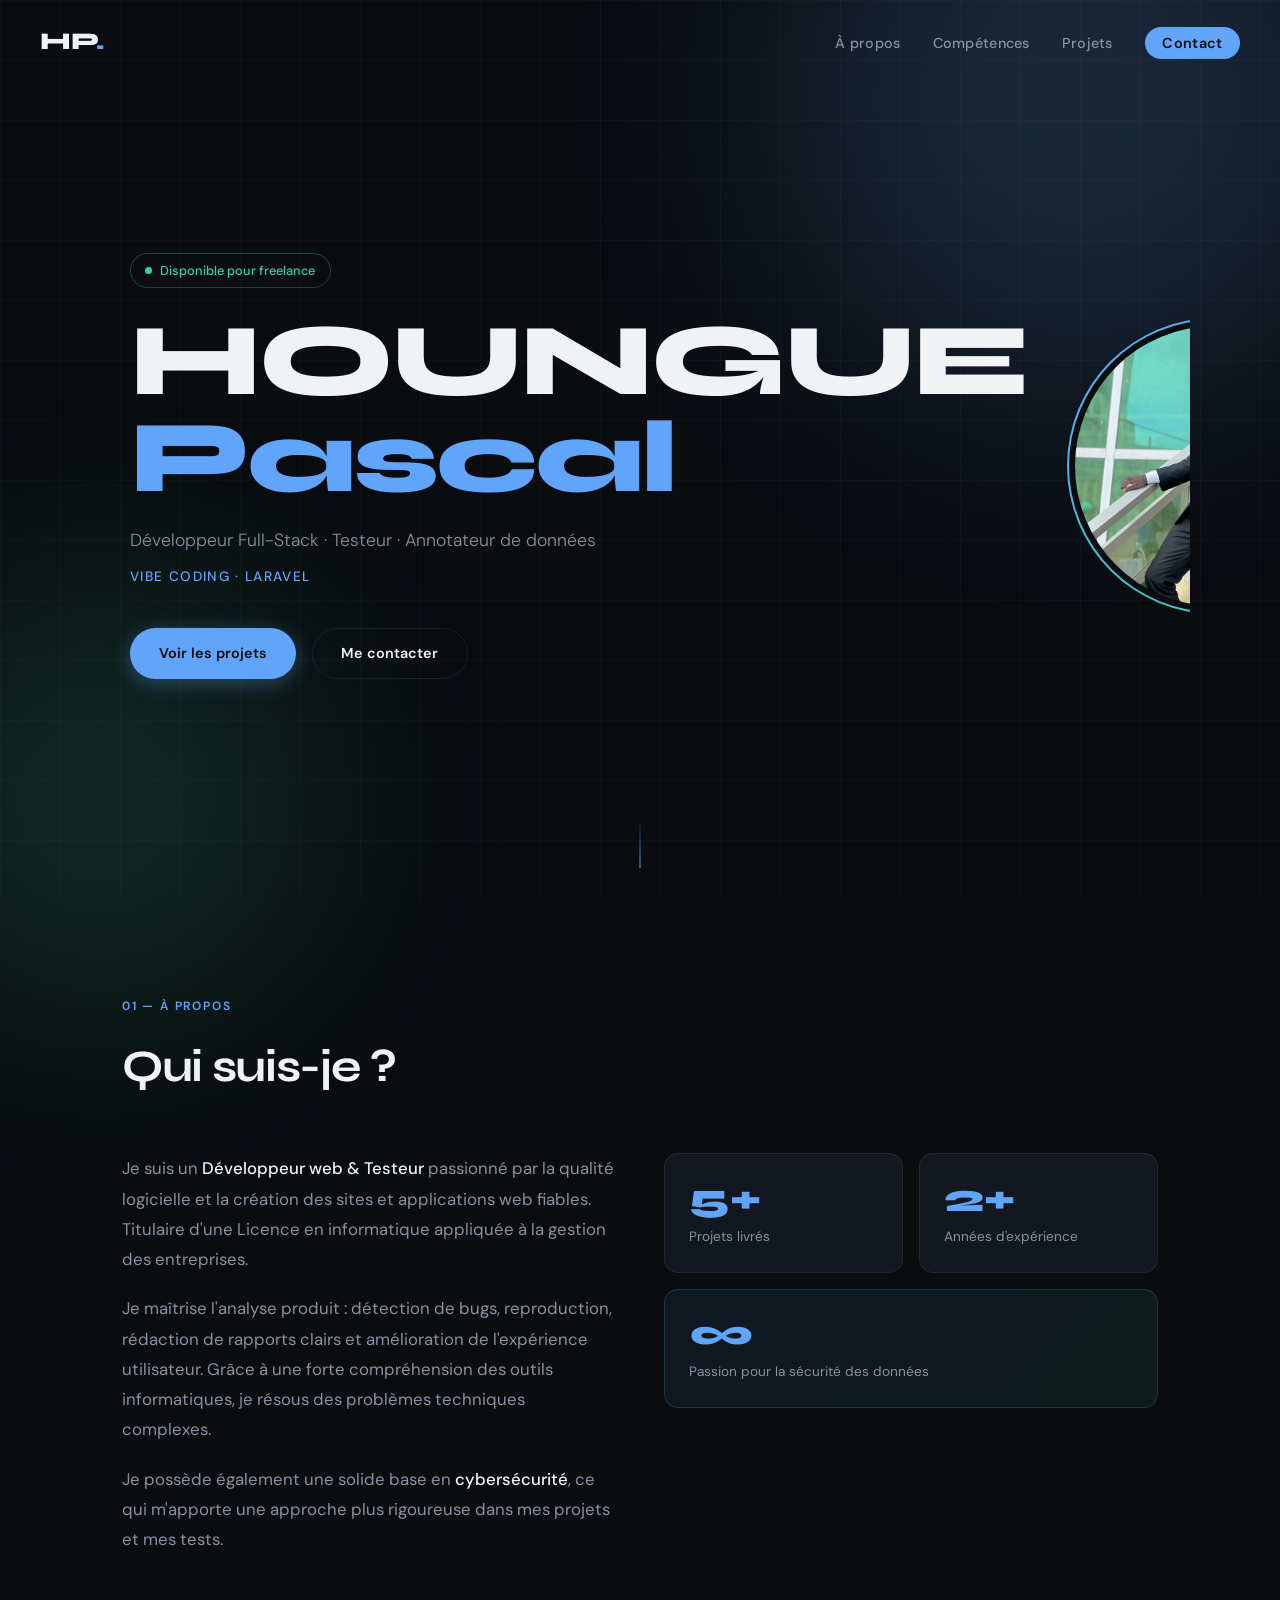
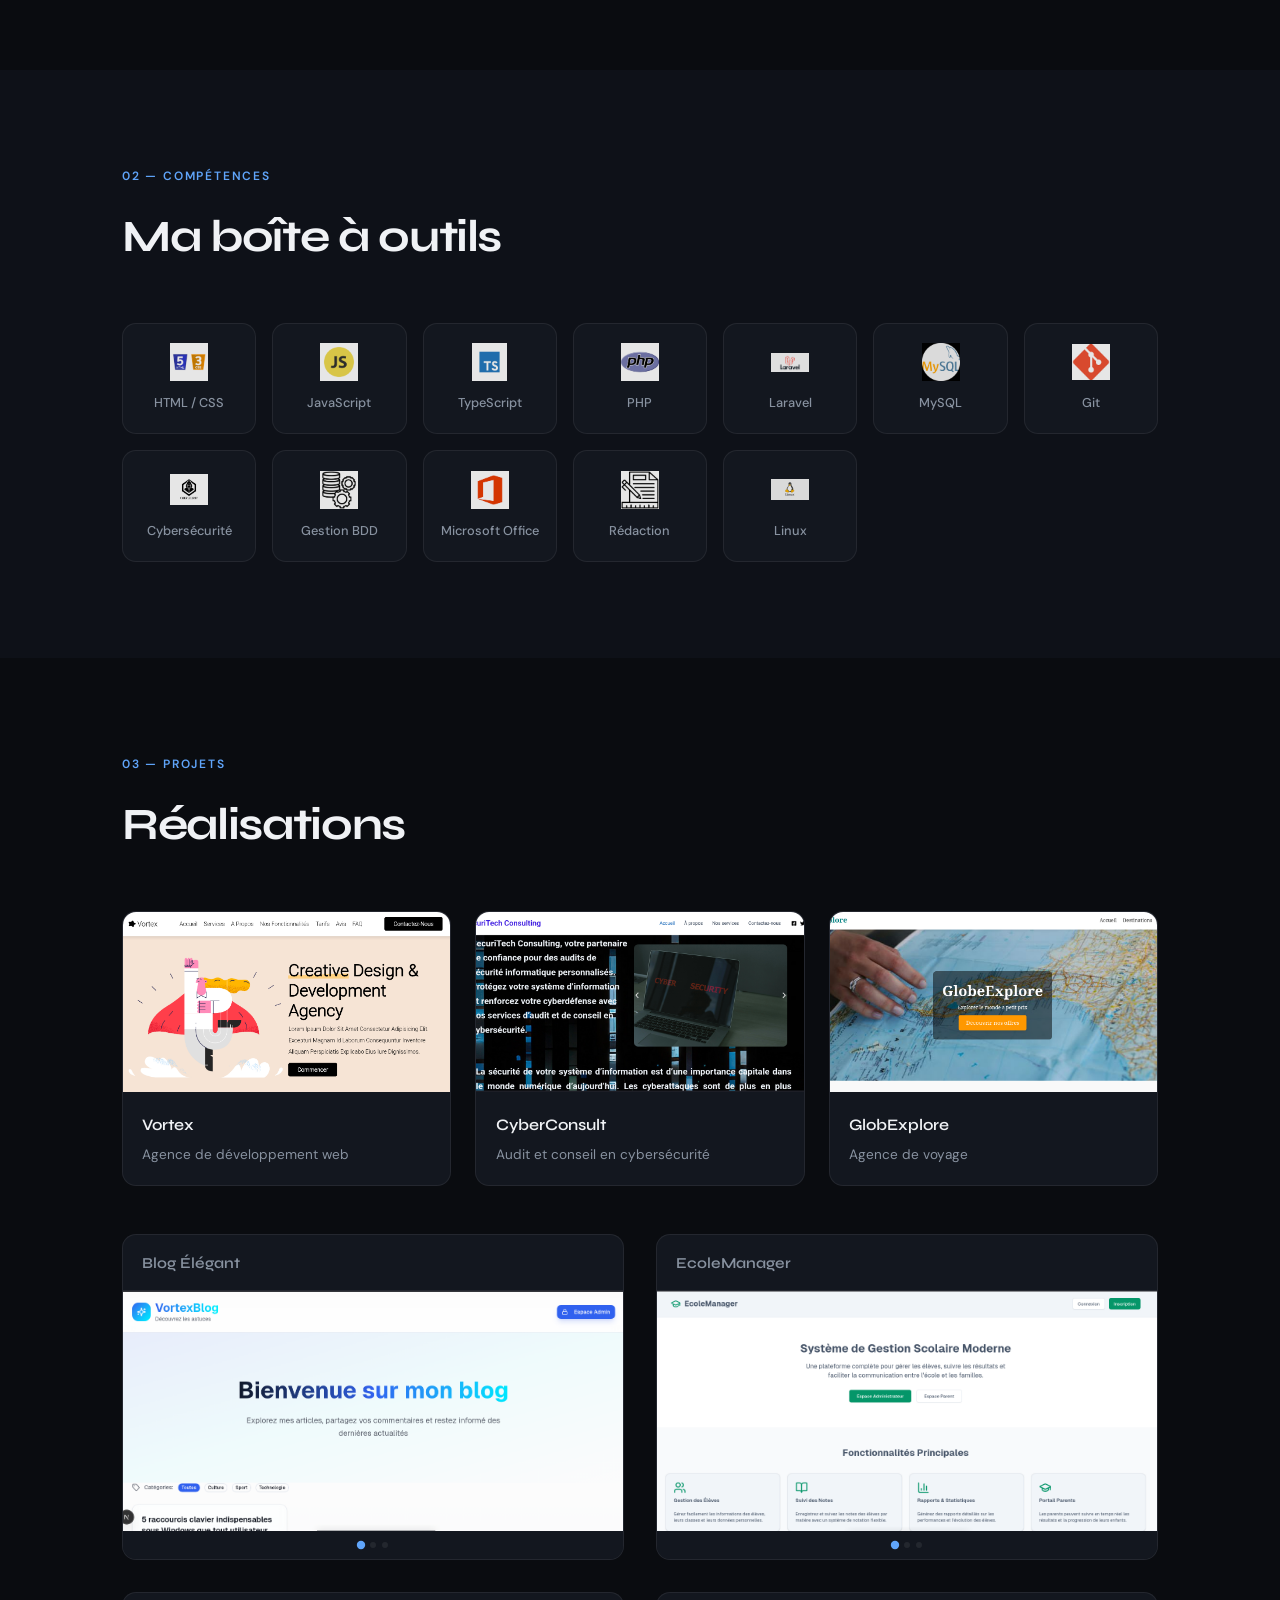
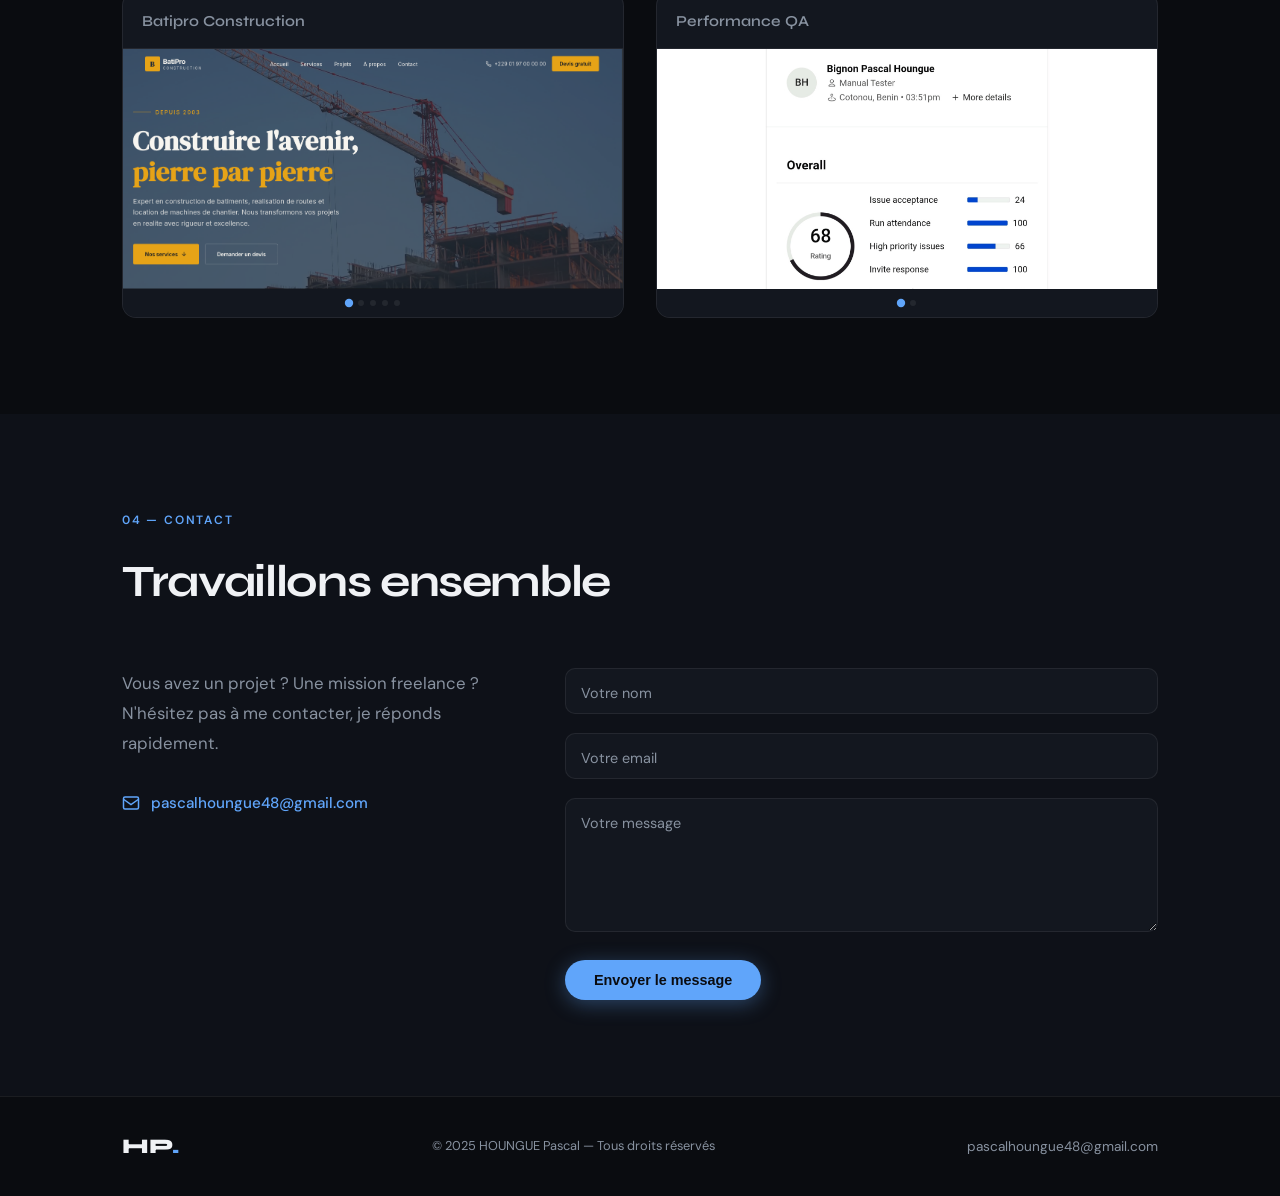
==== index.html @ ec4fafed "Revise skills in index.html Updated skills and descriptions in index.html to reflect current experti" ====
<!DOCTYPE html>
<html lang="fr">
<head>
    <meta charset="UTF-8">
    <meta name="viewport" content="width=device-width, initial-scale=1.0">
    <title>HOUNGUE Pascal — Dev & Testeur</title>
    <link rel="preconnect" href="https://fonts.googleapis.com">
    <link rel="preconnect" href="https://fonts.gstatic.com" crossorigin>
    <link href="https://fonts.googleapis.com/css2?family=Syne:wght@400;600;700;800&family=DM+Sans:ital,wght@0,300;0,400;0,500;1,300&display=swap" rel="stylesheet">
    <link rel="stylesheet" href="styles.css">
</head>
<body>

<!-- ─── NAVBAR ─── -->
<nav class="navbar" id="navbar">
    <div class="nav-logo">HP<span class="dot">.</span></div>
    <ul class="nav-links">
        <li><a href="#about">À propos</a></li>
        <li><a href="#skills">Compétences</a></li>
        <li><a href="#projets">Projets</a></li>
        <li><a href="#contact" class="nav-cta">Contact</a></li>
    </ul>
    <button class="burger" id="burger" aria-label="Menu">
        <span></span><span></span><span></span>
    </button>
</nav>

<!-- ─── HERO ─── -->
<header class="hero">
    <div class="hero-bg">
        <div class="grid-overlay"></div>
        <div class="glow glow-1"></div>
        <div class="glow glow-2"></div>
    </div>
    <div class="hero-content">
        <div class="hero-badge animate-fade-up" style="--delay:0.1s">Disponible pour freelance</div>
        <h1 class="hero-title animate-fade-up" style="--delay:0.2s">
            HOUNGUE<br><span class="accent">Pascal</span>
        </h1>
        <p class="hero-sub animate-fade-up" style="--delay:0.35s">
            Développeur Full-Stack · Testeur · Annotateur de données
        </p>
        <p class="hero-stack animate-fade-up" style="--delay:0.5s">Vibe Coding · Laravel</p>
        <div class="hero-actions animate-fade-up" style="--delay:0.65s">
            <a href="#projets" class="btn btn-primary">Voir les projets</a>
            <a href="#contact" class="btn btn-ghost">Me contacter</a>
        </div>
    </div>
    <div class="hero-photo-wrap animate-fade-up" style="--delay:0.3s">
        <div class="photo-ring"></div>
        <img src="image/portfolio.png" alt="HOUNGUE Pascal" class="hero-photo">
    </div>
    <a href="#about" class="scroll-hint" aria-label="Scroller vers le bas">
        <div class="scroll-line"></div>
    </a>
</header>

<!-- ─── ABOUT ─── -->
<section id="about" class="section">
    <div class="container">
        <div class="section-label">01 — À propos</div>
        <h2 class="section-title">Qui suis-je ?</h2>
        <div class="about-grid">
            <div class="about-text">
                <p>Je suis un <strong>Développeur web & Testeur</strong> passionné par la qualité logicielle et la création des sites et applications web fiables. Titulaire d'une Licence en informatique appliquée à la gestion des entreprises.</p>
                <p>Je maîtrise l'analyse produit : détection de bugs, reproduction, rédaction de rapports clairs et amélioration de l'expérience utilisateur. Grâce à une forte compréhension des outils informatiques, je résous des problèmes techniques complexes.</p>
                <p>Je possède également une solide base en <strong>cybersécurité</strong>, ce qui m'apporte une approche plus rigoureuse dans mes projets et mes tests.</p>
            </div>
            <div class="about-cards">
                <div class="stat-card">
                    <span class="stat-num">5+</span>
                    <span class="stat-label">Projets livrés</span>
                </div>
                <div class="stat-card">
                    <span class="stat-num">2+</span>
                    <span class="stat-label">Années d'expérience</span>
                </div>
                <div class="stat-card accent-card">
                    <span class="stat-num">∞</span>
                    <span class="stat-label">Passion pour la sécurité des données</span>
                </div>
            </div>
        </div>
    </div>
</section>

<!-- ─── SKILLS ─── -->
<section id="skills" class="section section-alt">
    <div class="container">
        <div class="section-label">02 — Compétences</div>
        <h2 class="section-title">Ma boîte à outils</h2>
        <div class="skills-grid">
            <div class="skill-item"><img src="image/htmlcss.png" alt="HTML/CSS"><span>HTML / CSS</span></div>
            <div class="skill-item"><img src="image/js.png" alt="JavaScript"><span>JavaScript</span></div>
            <div class="skill-item"><img src="image/typescript.png" alt="TypeScript"><span>TypeScript</span></div>
            <div class="skill-item"><img src="image/php.png" alt="PHP"><span>PHP</span></div>
            <div class="skill-item"><img src="image/laravel.png" alt="Laravel"><span>Laravel</span></div>
            <div class="skill-item"><img src="image/mysql.png" alt="MySQL"><span>MySQL</span></div>
            <div class="skill-item"><img src="image/git.png" alt="Git"><span>Git</span></div>
            <div class="skill-item"><img src="image/cyber.png" alt="Cybersécurité"><span>Cybersécurité</span></div>
            <div class="skill-item"><img src="image/gestionbd.png" alt="BDD"><span>Gestion BDD</span></div>
            <div class="skill-item"><img src="image/office.png" alt="Office"><span>Microsoft Office</span></div>
            <div class="skill-item"><img src="image/article.png" alt="Rédaction"><span>Rédaction</span></div>
            <div class="skill-item"><img src="image/linux.png" alt="Linux"><span>Linux</span></div>
        </div>
    </div>
</section>

<!-- ─── PROJETS ─── -->
<section id="projets" class="section">
    <div class="container">
        <div class="section-label">03 — Projets</div>
        <h2 class="section-title">Réalisations</h2>

        <!-- Projets fixes -->
        <div class="projets-grid">
            <div class="projet-card" onclick="openModal('image/vortex.png', 'Vortex', 'Agence de développement web')">
                <div class="projet-img-wrap">
                    <img src="image/vortex.png" alt="Vortex">
                    <div class="projet-overlay"><span>Voir</span></div>
                </div>
                <div class="projet-info">
                    <h3>Vortex</h3>
                    <p>Agence de développement web</p>
                </div>
            </div>
            <div class="projet-card" onclick="openModal('image/cyberconsult.png', 'CyberConsult', 'Audit et conseil en cybersécurité')">
                <div class="projet-img-wrap">
                    <img src="image/cyberconsult.png" alt="CyberConsult">
                    <div class="projet-overlay"><span>Voir</span></div>
                </div>
                <div class="projet-info">
                    <h3>CyberConsult</h3>
                    <p>Audit et conseil en cybersécurité</p>
                </div>
            </div>
            <div class="projet-card" onclick="openModal('image/explore.png', 'GlobExplore', 'Agence de voyage')">
                <div class="projet-img-wrap">
                    <img src="image/explore.png" alt="GlobExplore">
                    <div class="projet-overlay"><span>Voir</span></div>
                </div>
                <div class="projet-info">
                    <h3>GlobExplore</h3>
                    <p>Agence de voyage</p>
                </div>
            </div>
        </div>

        <!-- Carrousels -->
        <div class="carousels-section">

            <div class="carousel-block">
                <h3 class="carousel-title">Blog Élégant</h3>
                <div class="carousel" data-id="blog">
                    <div class="carousel-track">
                        <img src="image/blog1.png" alt="Blog 1">
                        <img src="image/blog2.png" alt="Blog 2">
                        <img src="image/blog3.png" alt="Blog 3">
                    </div>
                    <button class="c-prev" aria-label="Précédent">&#8592;</button>
                    <button class="c-next" aria-label="Suivant">&#8594;</button>
                    <div class="c-dots"></div>
                </div>
            </div>

            <div class="carousel-block">
                <h3 class="carousel-title">EcoleManager</h3>
                <div class="carousel" data-id="ecole">
                    <div class="carousel-track">
                        <img src="image/ecolemanager1.png" alt="EcoleManager 1">
                        <img src="image/ecolemanager2.png" alt="EcoleManager 2">
                        <img src="image/ecolemanager3.png" alt="EcoleManager 3">
                    </div>
                    <button class="c-prev" aria-label="Précédent">&#8592;</button>
                    <button class="c-next" aria-label="Suivant">&#8594;</button>
                    <div class="c-dots"></div>
                </div>
            </div>

            <div class="carousel-block">
                <h3 class="carousel-title">Batipro Construction</h3>
                <div class="carousel" data-id="batipro">
                    <div class="carousel-track">
                        <img src="image/batipro1.png" alt="Batipro 1">
                        <img src="image/batipro2.png" alt="Batipro 2">
                        <img src="image/batipro3.png" alt="Batipro 3">
                        <img src="image/batipro4.png" alt="Batipro 4">
                        <img src="image/batipro5.png" alt="Batipro 5">
                    </div>
                    <button class="c-prev" aria-label="Précédent">&#8592;</button>
                    <button class="c-next" aria-label="Suivant">&#8594;</button>
                    <div class="c-dots"></div>
                </div>
            </div>

            <div class="carousel-block">
                <h3 class="carousel-title">Performance QA</h3>
                <div class="carousel" data-id="performance">
                    <div class="carousel-track">
                        <img src="image/Performance_tester.jpg" alt="Performance Tester">
                        <img src="image/performanceRate.jpg" alt="Performance Rate">
                    </div>
                    <button class="c-prev" aria-label="Précédent">&#8592;</button>
                    <button class="c-next" aria-label="Suivant">&#8594;</button>
                    <div class="c-dots"></div>
                </div>
            </div>

        </div>
    </div>
</section>

<!-- ─── CONTACT ─── -->
<section id="contact" class="section section-alt">
    <div class="container">
        <div class="section-label">04 — Contact</div>
        <h2 class="section-title">Travaillons ensemble</h2>
        <div class="contact-wrap">
            <div class="contact-info">
                <p>Vous avez un projet ? Une mission freelance ? N'hésitez pas à me contacter, je réponds rapidement.</p>
                <a href="mailto:pascalhoungue48@gmail.com" class="contact-email">
                    <svg xmlns="http://www.w3.org/2000/svg" viewBox="0 0 24 24" fill="none" stroke="currentColor" stroke-width="2"><rect x="2" y="4" width="20" height="16" rx="2"/><path d="m22 7-10 7L2 7"/></svg>
                    pascalhoungue48@gmail.com
                </a>
            </div>
            <form class="contact-form" action="mailto:pascalhoungue48@gmail.com" method="post" enctype="text/plain">
                <div class="form-group">
                    <input type="text" name="name" id="name" placeholder=" " required>
                    <label for="name">Votre nom</label>
                </div>
                <div class="form-group">
                    <input type="email" name="email" id="email" placeholder=" " required>
                    <label for="email">Votre email</label>
                </div>
                <div class="form-group">
                    <textarea name="message" id="message" rows="5" placeholder=" " required></textarea>
                    <label for="message">Votre message</label>
                </div>
                <button type="submit" class="btn btn-primary">Envoyer le message</button>
            </form>
        </div>
    </div>
</section>

<!-- ─── FOOTER ─── -->
<footer class="footer">
    <div class="container footer-inner">
        <span class="footer-logo">HP<span class="dot">.</span></span>
        <p>© 2025 HOUNGUE Pascal — Tous droits réservés</p>
        <a href="mailto:pascalhoungue48@gmail.com" class="footer-mail">pascalhoungue48@gmail.com</a>
    </div>
</footer>

<!-- ─── MODAL ─── -->
<div class="modal-overlay" id="modal" onclick="closeModal()">
    <div class="modal-box" onclick="event.stopPropagation()">
        <button class="modal-close" onclick="closeModal()">✕</button>
        <img id="modal-img" src="" alt="">
        <div class="modal-caption">
            <h3 id="modal-title"></h3>
            <p id="modal-desc"></p>
        </div>
    </div>
</div>

<script>
/* ─── NAVBAR scroll ─── */
const navbar = document.getElementById('navbar');
window.addEventListener('scroll', () => {
    navbar.classList.toggle('scrolled', window.scrollY > 50);
});

/* ─── Burger menu ─── */
const burger = document.getElementById('burger');
const navLinks = document.querySelector('.nav-links');
burger.addEventListener('click', () => {
    navLinks.classList.toggle('open');
    burger.classList.toggle('active');
});
document.querySelectorAll('.nav-links a').forEach(a => a.addEventListener('click', () => {
    navLinks.classList.remove('open');
    burger.classList.remove('active');
}));

/* ─── Scroll reveal ─── */
const observer = new IntersectionObserver((entries) => {
    entries.forEach(e => { if (e.isIntersecting) { e.target.classList.add('visible'); } });
}, { threshold: 0.12 });
document.querySelectorAll('.section, .skill-item, .projet-card, .stat-card, .carousel-block').forEach(el => {
    el.classList.add('reveal');
    observer.observe(el);
});

/* ─── Modal ─── */
function openModal(src, title, desc) {
    document.getElementById('modal-img').src = src;
    document.getElementById('modal-title').textContent = title;
    document.getElementById('modal-desc').textContent = desc;
    document.getElementById('modal').classList.add('active');
    document.body.style.overflow = 'hidden';
}
function closeModal() {
    document.getElementById('modal').classList.remove('active');
    document.body.style.overflow = '';
}
document.addEventListener('keydown', e => { if (e.key === 'Escape') closeModal(); });

/* ─── Carousels ─── */
document.querySelectorAll('.carousel').forEach(carousel => {
    const track = carousel.querySelector('.carousel-track');
    const imgs = track.querySelectorAll('img');
    const dotsContainer = carousel.querySelector('.c-dots');
    let current = 0;
    const total = imgs.length;

    // Build dots
    imgs.forEach((_, i) => {
        const d = document.createElement('button');
        d.className = 'c-dot' + (i === 0 ? ' active' : '');
        d.setAttribute('aria-label', `Slide ${i+1}`);
        d.addEventListener('click', () => goTo(i));
        dotsContainer.appendChild(d);
    });

    function goTo(n) {
        current = (n + total) % total;
        track.style.transform = `translateX(-${current * 100}%)`;
        dotsContainer.querySelectorAll('.c-dot').forEach((d, i) => d.classList.toggle('active', i === current));
    }

    carousel.querySelector('.c-prev').addEventListener('click', () => goTo(current - 1));
    carousel.querySelector('.c-next').addEventListener('click', () => goTo(current + 1));

    // Auto-play
    let timer = setInterval(() => goTo(current + 1), 3500);
    carousel.addEventListener('mouseenter', () => clearInterval(timer));
    carousel.addEventListener('mouseleave', () => { timer = setInterval(() => goTo(current + 1), 3500); });

    // Swipe support
    let startX = 0;
    track.addEventListener('touchstart', e => startX = e.touches[0].clientX, {passive:true});
    track.addEventListener('touchend', e => {
        const diff = startX - e.changedTouches[0].clientX;
        if (Math.abs(diff) > 40) goTo(diff > 0 ? current + 1 : current - 1);
    });
});
</script>
</body>
</html>
---- styles.css ----
:root {
    --bg: #0a0c10;
    --bg-alt: #0e1118;
    --surface: #13171f;
    --border: rgba(255,255,255,0.07);
    --accent: #60A5FA;
    --accent-2: #34D399;
    --text: #f0f2f5;
    --text-muted: #8892a0;
    --font-display: 'Syne', sans-serif;
    --font-body: 'DM Sans', sans-serif;
    --radius: 14px;
    --transition: 0.4s cubic-bezier(0.25, 0.46, 0.45, 0.94);
}

*, *::before, *::after { box-sizing: border-box; margin: 0; padding: 0; }

html { scroll-behavior: smooth; font-size: 16px; }

body {
    font-family: var(--font-body);
    background: var(--bg);
    color: var(--text);
    line-height: 1.7;
    overflow-x: hidden;
}

/* ── UTILS ── */
.container { max-width: 1100px; margin: 0 auto; padding: 0 2rem; }
.dot { color: var(--accent); }
.accent { color: var(--accent); }

/* ── SCROLL REVEAL ── */
.reveal { opacity: 0; transform: translateY(30px); transition: opacity 0.7s ease, transform 0.7s ease; }
.reveal.visible { opacity: 1; transform: none; }

/* ── ANIMATE FADE UP (hero) ── */
.animate-fade-up {
    opacity: 0;
    transform: translateY(24px);
    animation: fadeUp 0.7s var(--transition) forwards;
    animation-delay: var(--delay, 0s);
}
@keyframes fadeUp {
    to { opacity: 1; transform: none; }
}

/* ══════════════════════════════
   NAVBAR
══════════════════════════════ */
.navbar {
    position: fixed;
    top: 0; left: 0; right: 0;
    z-index: 100;
    display: flex;
    align-items: center;
    justify-content: space-between;
    padding: 1.4rem 2.5rem;
    transition: background var(--transition), box-shadow var(--transition), padding var(--transition);
}
.navbar.scrolled {
    background: rgba(10, 12, 16, 0.92);
    backdrop-filter: blur(16px);
    box-shadow: 0 1px 0 var(--border);
    padding: 1rem 2.5rem;
}
.nav-logo {
    font-family: var(--font-display);
    font-weight: 800;
    font-size: 1.5rem;
    letter-spacing: -0.02em;
    color: var(--text);
}
.nav-links {
    list-style: none;
    display: flex;
    gap: 2rem;
    align-items: center;
}
.nav-links a {
    color: var(--text-muted);
    text-decoration: none;
    font-size: 0.9rem;
    font-weight: 500;
    letter-spacing: 0.02em;
    position: relative;
    transition: color 0.3s;
}
.nav-links a::after {
    content: '';
    position: absolute;
    bottom: -3px; left: 0;
    width: 0; height: 1px;
    background: var(--accent);
    transition: width 0.3s;
}
.nav-links a:hover { color: var(--text); }
.nav-links a:hover::after { width: 100%; }
.nav-cta {
    background: var(--accent) !important;
    color: var(--bg) !important;
    padding: 0.45rem 1.1rem;
    border-radius: 99px;
    font-weight: 600 !important;
}
.nav-cta::after { display: none !important; }
.nav-cta:hover { opacity: 0.9; }

/* Burger */
.burger { display: none; flex-direction: column; gap: 5px; cursor: pointer; background: none; border: none; padding: 4px; }
.burger span { display: block; width: 22px; height: 2px; background: var(--text); border-radius: 2px; transition: var(--transition); }
.burger.active span:nth-child(1) { transform: translateY(7px) rotate(45deg); }
.burger.active span:nth-child(2) { opacity: 0; }
.burger.active span:nth-child(3) { transform: translateY(-7px) rotate(-45deg); }

/* ══════════════════════════════
   HERO
══════════════════════════════ */
.hero {
    min-height: 100vh;
    display: flex;
    align-items: center;
    padding: 6rem 2.5rem 4rem;
    position: relative;
    overflow: hidden;
    gap: 3rem;
    max-width: 1100px;
    margin: 0 auto;
}
.hero-bg {
    position: fixed;
    inset: 0;
    z-index: -1;
    pointer-events: none;
}
.grid-overlay {
    position: absolute;
    inset: 0;
    background-image:
        linear-gradient(rgba(255,255,255,0.025) 1px, transparent 1px),
        linear-gradient(90deg, rgba(255,255,255,0.025) 1px, transparent 1px);
    background-size: 60px 60px;
}
.glow {
    position: absolute;
    border-radius: 50%;
    filter: blur(120px);
    opacity: 0.18;
}
.glow-1 {
    width: 600px; height: 600px;
    background: var(--accent);
    top: -200px; right: -100px;
    animation: pulse 8s ease-in-out infinite;
}
.glow-2 {
    width: 400px; height: 400px;
    background: var(--accent-2);
    bottom: -100px; left: -100px;
    animation: pulse 10s ease-in-out infinite 2s;
}
@keyframes pulse {
    0%, 100% { opacity: 0.14; transform: scale(1); }
    50% { opacity: 0.24; transform: scale(1.08); }
}
.hero-content { flex: 1; }
.hero-badge {
    display: inline-flex;
    align-items: center;
    gap: 0.5rem;
    padding: 0.35rem 0.9rem;
    border-radius: 99px;
    border: 1px solid rgba(52, 211, 153, 0.3);
    color: var(--accent-2);
    font-size: 0.8rem;
    font-weight: 500;
    margin-bottom: 1.5rem;
}
.hero-badge::before {
    content: '';
    display: block;
    width: 7px; height: 7px;
    border-radius: 50%;
    background: var(--accent-2);
    animation: blink 2s ease infinite;
}
@keyframes blink { 0%,100%{opacity:1} 50%{opacity:0.2} }
.hero-title {
    font-family: var(--font-display);
    font-size: clamp(3rem, 8vw, 6.5rem);
    font-weight: 800;
    line-height: 0.95;
    letter-spacing: -0.03em;
    margin-bottom: 1.2rem;
}
.hero-sub {
    font-size: 1.1rem;
    color: var(--text-muted);
    margin-bottom: 0.6rem;
    font-weight: 300;
}
.hero-stack {
    font-size: 0.85rem;
    color: var(--accent);
    letter-spacing: 0.1em;
    text-transform: uppercase;
    font-weight: 500;
    margin-bottom: 2.5rem;
}
.hero-actions { display: flex; gap: 1rem; flex-wrap: wrap; }

/* Buttons */
.btn {
    display: inline-flex;
    align-items: center;
    gap: 0.5rem;
    padding: 0.75rem 1.8rem;
    border-radius: 99px;
    font-size: 0.9rem;
    font-weight: 600;
    text-decoration: none;
    border: none;
    cursor: pointer;
    transition: transform 0.25s, box-shadow 0.25s, opacity 0.25s;
}
.btn:hover { transform: translateY(-2px); }
.btn-primary {
    background: var(--accent);
    color: var(--bg);
    box-shadow: 0 4px 20px rgba(96, 165, 250, 0.35);
}
.btn-primary:hover { box-shadow: 0 8px 30px rgba(96, 165, 250, 0.5); }
.btn-ghost {
    background: transparent;
    color: var(--text);
    border: 1px solid var(--border);
}
.btn-ghost:hover { border-color: rgba(255,255,255,0.2); }

/* Hero photo */
.hero-photo-wrap {
    flex-shrink: 0;
    position: relative;
    width: 280px; height: 280px;
}
.photo-ring {
    position: absolute;
    inset: -8px;
    border-radius: 50%;
    border: 2px solid transparent;
    background: linear-gradient(var(--bg), var(--bg)) padding-box,
                linear-gradient(135deg, var(--accent), var(--accent-2)) border-box;
    animation: spin 12s linear infinite;
}
@keyframes spin { to { transform: rotate(360deg); } }
.hero-photo {
    width: 100%; height: 100%;
    border-radius: 50%;
    object-fit: cover;
    object-position: center top;
    position: relative;
    z-index: 1;
}

/* Scroll hint */
.scroll-hint {
    position: absolute;
    bottom: 2rem; left: 50%;
    transform: translateX(-50%);
    display: flex; flex-direction: column; align-items: center;
    text-decoration: none;
}
.scroll-line {
    width: 1px; height: 50px;
    background: linear-gradient(to bottom, transparent, var(--accent));
    animation: scrollDown 2s ease-in-out infinite;
}
@keyframes scrollDown {
    0% { transform: scaleY(0); transform-origin: top; opacity: 1; }
    50% { transform: scaleY(1); transform-origin: top; }
    51% { transform-origin: bottom; }
    100% { transform: scaleY(0); transform-origin: bottom; opacity: 0.3; }
}

/* ══════════════════════════════
   SECTIONS
══════════════════════════════ */
.section { padding: 6rem 0; }
.section-alt { background: var(--bg-alt); }
.section-label {
    font-size: 0.75rem;
    font-weight: 600;
    letter-spacing: 0.15em;
    text-transform: uppercase;
    color: var(--accent);
    margin-bottom: 0.8rem;
}
.section-title {
    font-family: var(--font-display);
    font-size: clamp(1.8rem, 4vw, 2.8rem);
    font-weight: 700;
    letter-spacing: -0.03em;
    margin-bottom: 3rem;
}

/* ── ABOUT ── */
.about-grid {
    display: grid;
    grid-template-columns: 1fr 1fr;
    gap: 3rem;
    align-items: start;
}
.about-text p {
    color: var(--text-muted);
    margin-bottom: 1.2rem;
    font-size: 1.05rem;
    line-height: 1.8;
}
.about-text strong { color: var(--text); font-weight: 500; }
.about-cards {
    display: grid;
    grid-template-columns: 1fr 1fr;
    gap: 1rem;
}
.stat-card {
    background: var(--surface);
    border: 1px solid var(--border);
    border-radius: var(--radius);
    padding: 1.5rem;
    display: flex;
    flex-direction: column;
    gap: 0.4rem;
    transition: border-color var(--transition), transform var(--transition);
}
.stat-card:hover { border-color: rgba(96,165,250,0.3); transform: translateY(-3px); }
.accent-card { grid-column: 1 / -1; background: linear-gradient(135deg, rgba(96,165,250,0.08), rgba(52,211,153,0.08)); border-color: rgba(96,165,250,0.2); }
.stat-num {
    font-family: var(--font-display);
    font-size: 2.5rem;
    font-weight: 800;
    color: var(--accent);
    line-height: 1;
}
.stat-label { font-size: 0.85rem; color: var(--text-muted); }

/* ── SKILLS ── */
.skills-grid {
    display: grid;
    grid-template-columns: repeat(auto-fill, minmax(130px, 1fr));
    gap: 1rem;
}
.skill-item {
    background: var(--surface);
    border: 1px solid var(--border);
    border-radius: var(--radius);
    padding: 1.2rem 1rem;
    display: flex;
    flex-direction: column;
    align-items: center;
    gap: 0.7rem;
    text-align: center;
    transition: border-color var(--transition), transform var(--transition), background var(--transition);
    cursor: default;
}
.skill-item:hover {
    border-color: rgba(96,165,250,0.4);
    background: rgba(96,165,250,0.05);
    transform: translateY(-4px);
}
.skill-item img {
    width: 38px; height: 38px;
    object-fit: contain;
    filter: brightness(0.9);
    transition: filter 0.3s, transform 0.3s;
}
.skill-item:hover img { filter: brightness(1); transform: scale(1.1); }
.skill-item span { font-size: 0.8rem; color: var(--text-muted); font-weight: 500; }

/* ── PROJETS ── */
.projets-grid {
    display: grid;
    grid-template-columns: repeat(auto-fill, minmax(280px, 1fr));
    gap: 1.5rem;
    margin-bottom: 3rem;
}
.projet-card {
    background: var(--surface);
    border: 1px solid var(--border);
    border-radius: var(--radius);
    overflow: hidden;
    cursor: pointer;
    transition: border-color var(--transition), transform var(--transition), box-shadow var(--transition);
}
.projet-card:hover {
    border-color: rgba(96,165,250,0.3);
    transform: translateY(-5px);
    box-shadow: 0 20px 40px rgba(0,0,0,0.4);
}
.projet-img-wrap { position: relative; overflow: hidden; }
.projet-img-wrap img {
    width: 100%;
    height: 180px;
    object-fit: cover;
    display: block;
    transition: transform var(--transition);
}
.projet-card:hover .projet-img-wrap img { transform: scale(1.05); }
.projet-overlay {
    position: absolute;
    inset: 0;
    background: rgba(96,165,250,0.15);
    display: flex;
    align-items: center;
    justify-content: center;
    opacity: 0;
    transition: opacity var(--transition);
}
.projet-card:hover .projet-overlay { opacity: 1; }
.projet-overlay span {
    background: var(--accent);
    color: var(--bg);
    font-weight: 700;
    font-size: 0.85rem;
    padding: 0.4rem 1rem;
    border-radius: 99px;
}
.projet-info { padding: 1.2rem; }
.projet-info h3 { font-family: var(--font-display); font-size: 1rem; font-weight: 600; margin-bottom: 0.3rem; }
.projet-info p { font-size: 0.85rem; color: var(--text-muted); }

/* ── CAROUSELS ── */
.carousels-section {
    display: grid;
    grid-template-columns: repeat(auto-fill, minmax(440px, 1fr));
    gap: 2rem;
}
.carousel-block {
    background: var(--surface);
    border: 1px solid var(--border);
    border-radius: var(--radius);
    overflow: hidden;
    transition: border-color var(--transition);
}
.carousel-block:hover { border-color: rgba(96,165,250,0.25); }
.carousel-title {
    font-family: var(--font-display);
    font-size: 0.95rem;
    font-weight: 600;
    padding: 1rem 1.2rem 0.8rem;
    border-bottom: 1px solid var(--border);
    color: var(--text-muted);
}
.carousel {
    position: relative;
    overflow: hidden;
}
.carousel-track {
    display: flex;
    transition: transform 0.55s cubic-bezier(0.25, 0.46, 0.45, 0.94);
}
.carousel-track img {
    min-width: 100%;
    height: 240px;
    object-fit: cover;
    display: block;
}
.c-prev, .c-next {
    position: absolute;
    top: 50%;
    transform: translateY(-50%);
    background: rgba(10,12,16,0.75);
    color: var(--text);
    border: 1px solid var(--border);
    width: 38px; height: 38px;
    border-radius: 50%;
    display: flex; align-items: center; justify-content: center;
    font-size: 0.95rem;
    cursor: pointer;
    transition: background 0.25s, opacity 0.25s;
    opacity: 0;
    z-index: 5;
}
.carousel:hover .c-prev,
.carousel:hover .c-next { opacity: 1; }
.c-prev { left: 10px; }
.c-next { right: 10px; }
.c-prev:hover, .c-next:hover { background: var(--accent); color: var(--bg); border-color: var(--accent); }
.c-dots {
    display: flex;
    justify-content: center;
    gap: 6px;
    padding: 0.7rem 0;
    background: var(--surface);
}
.c-dot {
    width: 6px; height: 6px;
    border-radius: 50%;
    background: var(--border);
    border: none;
    cursor: pointer;
    transition: background 0.3s, transform 0.3s;
}
.c-dot.active { background: var(--accent); transform: scale(1.4); }

/* ── CONTACT ── */
.contact-wrap {
    display: grid;
    grid-template-columns: 1fr 1.5fr;
    gap: 3rem;
    align-items: start;
}
.contact-info > p {
    color: var(--text-muted);
    font-size: 1.05rem;
    line-height: 1.8;
    margin-bottom: 2rem;
}
.contact-email {
    display: inline-flex;
    align-items: center;
    gap: 0.7rem;
    color: var(--accent);
    text-decoration: none;
    font-weight: 500;
    font-size: 0.95rem;
    transition: opacity 0.3s;
}
.contact-email:hover { opacity: 0.7; }
.contact-email svg { width: 18px; height: 18px; }

/* Form */
.contact-form { display: flex; flex-direction: column; gap: 1.2rem; }
.form-group { position: relative; }
.form-group input,
.form-group textarea {
    width: 100%;
    background: var(--surface);
    border: 1px solid var(--border);
    border-radius: 10px;
    padding: 1rem 1rem 0.5rem;
    font-size: 0.95rem;
    color: var(--text);
    font-family: var(--font-body);
    outline: none;
    transition: border-color var(--transition);
    resize: vertical;
}
.form-group label {
    position: absolute;
    top: 0.8rem; left: 1rem;
    color: var(--text-muted);
    font-size: 0.9rem;
    pointer-events: none;
    transition: all 0.25s;
}
.form-group input:focus,
.form-group textarea:focus { border-color: var(--accent); }
.form-group input:focus ~ label,
.form-group input:not(:placeholder-shown) ~ label,
.form-group textarea:focus ~ label,
.form-group textarea:not(:placeholder-shown) ~ label {
    top: 0.25rem;
    font-size: 0.7rem;
    color: var(--accent);
}
.form-group textarea { min-height: 130px; padding-top: 1.5rem; }
.contact-form .btn { align-self: flex-start; }

/* ── FOOTER ── */
.footer {
    background: var(--bg);
    border-top: 1px solid var(--border);
    padding: 2rem 0;
}
.footer-inner {
    display: flex;
    align-items: center;
    justify-content: space-between;
    gap: 1rem;
    flex-wrap: wrap;
}
.footer-logo {
    font-family: var(--font-display);
    font-size: 1.3rem;
    font-weight: 800;
}
.footer p { font-size: 0.8rem; color: var(--text-muted); }
.footer-mail {
    color: var(--text-muted);
    font-size: 0.85rem;
    text-decoration: none;
    transition: color 0.3s;
}
.footer-mail:hover { color: var(--accent); }

/* ── MODAL ── */
.modal-overlay {
    position: fixed;
    inset: 0;
    background: rgba(0,0,0,0.85);
    backdrop-filter: blur(10px);
    z-index: 200;
    display: flex;
    align-items: center;
    justify-content: center;
    padding: 2rem;
    opacity: 0;
    pointer-events: none;
    transition: opacity 0.3s;
}
.modal-overlay.active { opacity: 1; pointer-events: all; }
.modal-box {
    background: var(--surface);
    border: 1px solid var(--border);
    border-radius: 18px;
    overflow: hidden;
    max-width: 700px;
    width: 100%;
    transform: scale(0.92);
    transition: transform 0.35s cubic-bezier(0.34, 1.56, 0.64, 1);
}
.modal-overlay.active .modal-box { transform: scale(1); }
.modal-box img { width: 100%; max-height: 440px; object-fit: cover; display: block; }
.modal-caption { padding: 1.5rem; }
.modal-caption h3 { font-family: var(--font-display); font-size: 1.2rem; margin-bottom: 0.3rem; }
.modal-caption p { font-size: 0.9rem; color: var(--text-muted); }
.modal-close {
    position: absolute;
    top: 1rem; right: 1rem;
    background: rgba(0,0,0,0.6);
    color: #fff;
    border: none;
    width: 34px; height: 34px;
    border-radius: 50%;
    cursor: pointer;
    font-size: 0.9rem;
    display: flex; align-items: center; justify-content: center;
    transition: background 0.25s;
    z-index: 10;
}
.modal-close:hover { background: rgba(255,255,255,0.15); }
.modal-box { position: relative; }

/* ════════════════════════════════════════
   RESPONSIVE
════════════════════════════════════════ */
@media (max-width: 900px) {
    .about-grid { grid-template-columns: 1fr; }
    .contact-wrap { grid-template-columns: 1fr; }
    .carousels-section { grid-template-columns: 1fr; }
}

@media (max-width: 768px) {
    .hero {
        flex-direction: column-reverse;
        text-align: center;
        padding: 7rem 1.5rem 3rem;
        gap: 2rem;
    }
    .hero-content { width: 100%; }
    .hero-badge { margin: 0 auto 1.5rem; }
    .hero-actions { justify-content: center; }
    .hero-photo-wrap { width: 200px; height: 200px; margin: 0 auto; }
    .scroll-hint { display: none; }

    .navbar { padding: 1.2rem 1.5rem; }
    .nav-links {
        position: fixed;
        top: 0; right: -100%;
        width: 75vw; height: 100vh;
        background: rgba(10,12,16,0.97);
        backdrop-filter: blur(20px);
        flex-direction: column;
        justify-content: center;
        align-items: center;
        gap: 2.5rem;
        transition: right var(--transition);
        border-left: 1px solid var(--border);
        font-size: 1.1rem;
    }
    .nav-links.open { right: 0; }
    .burger { display: flex; z-index: 101; }

    .section { padding: 4rem 0; }
    .about-cards { grid-template-columns: 1fr 1fr; }

    .projets-grid { grid-template-columns: 1fr; }

    .footer-inner { flex-direction: column; text-align: center; }
}

@media (max-width: 480px) {
    .hero-title { font-size: 2.8rem; }
    .skills-grid { grid-template-columns: repeat(3, 1fr); }
    .about-cards { grid-template-columns: 1fr; }
    .carousel-track img { height: 180px; }
}
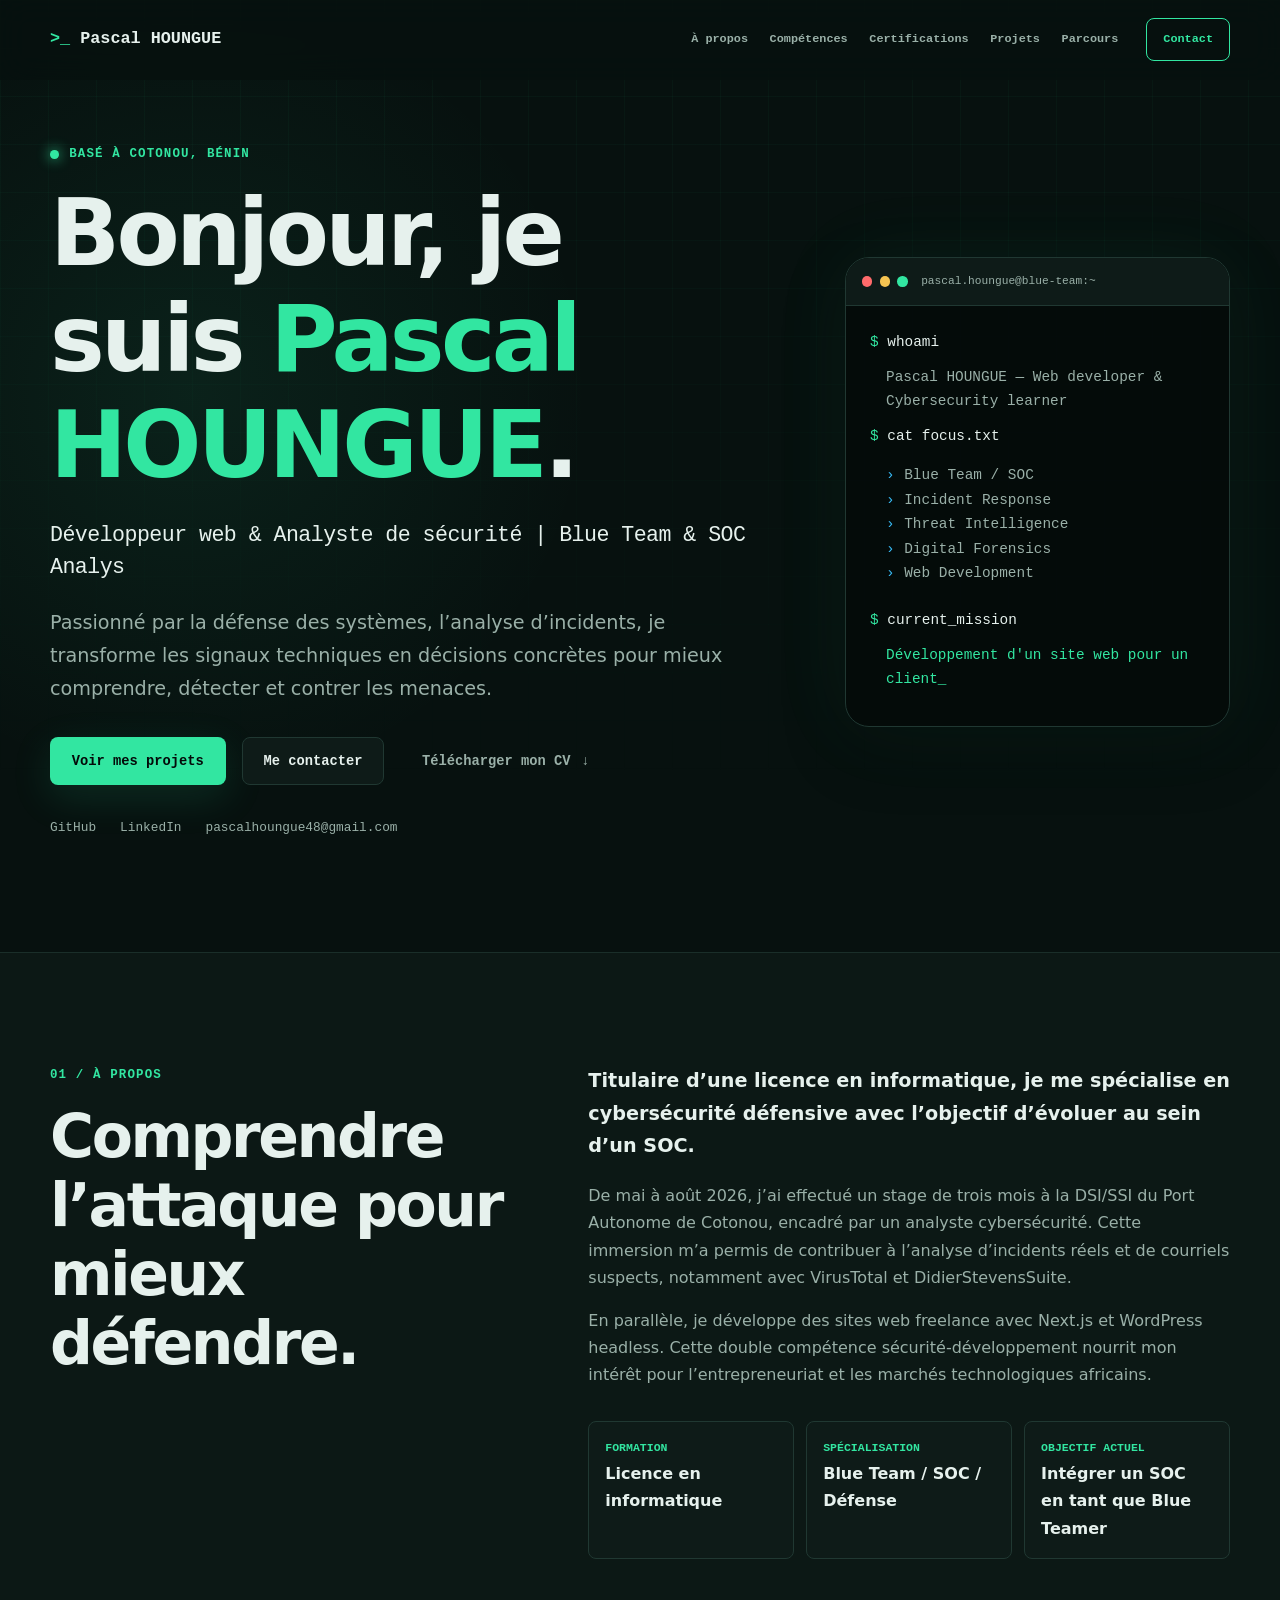
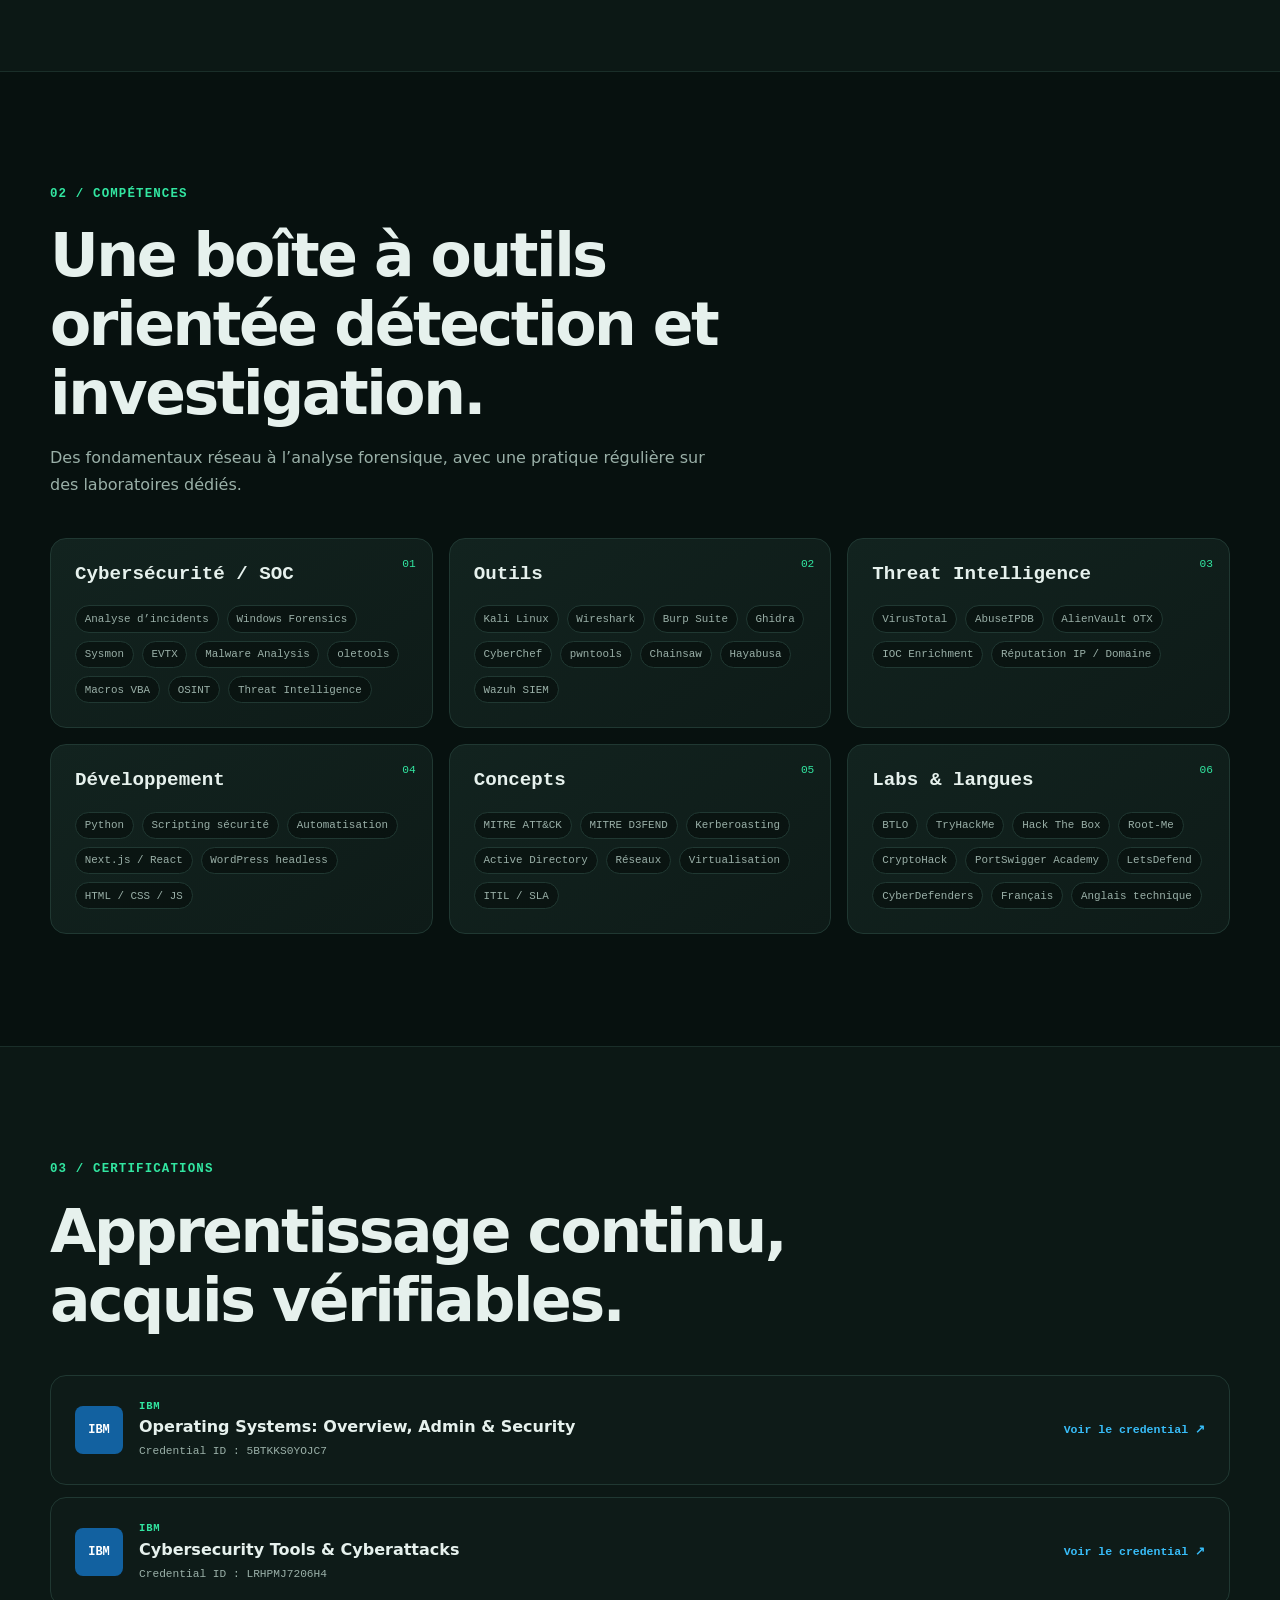
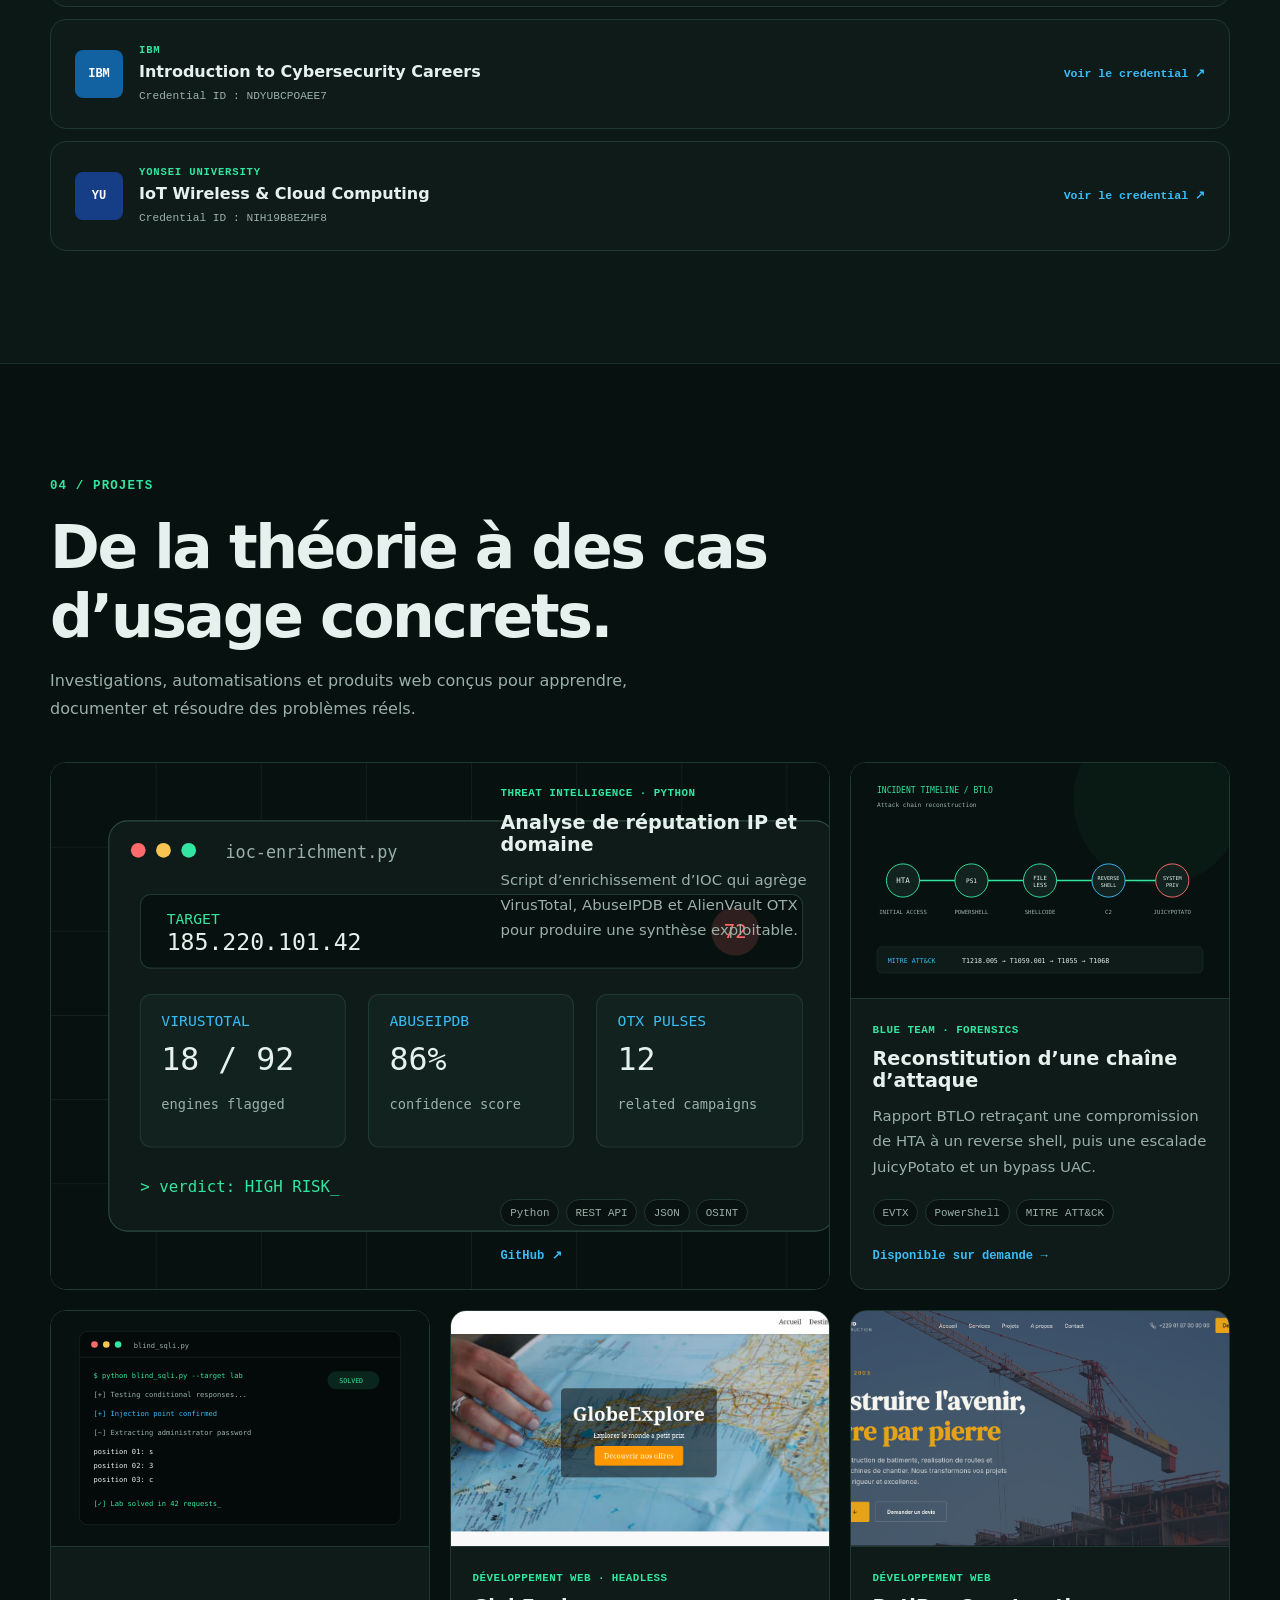
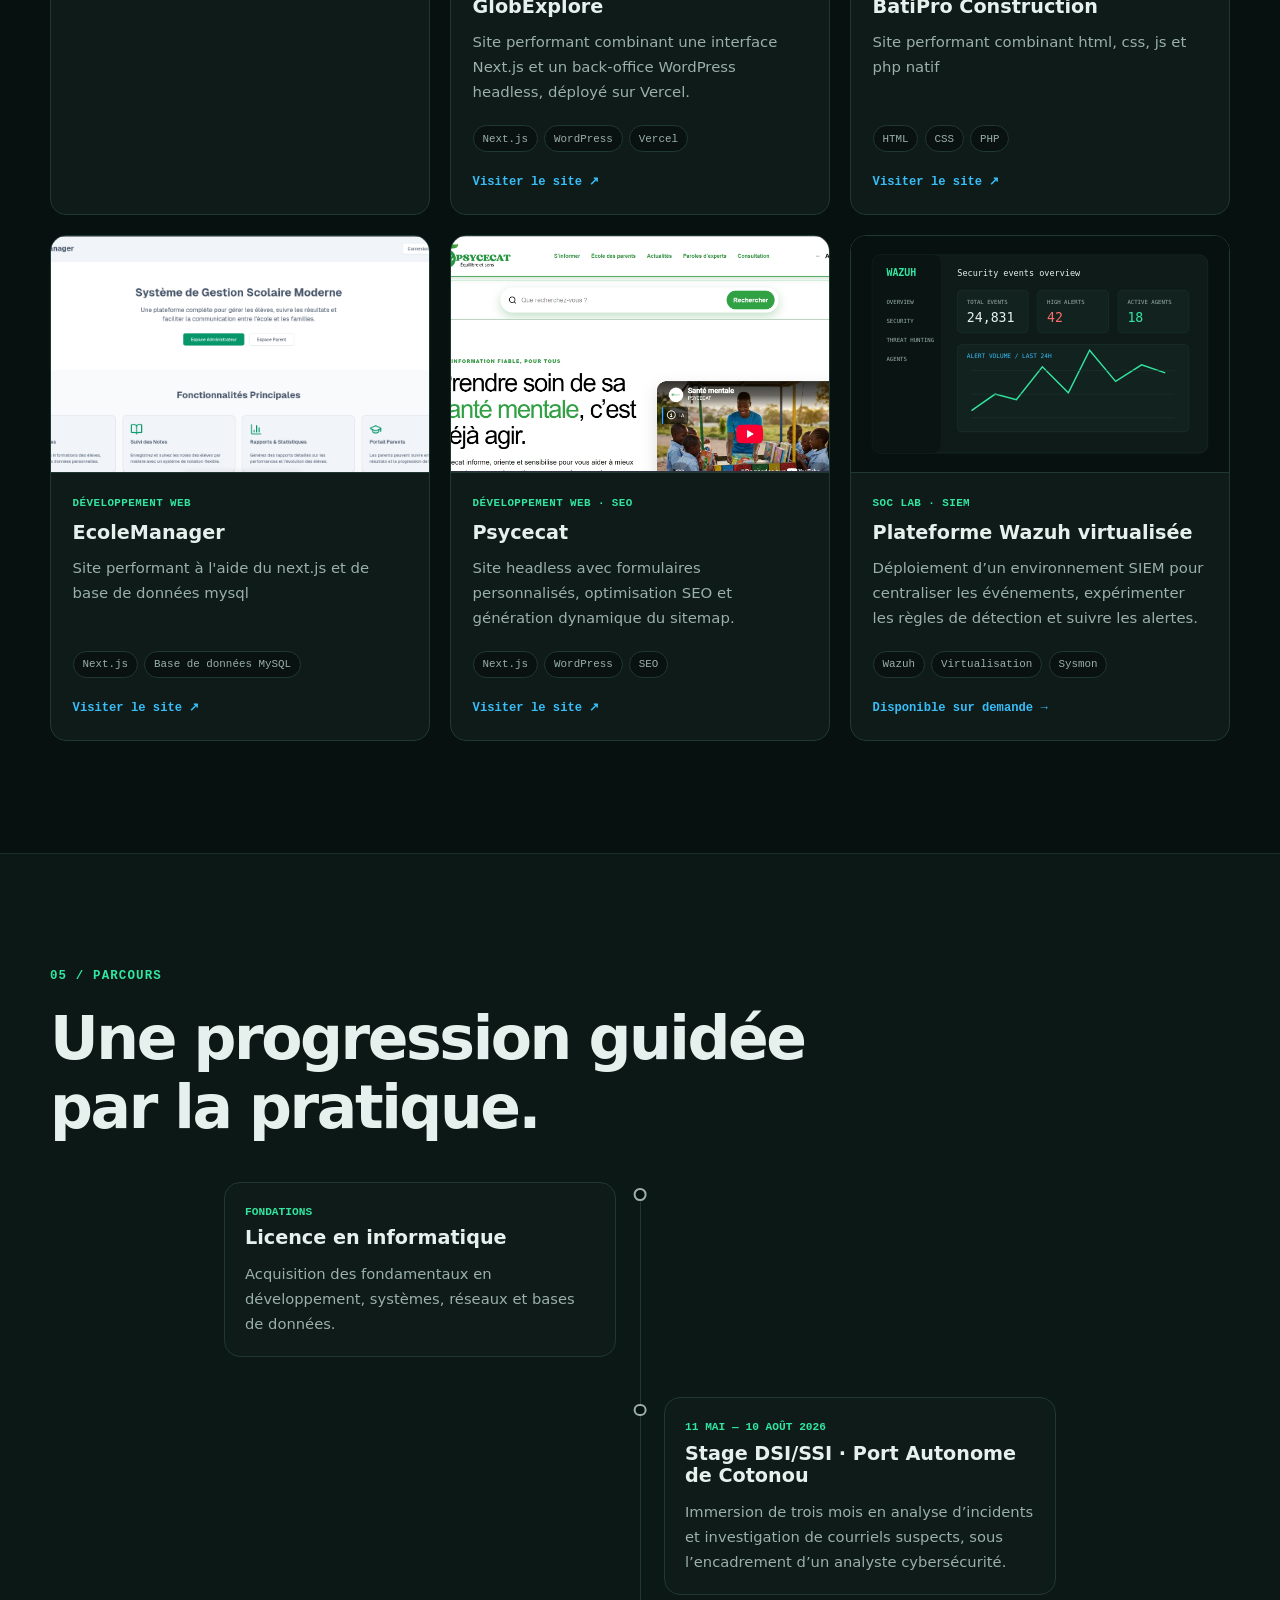
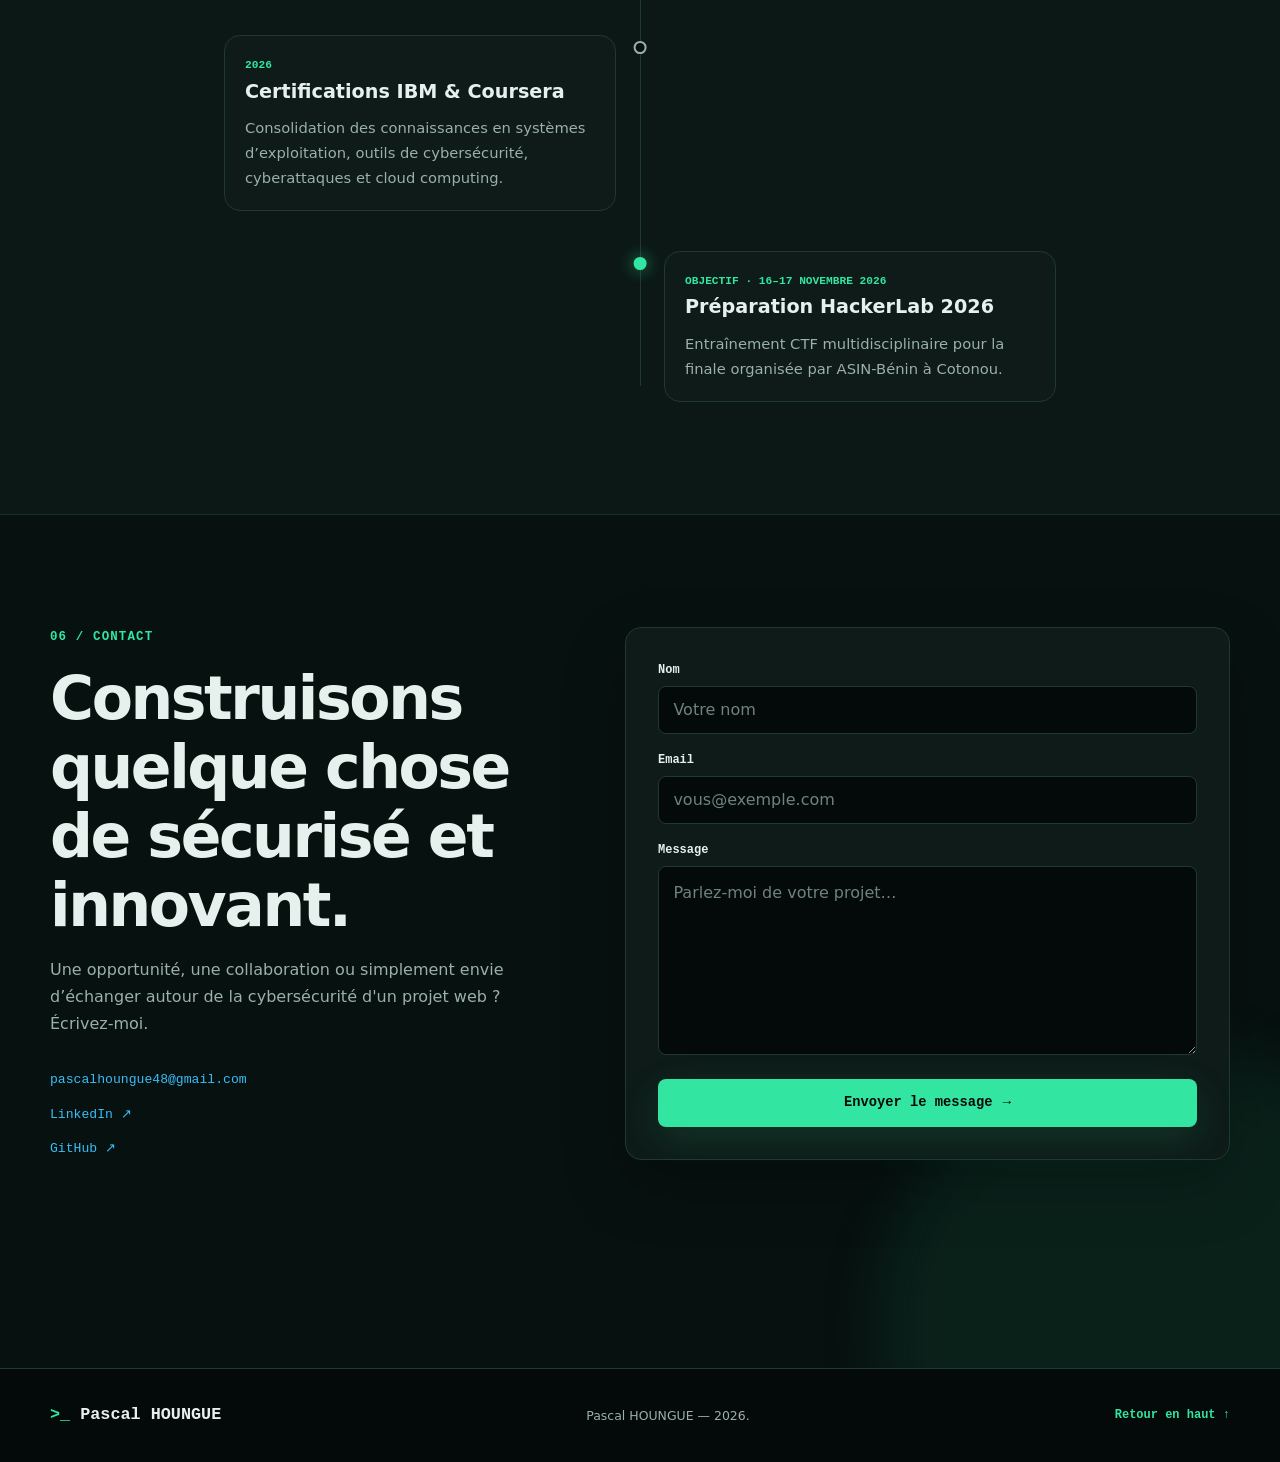
==== commit 5bf2fb9c: "Mise à jour du portfolio" ====
--- a/index.html
+++ b/index.html
@@ -1,349 +1,737 @@
-<!DOCTYPE html>
+<!doctype html>
 <html lang="fr">
-<head>
+  <head>
     <meta charset="UTF-8">
     <meta name="viewport" content="width=device-width, initial-scale=1.0">
-    <title>HOUNGUE Pascal — Dev & Testeur</title>
-    <link rel="preconnect" href="https://fonts.googleapis.com">
-    <link rel="preconnect" href="https://fonts.gstatic.com" crossorigin>
-    <link href="https://fonts.googleapis.com/css2?family=Syne:wght@400;600;700;800&family=DM+Sans:ital,wght@0,300;0,400;0,500;1,300&display=swap" rel="stylesheet">
-    <link rel="stylesheet" href="styles.css">
-</head>
-<body>
-
-<!-- ─── NAVBAR ─── -->
-<nav class="navbar" id="navbar">
-    <div class="nav-logo">HP<span class="dot">.</span></div>
-    <ul class="nav-links">
-        <li><a href="#about">À propos</a></li>
-        <li><a href="#skills">Compétences</a></li>
-        <li><a href="#projets">Projets</a></li>
-        <li><a href="#contact" class="nav-cta">Contact</a></li>
-    </ul>
-    <button class="burger" id="burger" aria-label="Menu">
-        <span></span><span></span><span></span>
-    </button>
-</nav>
-
-<!-- ─── HERO ─── -->
-<header class="hero">
-    <div class="hero-bg">
-        <div class="grid-overlay"></div>
-        <div class="glow glow-1"></div>
-        <div class="glow glow-2"></div>
-    </div>
-    <div class="hero-content">
-        <div class="hero-badge animate-fade-up" style="--delay:0.1s">Disponible pour freelance</div>
-        <h1 class="hero-title animate-fade-up" style="--delay:0.2s">
-            HOUNGUE<br><span class="accent">Pascal</span>
-        </h1>
-        <p class="hero-sub animate-fade-up" style="--delay:0.35s">
-            Développeur Full-Stack · Testeur · Annotateur de données
-        </p>
-        <p class="hero-stack animate-fade-up" style="--delay:0.5s">Vibe Coding · Laravel</p>
-        <div class="hero-actions animate-fade-up" style="--delay:0.65s">
-            <a href="#projets" class="btn btn-primary">Voir les projets</a>
-            <a href="#contact" class="btn btn-ghost">Me contacter</a>
+    <meta
+      name="description"
+      content="Portfolio de Pascal HOUNGUE, développeur web & analyste cybersécurité Blue Team et SOC."
+    >
+    <meta name="theme-color" content="#07110f">
+    <meta property="og:title" content="Développeur web — Cybersécurité, Blue Team & SOC">
+    <meta
+      property="og:description"
+      content="Projets, compétences et parcours de Pascal en cybersécurité défensive."
+    >
+    <meta property="og:type" content="website">
+    <title>Pascal HOUNGUE Développeur web | Cybersécurité, Blue Team & SOC</title>
+    <link rel="icon" href="assets/icons/favicon.svg" type="image/svg+xml">
+    <script>document.documentElement.classList.add("js");</script>
+    <link rel="stylesheet" href="css/style.css">
+    <script src="js/script.js" defer></script>
+  </head>
+  <body>
+    <a class="skip-link" href="#contenu">Aller au contenu</a>
+
+    <header class="site-header" id="accueil">
+      <nav class="container navbar" aria-label="Navigation principale">
+        <a class="brand" href="#accueil" aria-label="Pascal HOUNGUE, retour à l’accueil">
+          <span aria-hidden="true">&gt;_</span> Pascal HOUNGUE
+        </a>
+
+        <button
+          class="nav-toggle"
+          type="button"
+          aria-expanded="false"
+          aria-controls="nav-menu"
+          aria-label="Ouvrir le menu"
+        >
+          <span></span>
+          <span></span>
+          <span></span>
+        </button>
+
+        <div class="nav-menu" id="nav-menu">
+          <a href="#a-propos">À propos</a>
+          <a href="#competences">Compétences</a>
+          <a href="#certifications">Certifications</a>
+          <a href="#projets">Projets</a>
+          <a href="#parcours">Parcours</a>
+          <a class="nav-cta" href="#contact">Contact</a>
         </div>
-    </div>
-    <div class="hero-photo-wrap animate-fade-up" style="--delay:0.3s">
-        <div class="photo-ring"></div>
-        <img src="image/portfolio.png" alt="HOUNGUE Pascal" class="hero-photo">
-    </div>
-    <a href="#about" class="scroll-hint" aria-label="Scroller vers le bas">
-        <div class="scroll-line"></div>
-    </a>
-</header>
-
-<!-- ─── ABOUT ─── -->
-<section id="about" class="section">
-    <div class="container">
-        <div class="section-label">01 — À propos</div>
-        <h2 class="section-title">Qui suis-je ?</h2>
-        <div class="about-grid">
-            <div class="about-text">
-                <p>Je suis un <strong>Développeur web & Testeur</strong> passionné par la qualité logicielle et la création des sites et applications web fiables. Titulaire d'une Licence en informatique appliquée à la gestion des entreprises.</p>
-                <p>Je maîtrise l'analyse produit : détection de bugs, reproduction, rédaction de rapports clairs et amélioration de l'expérience utilisateur. Grâce à une forte compréhension des outils informatiques, je résous des problèmes techniques complexes.</p>
-                <p>Je possède également une solide base en <strong>cybersécurité</strong>, ce qui m'apporte une approche plus rigoureuse dans mes projets et mes tests.</p>
+      </nav>
+    </header>
+
+    <main id="contenu">
+      <section class="hero section" aria-labelledby="hero-title">
+        <div class="hero-grid container">
+          <div class="hero-copy reveal">
+            <p class="eyebrow"><span class="status-dot"></span> Basé à Cotonou, Bénin</p>
+            <h1 id="hero-title">
+              Bonjour, je suis <span>Pascal HOUNGUE</span>.
+              <small
+                class="typing-line"
+                data-text="Développeur web & Analyste de sécurité | Blue Team & SOC Analyst en formation"
+              >
+                Développeur web & Analyste de sécurité | Blue Team & SOC Analyst
+              </small>
+            </h1>
+            <p class="hero-lead">
+              Passionné par la défense des systèmes, l’analyse d’incidents,
+              je transforme les signaux techniques en décisions concrètes pour mieux
+              comprendre, détecter et contrer les menaces.
+            </p>
+
+            <div class="hero-actions">
+              <a class="button button-primary" href="#projets">Voir mes projets</a>
+              <a class="button button-secondary" href="#contact">Me contacter</a>
+              <a
+                class="button button-text"
+                href="assets/cv/pascal-cv.pdf"
+                download
+                aria-label="Télécharger le CV de Pascal au format PDF"
+              >
+                Télécharger mon CV <span aria-hidden="true">↓</span>
+              </a>
             </div>
-            <div class="about-cards">
-                <div class="stat-card">
-                    <span class="stat-num">5+</span>
-                    <span class="stat-label">Projets livrés</span>
+
+            <div class="social-links" aria-label="Réseaux et contact">
+              <a
+                href="https://github.com/votre-profil"
+                target="_blank"
+                rel="noopener noreferrer"
+                aria-label="Profil GitHub de Pascal HOUNGUE"
+              >
+                GitHub
+              </a>
+              <a
+                href="https://www.linkedin.com/in/votre-profil/"
+                target="_blank"
+                rel="noopener noreferrer"
+                aria-label="Profil LinkedIn de Pascal HOUNGUE"
+              >
+                LinkedIn
+              </a>
+              <a href="mailto:pascalhoungue48@gmail.com">pascalhoungue48@gmail.com</a>
+            </div>
+          </div>
+
+          <aside class="terminal-card reveal" aria-label="Résumé du profil">
+            <div class="terminal-bar" aria-hidden="true">
+              <span></span><span></span><span></span>
+              <p>pascal.houngue@blue-team:~</p>
+            </div>
+            <div class="terminal-body">
+              <p><span class="prompt">$</span> whoami</p>
+              <p class="terminal-output">Pascal HOUNGUE — Web developer & Cybersecurity learner</p>
+              <p><span class="prompt">$</span> cat focus.txt</p>
+              <ul class="terminal-output">
+                <li>Blue Team / SOC</li>
+                <li>Incident Response</li>
+                <li>Threat Intelligence</li>
+                <li>Digital Forensics</li>
+                <li>Web Development</li>
+              </ul>
+              <p><span class="prompt">$</span> current_mission</p>
+              <p class="terminal-output accent">Développement d'un site web pour un client_</p>
+            </div>
+          </aside>
+        </div>
+      </section>
+
+      <section class="section section-muted" id="a-propos" aria-labelledby="about-title">
+        <div class="container about-grid">
+          <div class="section-heading reveal">
+            <p class="eyebrow">01 / À propos</p>
+            <h2 id="about-title">Comprendre l’attaque pour mieux défendre.</h2>
+          </div>
+
+          <div class="about-content reveal">
+            <p class="lead">
+              Titulaire d’une licence en informatique, je me spécialise en cybersécurité
+              défensive avec l’objectif d’évoluer au sein d’un SOC.
+            </p>
+            <p>
+              De mai à août 2026, j’ai effectué un stage de trois mois à la DSI/SSI du
+              Port Autonome de Cotonou, encadré par un analyste cybersécurité. Cette
+              immersion m’a permis de contribuer à l’analyse d’incidents réels et de
+              courriels suspects, notamment avec VirusTotal et DidierStevensSuite.
+            </p>
+            <p>
+              En parallèle, je développe des sites web freelance avec Next.js et
+              WordPress headless. Cette double compétence sécurité-développement nourrit
+              mon intérêt pour l’entrepreneuriat et les marchés technologiques africains.
+            </p>
+
+            <dl class="profile-facts">
+              <div>
+                <dt>Formation</dt>
+                <dd>Licence en informatique</dd>
+              </div>
+              <div>
+                <dt>Spécialisation</dt>
+                <dd>Blue Team / SOC / Défense</dd>
+              </div>
+              <div>
+                <dt>Objectif actuel</dt>
+                <dd>Intégrer un SOC en tant que Blue Teamer</dd>
+              </div>
+            </dl>
+          </div>
+        </div>
+      </section>
+
+      <section class="section" id="competences" aria-labelledby="skills-title">
+        <div class="container">
+          <div class="section-heading reveal">
+            <p class="eyebrow">02 / Compétences</p>
+            <h2 id="skills-title">Une boîte à outils orientée détection et investigation.</h2>
+            <p>
+              Des fondamentaux réseau à l’analyse forensique, avec une pratique régulière
+              sur des laboratoires dédiés.
+            </p>
+          </div>
+
+          <div class="skills-grid">
+            <article class="skill-card reveal">
+              <span class="card-index">01</span>
+              <h3>Cybersécurité / SOC</h3>
+              <div class="tag-list">
+                <span>Analyse d’incidents</span>
+                <span>Windows Forensics</span>
+                <span>Sysmon</span>
+                <span>EVTX</span>
+                <span>Malware Analysis</span>
+                <span>oletools</span>
+                <span>Macros VBA</span>
+                <span>OSINT</span>
+                <span>Threat Intelligence</span>
+              </div>
+            </article>
+
+            <article class="skill-card reveal">
+              <span class="card-index">02</span>
+              <h3>Outils</h3>
+              <div class="tag-list">
+                <span>Kali Linux</span>
+                <span>Wireshark</span>
+                <span>Burp Suite</span>
+                <span>Ghidra</span>
+                <span>CyberChef</span>
+                <span>pwntools</span>
+                <span>Chainsaw</span>
+                <span>Hayabusa</span>
+                <span>Wazuh SIEM</span>
+              </div>
+            </article>
+
+            <article class="skill-card reveal">
+              <span class="card-index">03</span>
+              <h3>Threat Intelligence</h3>
+              <div class="tag-list">
+                <span>VirusTotal</span>
+                <span>AbuseIPDB</span>
+                <span>AlienVault OTX</span>
+                <span>IOC Enrichment</span>
+                <span>Réputation IP / Domaine</span>
+              </div>
+            </article>
+
+            <article class="skill-card reveal">
+              <span class="card-index">04</span>
+              <h3>Développement</h3>
+              <div class="tag-list">
+                <span>Python</span>
+                <span>Scripting sécurité</span>
+                <span>Automatisation</span>
+                <span>Next.js / React</span>
+                <span>WordPress headless</span>
+                <span>HTML / CSS / JS</span>
+              </div>
+            </article>
+
+            <article class="skill-card reveal">
+              <span class="card-index">05</span>
+              <h3>Concepts</h3>
+              <div class="tag-list">
+                <span>MITRE ATT&amp;CK</span>
+                <span>MITRE D3FEND</span>
+                <span>Kerberoasting</span>
+                <span>Active Directory</span>
+                <span>Réseaux</span>
+                <span>Virtualisation</span>
+                <span>ITIL / SLA</span>
+              </div>
+            </article>
+
+            <article class="skill-card reveal">
+              <span class="card-index">06</span>
+              <h3>Labs &amp; langues</h3>
+              <div class="tag-list">
+                <span>BTLO</span>
+                <span>TryHackMe</span>
+                <span>Hack The Box</span>
+                <span>Root-Me</span>
+                <span>CryptoHack</span>
+                <span>PortSwigger Academy</span>
+                <span>LetsDefend</span>
+                <span>CyberDefenders</span>
+                <span>Français</span>
+                <span>Anglais technique</span>
+              </div>
+            </article>
+          </div>
+        </div>
+      </section>
+
+      <section
+        class="section section-muted"
+        id="certifications"
+        aria-labelledby="certifications-title"
+      >
+        <div class="container">
+          <div class="section-heading reveal">
+            <p class="eyebrow">03 / Certifications</p>
+            <h2 id="certifications-title">Apprentissage continu, acquis vérifiables.</h2>
+          </div>
+
+          <div class="certification-list">
+            <article class="certification-card reveal">
+              <div class="certification-icon" aria-hidden="true">IBM</div>
+              <div>
+                <p class="certification-provider">IBM</p>
+                <h3>Operating Systems: Overview, Admin &amp; Security</h3>
+                <p>Credential ID : 5BTKKS0YOJC7</p>
+              </div>
+              <a
+                href="https://coursera.org/verify/5BTKKS0YOJC7"
+                target="_blank"
+                rel="noopener noreferrer"
+              >
+                Voir le credential <span aria-hidden="true">↗</span>
+              </a>
+            </article>
+
+            <article class="certification-card reveal">
+              <div class="certification-icon" aria-hidden="true">IBM</div>
+              <div>
+                <p class="certification-provider">IBM</p>
+                <h3>Cybersecurity Tools &amp; Cyberattacks</h3>
+                <p>Credential ID : LRHPMJ7206H4</p>
+              </div>
+              <a
+                href="https://coursera.org/verify/LRHPMJ7206H4"
+                target="_blank"
+                rel="noopener noreferrer"
+              >
+                Voir le credential <span aria-hidden="true">↗</span>
+              </a>
+            </article>
+
+            <article class="certification-card reveal">
+              <div class="certification-icon" aria-hidden="true">IBM</div>
+              <div>
+                <p class="certification-provider">IBM</p>
+                <h3>Introduction to Cybersecurity Careers</h3>
+                <p>Credential ID : NDYUBCPOAEE7</p>
+              </div>
+              <a
+                href="https://coursera.org/verify/NDYUBCPOAEE7"
+                target="_blank"
+                rel="noopener noreferrer"
+              >
+                Voir le credential <span aria-hidden="true">↗</span>
+              </a>
+            </article>
+
+            <article class="certification-card reveal">
+              <div class="certification-icon university-icon" aria-hidden="true">YU</div>
+              <div>
+                <p class="certification-provider">Yonsei University</p>
+                <h3>IoT Wireless &amp; Cloud Computing</h3>
+                <p>Credential ID : NIH19B8EZHF8</p>
+              </div>
+              <a
+                href="https://coursera.org/verify/NIH19B8EZHF8"
+                target="_blank"
+                rel="noopener noreferrer"
+              >
+                Voir le credential <span aria-hidden="true">↗</span>
+              </a>
+            </article>
+          </div>
+        </div>
+      </section>
+
+      <section class="section" id="projets" aria-labelledby="projects-title">
+        <div class="container">
+          <div class="section-heading reveal">
+            <p class="eyebrow">04 / Projets</p>
+            <h2 id="projects-title">De la théorie à des cas d’usage concrets.</h2>
+            <p>
+              Investigations, automatisations et produits web conçus pour apprendre,
+              documenter et résoudre des problèmes réels.
+            </p>
+          </div>
+
+          <div class="projects-grid">
+            <article class="project-card project-featured reveal">
+              <div class="project-image">
+                <img
+                  src="assets/images/projects/threat-intel.svg"
+                  alt="Aperçu stylisé d’un tableau de bord de threat intelligence"
+                  width="800"
+                  height="500"
+                  loading="lazy"
+                >
+              </div>
+              <div class="project-content">
+                <p class="project-type">Threat Intelligence · Python</p>
+                <h3>Analyse de réputation IP et domaine</h3>
+                <p>
+                  Script d’enrichissement d’IOC qui agrège VirusTotal, AbuseIPDB et
+                  AlienVault OTX pour produire une synthèse exploitable.
+                </p>
+                <ul class="project-stack" aria-label="Technologies utilisées">
+                  <li>Python</li>
+                  <li>REST API</li>
+                  <li>JSON</li>
+                  <li>OSINT</li>
+                </ul>
+                <div class="project-links">
+                  <a href="https://github.com/Houngue15/IPscan" target="_blank" rel="noopener noreferrer">
+                    GitHub <span aria-hidden="true">↗</span>
+                  </a>
                 </div>
-                <div class="stat-card">
-                    <span class="stat-num">2+</span>
-                    <span class="stat-label">Années d'expérience</span>
+              </div>
+            </article>
+
+            <article class="project-card reveal">
+              <div class="project-image">
+                <img
+                  src="assets/images/projects/btlo-analysis.svg"
+                  alt="Aperçu stylisé d’une chaîne d’attaque analysée"
+                  width="800"
+                  height="500"
+                  loading="lazy"
+                >
+              </div>
+              <div class="project-content">
+                <p class="project-type">Blue Team · Forensics</p>
+                <h3>Reconstitution d’une chaîne d’attaque</h3>
+                <p>
+                  Rapport BTLO retraçant une compromission de HTA à un reverse shell,
+                  puis une escalade JuicyPotato et un bypass UAC.
+                </p>
+                <ul class="project-stack" aria-label="Technologies utilisées">
+                  <li>EVTX</li>
+                  <li>PowerShell</li>
+                  <li>MITRE ATT&amp;CK</li>
+                </ul>
+                <div class="project-links">
+                  <a href="#contact">
+                    Disponible sur demande <span aria-hidden="true">→</span>
+                  </a>
                 </div>
-                <div class="stat-card accent-card">
-                    <span class="stat-num">∞</span>
-                    <span class="stat-label">Passion pour la sécurité des données</span>
+              </div>
+            </article>
+
+            <article class="project-card reveal">
+              <div class="project-image">
+                <img
+                  src="assets/images/projects/sqli-lab.svg"
+                  alt="Aperçu stylisé d’un terminal exécutant un laboratoire SQL"
+                  width="800"
+                  height="500"
+                  loading="lazy"
+                >
+              </div>
+            </article>
+            
+            <article class="project-card reveal">
+              <a class="project-image" href="#" target="_blank" rel="noopener noreferrer" aria-label="Voir le site GlobExplore">
+                <img src="assets/images/projects/globexplore.png" alt="Aperçu stylisé du site GlobExplore" width="800" height="500"
+                  loading="lazy">
+              </a>
+              <div class="project-content">
+                <p class="project-type">Développement web · Headless</p>
+                <h3>GlobExplore</h3>
+                <p>
+                  Site performant combinant une interface Next.js et un back-office
+                  WordPress headless, déployé sur Vercel.
+                </p>
+                <ul class="project-stack" aria-label="Technologies utilisées">
+                  <li>Next.js</li>
+                  <li>WordPress</li>
+                  <li>Vercel</li>
+                </ul>
+                <div class="project-links">
+                  <a href="#" target="_blank" rel="noopener noreferrer">
+                    Visiter le site <span aria-hidden="true">↗</span>
+                  </a>
                 </div>
+              </div>
+            </article>
+            
+            <article class="project-card reveal">
+              <a class="project-image" href="#" target="_blank" rel="noopener noreferrer"
+                aria-label="Voir le site Batipro Construction">
+                <img src="assets/images/projects/batipro.png" alt="Aperçu stylisé du site Batipro Construction" width="800"
+                  height="500" loading="lazy">
+              </a>
+                  <div class="project-content">
+                    <p class="project-type">Développement web</p>
+                    <h3>BatiPro Construction</h3>
+                <p>
+                  Site performant combinant html, css, js et php natif
+                </p>
+                <ul class="project-stack" aria-label="Technologies utilisées">
+                  <li>HTML</li>
+                  <li>CSS</li>
+                  <li>PHP</li>
+                </ul>
+                <div class="project-links">
+                  <a href="#" target="_blank" rel="noopener noreferrer">
+                    Visiter le site <span aria-hidden="true">↗</span>
+                  </a>
+                </div>
+              </div>
+            </article>
+
+            <article class="project-card reveal">
+              <a
+                class="project-image"
+                href="#"
+                target="_blank"
+                rel="noopener noreferrer"
+                aria-label="Voir le site Batipro Construction"
+              >
+                <img
+                  src="assets/images/projects/ecolemanager.png"
+                  alt="Aperçu stylisé du site EcoleManager"
+                  width="800"
+                  height="500"
+                  loading="lazy"
+                >
+              </a>
+              <div class="project-content">
+                <p class="project-type">Développement web</p>
+                <h3>EcoleManager</h3>
+                <p>
+                    Site performant à l'aide du next.js et de base de données mysql
+                </p>
+                <ul class="project-stack" aria-label="Technologies utilisées">
+                  <li>Next.js</li>
+                  <li>Base de données MySQL</li>
+                </ul>
+                <div class="project-links">
+                  <a href="#" target="_blank" rel="noopener noreferrer">
+                    Visiter le site <span aria-hidden="true">↗</span>
+                  </a>
+                </div>
+              </div>
+            </article>
+
+            <article class="project-card reveal">
+              <a
+                class="project-image"
+                href="https://psycecat.com"
+                target="_blank"
+                rel="noopener noreferrer"
+                aria-label="Voir le site Psycecat"
+              >
+                <img
+                  src="assets/images/projects/psycecat.png"
+                  alt="Aperçu stylisé du site Psycecat"
+                  width="800"
+                  height="500"
+                  loading="lazy"
+                >
+              </a>
+              <div class="project-content">
+                <p class="project-type">Développement web · SEO</p>
+                <h3>Psycecat</h3>
+                <p>
+                  Site headless avec formulaires personnalisés, optimisation SEO et
+                  génération dynamique du sitemap.
+                </p>
+                <ul class="project-stack" aria-label="Technologies utilisées">
+                  <li>Next.js</li>
+                  <li>WordPress</li>
+                  <li>SEO</li>
+                </ul>
+                <div class="project-links">
+                  <a href="https://psycecat.com" target="_blank" rel="noopener noreferrer">
+                    Visiter le site <span aria-hidden="true">↗</span>
+                  </a>
+                </div>
+              </div>
+            </article>
+
+            <article class="project-card reveal">
+              <div class="project-image">
+                <img
+                  src="assets/images/projects/wazuh-siem.svg"
+                  alt="Aperçu stylisé d’une plateforme SIEM Wazuh"
+                  width="800"
+                  height="500"
+                  loading="lazy"
+                >
+              </div>
+              <div class="project-content">
+                <p class="project-type">SOC Lab · SIEM</p>
+                <h3>Plateforme Wazuh virtualisée</h3>
+                <p>
+                  Déploiement d’un environnement SIEM pour centraliser les événements,
+                  expérimenter les règles de détection et suivre les alertes.
+                </p>
+                <ul class="project-stack" aria-label="Technologies utilisées">
+                  <li>Wazuh</li>
+                  <li>Virtualisation</li>
+                  <li>Sysmon</li>
+                </ul>
+                <div class="project-links">
+                  <a href="#contact">
+                    Disponible sur demande <span aria-hidden="true">→</span>
+                  </a>
+                </div>
+              </div>
+            </article>
+          </div>
+        </div>
+      </section>
+
+      <section class="section section-muted" id="parcours" aria-labelledby="journey-title">
+        <div class="container">
+          <div class="section-heading reveal">
+            <p class="eyebrow">05 / Parcours</p>
+            <h2 id="journey-title">Une progression guidée par la pratique.</h2>
+          </div>
+
+          <ol class="timeline">
+            <li class="timeline-item reveal">
+              <div class="timeline-marker" aria-hidden="true"></div>
+              <div class="timeline-content">
+                <p>Fondations</p>
+                <h3>Licence en informatique</h3>
+                <p>
+                  Acquisition des fondamentaux en développement, systèmes, réseaux et
+                  bases de données.
+                </p>
+              </div>
+            </li>
+            <li class="timeline-item reveal">
+              <div class="timeline-marker" aria-hidden="true"></div>
+              <div class="timeline-content">
+                <p>11 mai — 10 août 2026</p>
+                <h3>Stage DSI/SSI · Port Autonome de Cotonou</h3>
+                <p>
+                  Immersion de trois mois en analyse d’incidents et investigation de
+                  courriels suspects, sous l’encadrement d’un analyste cybersécurité.
+                </p>
+              </div>
+            </li>
+            <li class="timeline-item reveal">
+              <div class="timeline-marker" aria-hidden="true"></div>
+              <div class="timeline-content">
+                <p>2026</p>
+                <h3>Certifications IBM &amp; Coursera</h3>
+                <p>
+                  Consolidation des connaissances en systèmes d’exploitation, outils de
+                  cybersécurité, cyberattaques et cloud computing.
+                </p>
+              </div>
+            </li>
+            <li class="timeline-item timeline-current reveal">
+              <div class="timeline-marker" aria-hidden="true"></div>
+              <div class="timeline-content">
+                <p>Objectif · 16–17 novembre 2026</p>
+                <h3>Préparation HackerLab 2026</h3>
+                <p>
+                  Entraînement CTF multidisciplinaire pour la finale organisée par
+                  ASIN-Bénin à Cotonou.
+                </p>
+              </div>
+            </li>
+          </ol>
+        </div>
+      </section>
+
+      <section class="section contact-section" id="contact" aria-labelledby="contact-title">
+        <div class="container contact-grid">
+          <div class="contact-copy reveal">
+            <p class="eyebrow">06 / Contact</p>
+            <h2 id="contact-title">Construisons quelque chose de sécurisé et innovant.</h2>
+            <p>
+              Une opportunité, une collaboration ou simplement envie d’échanger autour
+              de la cybersécurité d'un projet web ? Écrivez-moi.
+            </p>
+            <div class="contact-links">
+              <a href="mailto:pascalhoungue48@gmail.com">pascalhoungue48@gmail.com</a>
+              <a
+                href="https://www.linkedin.com/in/pascal-houngue-ab1554372/"
+                target="_blank"
+                rel="noopener noreferrer"
+              >
+                LinkedIn <span aria-hidden="true">↗</span>
+              </a>
+              <a
+                href="https://github.com/Houngue15"
+                target="_blank"
+                rel="noopener noreferrer"
+              >
+                GitHub <span aria-hidden="true">↗</span>
+              </a>
             </div>
+          </div>
+
+          <form
+            class="contact-form reveal"
+            id="contact-form"
+            action="https://formspree.io/f/mgaelqrv"
+            method="POST"
+            
+            
+          >
+            <div class="form-field">
+              <label for="name">Nom</label>
+              <input
+                type="text"
+                id="name"
+                name="name"
+                autocomplete="name"
+                placeholder="Votre nom"
+                required
+              >
+            </div>
+            <div class="form-field">
+              <label for="email">Email</label>
+              <input
+                type="email"
+                id="email"
+                name="email"
+                autocomplete="email"
+                placeholder="vous@exemple.com"
+                required
+              >
+            </div>
+            <div class="form-field">
+              <label for="message">Message</label>
+              <textarea
+                id="message"
+                name="message"
+                rows="6"
+                placeholder="Parlez-moi de votre projet…"
+                required
+              ></textarea>
+            </div>
+            <button class="button button-primary" type="submit">
+              Envoyer le message <span aria-hidden="true">→</span>
+            </button>
+          </form>
+          <p class="form-note" id="form-note">
+            
+            </p>
         </div>
-    </div>
-</section>
-
-<!-- ─── SKILLS ─── -->
-<section id="skills" class="section section-alt">
-    <div class="container">
-        <div class="section-label">02 — Compétences</div>
-        <h2 class="section-title">Ma boîte à outils</h2>
-        <div class="skills-grid">
-            <div class="skill-item"><img src="image/htmlcss.png" alt="HTML/CSS"><span>HTML / CSS</span></div>
-            <div class="skill-item"><img src="image/js.png" alt="JavaScript"><span>JavaScript</span></div>
-            <div class="skill-item"><img src="image/typescript.png" alt="TypeScript"><span>TypeScript</span></div>
-            <div class="skill-item"><img src="image/php.png" alt="PHP"><span>PHP</span></div>
-            <div class="skill-item"><img src="image/laravel.png" alt="Laravel"><span>Laravel</span></div>
-            <div class="skill-item"><img src="image/mysql.png" alt="MySQL"><span>MySQL</span></div>
-            <div class="skill-item"><img src="image/git.png" alt="Git"><span>Git</span></div>
-            <div class="skill-item"><img src="image/cyber.png" alt="Cybersécurité"><span>Cybersécurité</span></div>
-            <div class="skill-item"><img src="image/gestionbd.png" alt="BDD"><span>Gestion BDD</span></div>
-            <div class="skill-item"><img src="image/office.png" alt="Office"><span>Microsoft Office</span></div>
-            <div class="skill-item"><img src="image/article.png" alt="Rédaction"><span>Rédaction</span></div>
-            <div class="skill-item"><img src="image/linux.png" alt="Linux"><span>Linux</span></div>
-        </div>
-    </div>
-</section>
-
-<!-- ─── PROJETS ─── -->
-<section id="projets" class="section">
-    <div class="container">
-        <div class="section-label">03 — Projets</div>
-        <h2 class="section-title">Réalisations</h2>
-
-        <!-- Projets fixes -->
-        <div class="projets-grid">
-            <div class="projet-card" onclick="openModal('image/vortex.png', 'Vortex', 'Agence de développement web')">
-                <div class="projet-img-wrap">
-                    <img src="image/vortex.png" alt="Vortex">
-                    <div class="projet-overlay"><span>Voir</span></div>
-                </div>
-                <div class="projet-info">
-                    <h3>Vortex</h3>
-                    <p>Agence de développement web</p>
-                </div>
-            </div>
-            <div class="projet-card" onclick="openModal('image/cyberconsult.png', 'CyberConsult', 'Audit et conseil en cybersécurité')">
-                <div class="projet-img-wrap">
-                    <img src="image/cyberconsult.png" alt="CyberConsult">
-                    <div class="projet-overlay"><span>Voir</span></div>
-                </div>
-                <div class="projet-info">
-                    <h3>CyberConsult</h3>
-                    <p>Audit et conseil en cybersécurité</p>
-                </div>
-            </div>
-            <div class="projet-card" onclick="openModal('image/explore.png', 'GlobExplore', 'Agence de voyage')">
-                <div class="projet-img-wrap">
-                    <img src="image/explore.png" alt="GlobExplore">
-                    <div class="projet-overlay"><span>Voir</span></div>
-                </div>
-                <div class="projet-info">
-                    <h3>GlobExplore</h3>
-                    <p>Agence de voyage</p>
-                </div>
-            </div>
-        </div>
-
-        <!-- Carrousels -->
-        <div class="carousels-section">
-
-            <div class="carousel-block">
-                <h3 class="carousel-title">Blog Élégant</h3>
-                <div class="carousel" data-id="blog">
-                    <div class="carousel-track">
-                        <img src="image/blog1.png" alt="Blog 1">
-                        <img src="image/blog2.png" alt="Blog 2">
-                        <img src="image/blog3.png" alt="Blog 3">
-                    </div>
-                    <button class="c-prev" aria-label="Précédent">&#8592;</button>
-                    <button class="c-next" aria-label="Suivant">&#8594;</button>
-                    <div class="c-dots"></div>
-                </div>
-            </div>
-
-            <div class="carousel-block">
-                <h3 class="carousel-title">EcoleManager</h3>
-                <div class="carousel" data-id="ecole">
-                    <div class="carousel-track">
-                        <img src="image/ecolemanager1.png" alt="EcoleManager 1">
-                        <img src="image/ecolemanager2.png" alt="EcoleManager 2">
-                        <img src="image/ecolemanager3.png" alt="EcoleManager 3">
-                    </div>
-                    <button class="c-prev" aria-label="Précédent">&#8592;</button>
-                    <button class="c-next" aria-label="Suivant">&#8594;</button>
-                    <div class="c-dots"></div>
-                </div>
-            </div>
-
-            <div class="carousel-block">
-                <h3 class="carousel-title">Batipro Construction</h3>
-                <div class="carousel" data-id="batipro">
-                    <div class="carousel-track">
-                        <img src="image/batipro1.png" alt="Batipro 1">
-                        <img src="image/batipro2.png" alt="Batipro 2">
-                        <img src="image/batipro3.png" alt="Batipro 3">
-                        <img src="image/batipro4.png" alt="Batipro 4">
-                        <img src="image/batipro5.png" alt="Batipro 5">
-                    </div>
-                    <button class="c-prev" aria-label="Précédent">&#8592;</button>
-                    <button class="c-next" aria-label="Suivant">&#8594;</button>
-                    <div class="c-dots"></div>
-                </div>
-            </div>
-
-            <div class="carousel-block">
-                <h3 class="carousel-title">Performance QA</h3>
-                <div class="carousel" data-id="performance">
-                    <div class="carousel-track">
-                        <img src="image/Performance_tester.jpg" alt="Performance Tester">
-                        <img src="image/performanceRate.jpg" alt="Performance Rate">
-                    </div>
-                    <button class="c-prev" aria-label="Précédent">&#8592;</button>
-                    <button class="c-next" aria-label="Suivant">&#8594;</button>
-                    <div class="c-dots"></div>
-                </div>
-            </div>
-
-        </div>
-    </div>
-</section>
-
-<!-- ─── CONTACT ─── -->
-<section id="contact" class="section section-alt">
-    <div class="container">
-        <div class="section-label">04 — Contact</div>
-        <h2 class="section-title">Travaillons ensemble</h2>
-        <div class="contact-wrap">
-            <div class="contact-info">
-                <p>Vous avez un projet ? Une mission freelance ? N'hésitez pas à me contacter, je réponds rapidement.</p>
-                <a href="mailto:pascalhoungue48@gmail.com" class="contact-email">
-                    <svg xmlns="http://www.w3.org/2000/svg" viewBox="0 0 24 24" fill="none" stroke="currentColor" stroke-width="2"><rect x="2" y="4" width="20" height="16" rx="2"/><path d="m22 7-10 7L2 7"/></svg>
-                    pascalhoungue48@gmail.com
-                </a>
-            </div>
-            <form class="contact-form" action="mailto:pascalhoungue48@gmail.com" method="post" enctype="text/plain">
-                <div class="form-group">
-                    <input type="text" name="name" id="name" placeholder=" " required>
-                    <label for="name">Votre nom</label>
-                </div>
-                <div class="form-group">
-                    <input type="email" name="email" id="email" placeholder=" " required>
-                    <label for="email">Votre email</label>
-                </div>
-                <div class="form-group">
-                    <textarea name="message" id="message" rows="5" placeholder=" " required></textarea>
-                    <label for="message">Votre message</label>
-                </div>
-                <button type="submit" class="btn btn-primary">Envoyer le message</button>
-            </form>
-        </div>
-    </div>
-</section>
-
-<!-- ─── FOOTER ─── -->
-<footer class="footer">
-    <div class="container footer-inner">
-        <span class="footer-logo">HP<span class="dot">.</span></span>
-        <p>© 2025 HOUNGUE Pascal — Tous droits réservés</p>
-        <a href="mailto:pascalhoungue48@gmail.com" class="footer-mail">pascalhoungue48@gmail.com</a>
-    </div>
-</footer>
-
-<!-- ─── MODAL ─── -->
-<div class="modal-overlay" id="modal" onclick="closeModal()">
-    <div class="modal-box" onclick="event.stopPropagation()">
-        <button class="modal-close" onclick="closeModal()">✕</button>
-        <img id="modal-img" src="" alt="">
-        <div class="modal-caption">
-            <h3 id="modal-title"></h3>
-            <p id="modal-desc"></p>
-        </div>
-    </div>
-</div>
-
-<script>
-/* ─── NAVBAR scroll ─── */
-const navbar = document.getElementById('navbar');
-window.addEventListener('scroll', () => {
-    navbar.classList.toggle('scrolled', window.scrollY > 50);
-});
-
-/* ─── Burger menu ─── */
-const burger = document.getElementById('burger');
-const navLinks = document.querySelector('.nav-links');
-burger.addEventListener('click', () => {
-    navLinks.classList.toggle('open');
-    burger.classList.toggle('active');
-});
-document.querySelectorAll('.nav-links a').forEach(a => a.addEventListener('click', () => {
-    navLinks.classList.remove('open');
-    burger.classList.remove('active');
-}));
-
-/* ─── Scroll reveal ─── */
-const observer = new IntersectionObserver((entries) => {
-    entries.forEach(e => { if (e.isIntersecting) { e.target.classList.add('visible'); } });
-}, { threshold: 0.12 });
-document.querySelectorAll('.section, .skill-item, .projet-card, .stat-card, .carousel-block').forEach(el => {
-    el.classList.add('reveal');
-    observer.observe(el);
-});
-
-/* ─── Modal ─── */
-function openModal(src, title, desc) {
-    document.getElementById('modal-img').src = src;
-    document.getElementById('modal-title').textContent = title;
-    document.getElementById('modal-desc').textContent = desc;
-    document.getElementById('modal').classList.add('active');
-    document.body.style.overflow = 'hidden';
-}
-function closeModal() {
-    document.getElementById('modal').classList.remove('active');
-    document.body.style.overflow = '';
-}
-document.addEventListener('keydown', e => { if (e.key === 'Escape') closeModal(); });
-
-/* ─── Carousels ─── */
-document.querySelectorAll('.carousel').forEach(carousel => {
-    const track = carousel.querySelector('.carousel-track');
-    const imgs = track.querySelectorAll('img');
-    const dotsContainer = carousel.querySelector('.c-dots');
-    let current = 0;
-    const total = imgs.length;
-
-    // Build dots
-    imgs.forEach((_, i) => {
-        const d = document.createElement('button');
-        d.className = 'c-dot' + (i === 0 ? ' active' : '');
-        d.setAttribute('aria-label', `Slide ${i+1}`);
-        d.addEventListener('click', () => goTo(i));
-        dotsContainer.appendChild(d);
-    });
-
-    function goTo(n) {
-        current = (n + total) % total;
-        track.style.transform = `translateX(-${current * 100}%)`;
-        dotsContainer.querySelectorAll('.c-dot').forEach((d, i) => d.classList.toggle('active', i === current));
-    }
-
-    carousel.querySelector('.c-prev').addEventListener('click', () => goTo(current - 1));
-    carousel.querySelector('.c-next').addEventListener('click', () => goTo(current + 1));
-
-    // Auto-play
-    let timer = setInterval(() => goTo(current + 1), 3500);
-    carousel.addEventListener('mouseenter', () => clearInterval(timer));
-    carousel.addEventListener('mouseleave', () => { timer = setInterval(() => goTo(current + 1), 3500); });
-
-    // Swipe support
-    let startX = 0;
-    track.addEventListener('touchstart', e => startX = e.touches[0].clientX, {passive:true});
-    track.addEventListener('touchend', e => {
-        const diff = startX - e.changedTouches[0].clientX;
-        if (Math.abs(diff) > 40) goTo(diff > 0 ? current + 1 : current - 1);
-    });
-});
-</script>
-</body>
+      </section>
+    </main>
+
+    <footer class="site-footer">
+      <div class="container footer-inner">
+        <a class="brand" href="#accueil"><span aria-hidden="true">&gt;_</span> Pascal HOUNGUE</a>
+        <p>Pascal HOUNGUE — <span id="current-year">2026</span>.</p>
+        <a href="#accueil">Retour en haut <span aria-hidden="true">↑</span></a>
+      </div>
+    </footer>
+  </body>
 </html>
--- a/css/style.css
+++ b/css/style.css
@@ -0,0 +1,1206 @@
+:root {
+  --color-bg: #07110f;
+  --color-bg-deep: #040a09;
+  --color-surface: #0e1b18;
+  --color-surface-raised: #12231f;
+  --color-border: #203832;
+  --color-text: #e6f1ed;
+  --color-text-muted: #9ab0a8;
+  --color-primary: #32e6a1;
+  --color-primary-dark: #19b87c;
+  --color-secondary: #38bdf8;
+  --color-danger: #ff6b6b;
+  --font-body: Inter, ui-sans-serif, system-ui, -apple-system, BlinkMacSystemFont, "Segoe UI",
+    sans-serif;
+  --font-mono: "SFMono-Regular", Consolas, "Liberation Mono", Menlo, monospace;
+  --container: 1180px;
+  --header-height: 4.5rem;
+  --radius-sm: 0.5rem;
+  --radius-md: 1rem;
+  --radius-lg: 1.5rem;
+  --shadow: 0 1.5rem 4rem rgb(0 0 0 / 22%);
+  --transition: 180ms ease;
+}
+
+*,
+*::before,
+*::after {
+  box-sizing: border-box;
+}
+
+html {
+  scroll-behavior: smooth;
+  scroll-padding-top: calc(var(--header-height) + 1rem);
+}
+
+body {
+  min-width: 320px;
+  margin: 0;
+  color: var(--color-text);
+  background:
+    radial-gradient(circle at 15% 5%, rgb(50 230 161 / 8%), transparent 25rem),
+    var(--color-bg);
+  font-family: var(--font-body);
+  font-size: 1rem;
+  line-height: 1.7;
+  text-rendering: optimizeLegibility;
+  -webkit-font-smoothing: antialiased;
+}
+
+body.nav-open {
+  overflow: hidden;
+}
+
+::selection {
+  color: var(--color-bg-deep);
+  background: var(--color-primary);
+}
+
+img {
+  display: block;
+  max-width: 100%;
+  height: auto;
+}
+
+a {
+  color: inherit;
+  text-decoration: none;
+}
+
+button,
+input,
+textarea {
+  font: inherit;
+}
+
+button,
+a {
+  -webkit-tap-highlight-color: transparent;
+}
+
+:focus-visible {
+  outline: 3px solid var(--color-secondary);
+  outline-offset: 4px;
+}
+
+h1,
+h2,
+h3,
+p {
+  margin-top: 0;
+}
+
+h1,
+h2,
+h3 {
+  line-height: 1.15;
+}
+
+h1,
+h2 {
+  letter-spacing: -0.04em;
+}
+
+h1 {
+  margin-bottom: 1.5rem;
+  font-size: clamp(2.7rem, 13vw, 5.75rem);
+}
+
+h1 > span {
+  color: var(--color-primary);
+}
+
+h1 small {
+  display: block;
+  min-height: 4.5em;
+  margin-top: 1.25rem;
+  color: var(--color-text);
+  font-family: var(--font-mono);
+  font-size: clamp(1rem, 4.7vw, 1.35rem);
+  font-weight: 500;
+  letter-spacing: -0.025em;
+  line-height: 1.5;
+}
+
+h2 {
+  margin-bottom: 1rem;
+  font-size: clamp(2rem, 9vw, 3.75rem);
+}
+
+h3 {
+  margin-bottom: 0.75rem;
+  font-size: 1.2rem;
+}
+
+.container {
+  width: min(100% - 2rem, var(--container));
+  margin-inline: auto;
+}
+
+.section {
+  position: relative;
+  padding-block: 5rem;
+}
+
+.section-muted {
+  background: rgb(14 27 24 / 72%);
+  border-block: 1px solid rgb(32 56 50 / 70%);
+}
+
+.section-heading {
+  max-width: 48rem;
+  margin-bottom: 2.5rem;
+}
+
+.section-heading > p:last-child {
+  max-width: 42rem;
+  margin-bottom: 0;
+  color: var(--color-text-muted);
+}
+
+.eyebrow {
+  display: flex;
+  align-items: center;
+  gap: 0.65rem;
+  margin-bottom: 1rem;
+  color: var(--color-primary);
+  font-family: var(--font-mono);
+  font-size: 0.78rem;
+  font-weight: 700;
+  letter-spacing: 0.09em;
+  text-transform: uppercase;
+}
+
+.status-dot {
+  width: 0.55rem;
+  height: 0.55rem;
+  background: var(--color-primary);
+  border-radius: 50%;
+  box-shadow: 0 0 0.8rem var(--color-primary);
+  animation: pulse 2s infinite;
+}
+
+.skip-link {
+  position: fixed;
+  top: 0.75rem;
+  left: 0.75rem;
+  z-index: 1000;
+  padding: 0.75rem 1rem;
+  color: var(--color-bg-deep);
+  background: var(--color-primary);
+  border-radius: var(--radius-sm);
+  font-weight: 800;
+  transform: translateY(-150%);
+  transition: transform var(--transition);
+}
+
+.skip-link:focus {
+  transform: translateY(0);
+}
+
+.site-header {
+  position: fixed;
+  inset: 0 0 auto;
+  z-index: 100;
+  height: var(--header-height);
+  background: rgb(7 17 15 / 84%);
+  border-bottom: 1px solid transparent;
+  backdrop-filter: blur(1rem);
+  transition:
+    border-color var(--transition),
+    box-shadow var(--transition);
+}
+
+.site-header.is-scrolled {
+  border-color: var(--color-border);
+  box-shadow: 0 0.5rem 2rem rgb(0 0 0 / 20%);
+}
+
+.navbar {
+  display: flex;
+  align-items: center;
+  justify-content: space-between;
+  height: 100%;
+}
+
+.brand {
+  position: relative;
+  z-index: 102;
+  color: var(--color-text);
+  font-family: var(--font-mono);
+  font-size: 1.05rem;
+  font-weight: 800;
+}
+
+.brand span {
+  color: var(--color-primary);
+}
+
+.nav-toggle {
+  position: relative;
+  z-index: 102;
+  display: grid;
+  place-content: center;
+  width: 2.85rem;
+  height: 2.85rem;
+  padding: 0;
+  color: var(--color-text);
+  background: var(--color-surface);
+  border: 1px solid var(--color-border);
+  border-radius: var(--radius-sm);
+  cursor: pointer;
+}
+
+.nav-toggle span {
+  display: block;
+  width: 1.25rem;
+  height: 2px;
+  margin: 0.15rem;
+  background: currentColor;
+  transition:
+    transform var(--transition),
+    opacity var(--transition);
+}
+
+.nav-toggle[aria-expanded="true"] span:first-child {
+  transform: translateY(0.3rem) rotate(45deg);
+}
+
+.nav-toggle[aria-expanded="true"] span:nth-child(2) {
+  opacity: 0;
+}
+
+.nav-toggle[aria-expanded="true"] span:last-child {
+  transform: translateY(-0.3rem) rotate(-45deg);
+}
+
+.nav-menu {
+  position: fixed;
+  inset: 0;
+  z-index: 101;
+  display: flex;
+  flex-direction: column;
+  align-items: center;
+  justify-content: center;
+  gap: 1.35rem;
+  padding: 6rem 2rem 3rem;
+  background:
+    radial-gradient(circle at top right, rgb(50 230 161 / 10%), transparent 22rem),
+    var(--color-bg-deep);
+  visibility: hidden;
+  opacity: 0;
+  transform: translateY(-1rem);
+  transition:
+    visibility var(--transition),
+    opacity var(--transition),
+    transform var(--transition);
+}
+
+.nav-menu.is-open {
+  visibility: visible;
+  opacity: 1;
+  transform: translateY(0);
+}
+
+.nav-menu a {
+  color: var(--color-text-muted);
+  font-family: var(--font-mono);
+  font-size: 1.1rem;
+  font-weight: 700;
+  transition: color var(--transition);
+}
+
+.nav-menu a:hover,
+.nav-menu a.active {
+  color: var(--color-primary);
+}
+
+.nav-menu .nav-cta {
+  padding: 0.65rem 1rem;
+  color: var(--color-primary);
+  border: 1px solid var(--color-primary);
+  border-radius: var(--radius-sm);
+}
+
+.hero {
+  display: grid;
+  min-height: 100svh;
+  padding-top: calc(var(--header-height) + 3.5rem);
+  overflow: hidden;
+}
+
+.hero::before {
+  position: absolute;
+  inset: 0;
+  z-index: -1;
+  background-image:
+    linear-gradient(rgb(50 230 161 / 4%) 1px, transparent 1px),
+    linear-gradient(90deg, rgb(50 230 161 / 4%) 1px, transparent 1px);
+  background-size: 3rem 3rem;
+  mask-image: linear-gradient(to bottom, black, transparent 85%);
+  content: "";
+}
+
+.hero-grid {
+  display: grid;
+  align-items: center;
+  gap: 3.5rem;
+}
+
+.hero-copy {
+  max-width: 47rem;
+}
+
+.hero-lead {
+  max-width: 43rem;
+  margin-bottom: 2rem;
+  color: var(--color-text-muted);
+  font-size: clamp(1rem, 3.5vw, 1.2rem);
+}
+
+.hero-actions {
+  display: flex;
+  flex-wrap: wrap;
+  gap: 0.75rem;
+  margin-bottom: 2rem;
+}
+
+.button {
+  display: inline-flex;
+  align-items: center;
+  justify-content: center;
+  gap: 0.65rem;
+  min-height: 3rem;
+  padding: 0.7rem 1.1rem;
+  border: 1px solid transparent;
+  border-radius: var(--radius-sm);
+  font-family: var(--font-mono);
+  font-size: 0.86rem;
+  font-weight: 800;
+  cursor: pointer;
+  transition:
+    color var(--transition),
+    background var(--transition),
+    border-color var(--transition),
+    transform var(--transition),
+    box-shadow var(--transition);
+}
+
+.button:hover {
+  transform: translateY(-2px);
+}
+
+.button-primary {
+  color: var(--color-bg-deep);
+  background: var(--color-primary);
+  box-shadow: 0 0.75rem 2.5rem rgb(50 230 161 / 13%);
+}
+
+.button-primary:hover {
+  background: #68f0bd;
+  box-shadow: 0 0.75rem 2.5rem rgb(50 230 161 / 23%);
+}
+
+.button-secondary {
+  color: var(--color-text);
+  background: var(--color-surface);
+  border-color: var(--color-border);
+}
+
+.button-secondary:hover {
+  border-color: var(--color-primary);
+}
+
+.button-text {
+  color: var(--color-text-muted);
+}
+
+.button-text:hover {
+  color: var(--color-primary);
+}
+
+.social-links {
+  display: flex;
+  flex-wrap: wrap;
+  gap: 1rem 1.5rem;
+  font-family: var(--font-mono);
+  font-size: 0.8rem;
+}
+
+.social-links a {
+  color: var(--color-text-muted);
+  border-bottom: 1px solid transparent;
+  transition:
+    color var(--transition),
+    border-color var(--transition);
+}
+
+.social-links a:hover {
+  color: var(--color-primary);
+  border-color: currentColor;
+}
+
+.terminal-card {
+  width: 100%;
+  max-width: 32rem;
+  margin-inline: auto;
+  overflow: hidden;
+  background: rgb(4 10 9 / 90%);
+  border: 1px solid var(--color-border);
+  border-radius: var(--radius-lg);
+  box-shadow: var(--shadow), 0 0 5rem rgb(50 230 161 / 7%);
+}
+
+.terminal-bar {
+  display: flex;
+  align-items: center;
+  gap: 0.45rem;
+  min-height: 3rem;
+  padding-inline: 1rem;
+  background: var(--color-surface);
+  border-bottom: 1px solid var(--color-border);
+}
+
+.terminal-bar > span {
+  width: 0.65rem;
+  height: 0.65rem;
+  background: var(--color-danger);
+  border-radius: 50%;
+}
+
+.terminal-bar > span:nth-child(2) {
+  background: #f5c451;
+}
+
+.terminal-bar > span:nth-child(3) {
+  background: var(--color-primary);
+}
+
+.terminal-bar p {
+  margin: 0 0 0 0.4rem;
+  color: var(--color-text-muted);
+  font-family: var(--font-mono);
+  font-size: 0.7rem;
+}
+
+.terminal-body {
+  min-height: 24rem;
+  padding: 1.5rem;
+  font-family: var(--font-mono);
+  font-size: clamp(0.76rem, 3.2vw, 0.9rem);
+}
+
+.terminal-body p {
+  margin-bottom: 0.65rem;
+}
+
+.terminal-body .prompt {
+  color: var(--color-primary);
+}
+
+.terminal-output {
+  margin-bottom: 1.4rem;
+  padding-left: 1rem;
+  color: var(--color-text-muted);
+  list-style: none;
+}
+
+ul.terminal-output li::before {
+  margin-right: 0.6rem;
+  color: var(--color-secondary);
+  content: "›";
+}
+
+.terminal-output.accent {
+  color: var(--color-primary);
+}
+
+.about-grid {
+  display: grid;
+  gap: 1rem;
+}
+
+.about-content {
+  max-width: 48rem;
+}
+
+.about-content > p {
+  color: var(--color-text-muted);
+}
+
+.about-content .lead {
+  color: var(--color-text);
+  font-size: 1.2rem;
+  font-weight: 600;
+}
+
+.profile-facts {
+  display: grid;
+  gap: 0.75rem;
+  margin: 2rem 0 0;
+}
+
+.profile-facts div {
+  padding: 1rem;
+  background: var(--color-surface);
+  border: 1px solid var(--color-border);
+  border-radius: var(--radius-sm);
+}
+
+.profile-facts dt {
+  margin-bottom: 0.2rem;
+  color: var(--color-primary);
+  font-family: var(--font-mono);
+  font-size: 0.72rem;
+  font-weight: 800;
+  text-transform: uppercase;
+}
+
+.profile-facts dd {
+  margin: 0;
+  font-weight: 700;
+}
+
+.skills-grid {
+  display: grid;
+  gap: 1rem;
+}
+
+.skill-card {
+  position: relative;
+  min-width: 0;
+  padding: 1.5rem;
+  overflow: hidden;
+  background: linear-gradient(145deg, var(--color-surface-raised), var(--color-surface));
+  border: 1px solid var(--color-border);
+  border-radius: var(--radius-md);
+  transition:
+    border-color var(--transition),
+    transform var(--transition),
+    box-shadow var(--transition);
+}
+
+.skill-card:hover {
+  border-color: rgb(50 230 161 / 50%);
+  box-shadow: 0 1rem 2.5rem rgb(0 0 0 / 16%);
+  transform: translateY(-4px);
+}
+
+.skill-card h3 {
+  max-width: calc(100% - 3rem);
+  margin-bottom: 1.25rem;
+  font-family: var(--font-mono);
+}
+
+.card-index {
+  position: absolute;
+  top: 1rem;
+  right: 1rem;
+  color: var(--color-primary);
+  font-family: var(--font-mono);
+  font-size: 0.7rem;
+}
+
+.tag-list {
+  display: flex;
+  flex-wrap: wrap;
+  gap: 0.5rem;
+}
+
+.tag-list span,
+.project-stack li {
+  padding: 0.35rem 0.55rem;
+  color: var(--color-text-muted);
+  background: rgb(4 10 9 / 50%);
+  border: 1px solid var(--color-border);
+  border-radius: 999px;
+  font-family: var(--font-mono);
+  font-size: 0.68rem;
+  line-height: 1.3;
+}
+
+.certification-list {
+  display: grid;
+  gap: 0.75rem;
+}
+
+.certification-card {
+  display: grid;
+  grid-template-columns: auto 1fr;
+  gap: 1rem;
+  align-items: center;
+  padding: 1.25rem;
+  background: var(--color-surface);
+  border: 1px solid var(--color-border);
+  border-radius: var(--radius-md);
+  transition:
+    border-color var(--transition),
+    transform var(--transition);
+}
+
+.certification-card:hover {
+  border-color: rgb(50 230 161 / 50%);
+  transform: translateX(4px);
+}
+
+.certification-icon {
+  display: grid;
+  place-content: center;
+  width: 3rem;
+  height: 3rem;
+  color: white;
+  background: #1261a0;
+  border-radius: var(--radius-sm);
+  font-family: var(--font-mono);
+  font-size: 0.75rem;
+  font-weight: 900;
+}
+
+.university-icon {
+  background: #163e87;
+}
+
+.certification-provider {
+  margin-bottom: 0.15rem;
+  color: var(--color-primary);
+  font-family: var(--font-mono);
+  font-size: 0.66rem;
+  font-weight: 800;
+  letter-spacing: 0.08em;
+  text-transform: uppercase;
+}
+
+.certification-card h3 {
+  margin-bottom: 0.35rem;
+  font-size: 1rem;
+}
+
+.certification-card div > p:last-child {
+  margin-bottom: 0;
+  color: var(--color-text-muted);
+  font-family: var(--font-mono);
+  font-size: 0.7rem;
+}
+
+.certification-card > a {
+  grid-column: 2;
+  width: fit-content;
+  color: var(--color-secondary);
+  font-family: var(--font-mono);
+  font-size: 0.72rem;
+  font-weight: 700;
+}
+
+.certification-card > a:hover {
+  color: var(--color-primary);
+}
+
+.projects-grid {
+  display: grid;
+  gap: 1.25rem;
+}
+
+.project-card {
+  display: flex;
+  flex-direction: column;
+  min-width: 0;
+  overflow: hidden;
+  background: var(--color-surface);
+  border: 1px solid var(--color-border);
+  border-radius: var(--radius-md);
+  transition:
+    border-color var(--transition),
+    transform var(--transition),
+    box-shadow var(--transition);
+}
+
+.project-card:hover {
+  border-color: rgb(50 230 161 / 50%);
+  box-shadow: var(--shadow);
+  transform: translateY(-4px);
+}
+
+.project-image {
+  display: block;
+  overflow: hidden;
+  aspect-ratio: 16 / 10;
+  background: var(--color-bg-deep);
+  border-bottom: 1px solid var(--color-border);
+}
+
+.project-image img {
+  width: 100%;
+  height: 100%;
+  object-fit: cover;
+  transition:
+    transform 400ms ease,
+    filter 400ms ease;
+}
+
+.project-card:hover .project-image img {
+  filter: saturate(1.15);
+  transform: scale(1.025);
+}
+
+.project-content {
+  display: flex;
+  flex: 1;
+  flex-direction: column;
+  padding: 1.35rem;
+}
+
+.project-type {
+  margin-bottom: 0.55rem;
+  color: var(--color-primary);
+  font-family: var(--font-mono);
+  font-size: 0.68rem;
+  font-weight: 800;
+  letter-spacing: 0.04em;
+  text-transform: uppercase;
+}
+
+.project-content > p:not(.project-type) {
+  margin-bottom: 1.2rem;
+  color: var(--color-text-muted);
+  font-size: 0.93rem;
+}
+
+.project-stack {
+  display: flex;
+  flex-wrap: wrap;
+  gap: 0.4rem;
+  margin: auto 0 1.25rem;
+  padding: 0;
+  list-style: none;
+}
+
+.project-links {
+  display: flex;
+  flex-wrap: wrap;
+  gap: 1rem;
+}
+
+.project-links a {
+  color: var(--color-secondary);
+  font-family: var(--font-mono);
+  font-size: 0.76rem;
+  font-weight: 800;
+}
+
+.project-links a:hover {
+  color: var(--color-primary);
+}
+
+.timeline {
+  position: relative;
+  max-width: 52rem;
+  margin: 0;
+  padding: 0;
+  list-style: none;
+}
+
+.timeline::before {
+  position: absolute;
+  top: 0.6rem;
+  bottom: 1rem;
+  left: 0.38rem;
+  width: 1px;
+  background: var(--color-border);
+  content: "";
+}
+
+.timeline-item {
+  position: relative;
+  padding: 0 0 2.5rem 2.25rem;
+}
+
+.timeline-item:last-child {
+  padding-bottom: 0;
+}
+
+.timeline-marker {
+  position: absolute;
+  top: 0.4rem;
+  left: 0;
+  width: 0.8rem;
+  height: 0.8rem;
+  background: var(--color-bg);
+  border: 2px solid var(--color-text-muted);
+  border-radius: 50%;
+}
+
+.timeline-current .timeline-marker {
+  background: var(--color-primary);
+  border-color: var(--color-primary);
+  box-shadow: 0 0 1rem rgb(50 230 161 / 65%);
+}
+
+.timeline-content {
+  padding: 1.25rem;
+  background: var(--color-surface);
+  border: 1px solid var(--color-border);
+  border-radius: var(--radius-md);
+}
+
+.timeline-content > p:first-child {
+  margin-bottom: 0.35rem;
+  color: var(--color-primary);
+  font-family: var(--font-mono);
+  font-size: 0.7rem;
+  font-weight: 800;
+  text-transform: uppercase;
+}
+
+.timeline-content > p:last-child {
+  margin-bottom: 0;
+  color: var(--color-text-muted);
+  font-size: 0.92rem;
+}
+
+.contact-section {
+  overflow: hidden;
+}
+
+.contact-section::before {
+  position: absolute;
+  right: -10rem;
+  bottom: -15rem;
+  z-index: -1;
+  width: 35rem;
+  height: 35rem;
+  background: rgb(50 230 161 / 8%);
+  border-radius: 50%;
+  filter: blur(2rem);
+  content: "";
+}
+
+.contact-grid {
+  display: grid;
+  gap: 3rem;
+}
+
+.contact-copy > p:not(.eyebrow) {
+  max-width: 36rem;
+  color: var(--color-text-muted);
+}
+
+.contact-links {
+  display: flex;
+  flex-direction: column;
+  align-items: flex-start;
+  gap: 0.75rem;
+  margin-top: 2rem;
+  font-family: var(--font-mono);
+  font-size: 0.82rem;
+}
+
+.contact-links a {
+  color: var(--color-secondary);
+}
+
+.contact-links a:hover {
+  color: var(--color-primary);
+}
+
+.contact-form {
+  padding: 1.25rem;
+  background: var(--color-surface);
+  border: 1px solid var(--color-border);
+  border-radius: var(--radius-md);
+  box-shadow: var(--shadow);
+}
+
+.form-field {
+  margin-bottom: 1rem;
+}
+
+.form-field label {
+  display: block;
+  margin-bottom: 0.35rem;
+  font-family: var(--font-mono);
+  font-size: 0.75rem;
+  font-weight: 800;
+}
+
+.form-field input,
+.form-field textarea {
+  width: 100%;
+  color: var(--color-text);
+  background: var(--color-bg-deep);
+  border: 1px solid var(--color-border);
+  border-radius: var(--radius-sm);
+  outline: none;
+  transition:
+    border-color var(--transition),
+    box-shadow var(--transition);
+}
+
+.form-field input {
+  min-height: 3rem;
+  padding-inline: 0.9rem;
+}
+
+.form-field textarea {
+  min-height: 9rem;
+  padding: 0.75rem 0.9rem;
+  resize: vertical;
+}
+
+.form-field input::placeholder,
+.form-field textarea::placeholder {
+  color: #6f837c;
+}
+
+.form-field input:focus,
+.form-field textarea:focus {
+  border-color: var(--color-primary);
+  box-shadow: 0 0 0 3px rgb(50 230 161 / 12%);
+}
+
+.contact-form .button {
+  width: 100%;
+}
+
+.form-note {
+  margin: 1rem 0 0;
+  color: var(--color-text-muted);
+  font-size: 0.72rem;
+}
+
+.site-footer {
+  padding-block: 2rem;
+  background: var(--color-bg-deep);
+  border-top: 1px solid var(--color-border);
+}
+
+.footer-inner {
+  display: flex;
+  flex-direction: column;
+  align-items: flex-start;
+  gap: 0.75rem;
+}
+
+.footer-inner p {
+  margin: 0;
+  color: var(--color-text-muted);
+  font-size: 0.78rem;
+}
+
+.footer-inner > a:last-child {
+  color: var(--color-primary);
+  font-family: var(--font-mono);
+  font-size: 0.75rem;
+  font-weight: 800;
+}
+
+.js .reveal {
+  opacity: 0;
+  transform: translateY(1.5rem);
+  transition:
+    opacity 600ms ease,
+    transform 600ms ease;
+}
+
+.js .reveal.is-visible {
+  opacity: 1;
+  transform: translateY(0);
+}
+
+@keyframes pulse {
+  50% {
+    opacity: 0.45;
+    box-shadow: 0 0 0.25rem var(--color-primary);
+  }
+}
+
+@media (min-width: 48rem) {
+  :root {
+    --header-height: 5rem;
+  }
+
+  .container {
+    width: min(100% - 3rem, var(--container));
+  }
+
+  .section {
+    padding-block: 7rem;
+  }
+
+  h1 small {
+    min-height: 3em;
+  }
+
+  .hero {
+    padding-top: calc(var(--header-height) + 4rem);
+  }
+
+  .hero-actions {
+    gap: 1rem;
+  }
+
+  .button {
+    padding-inline: 1.3rem;
+  }
+
+  .about-grid {
+    grid-template-columns: minmax(0, 0.85fr) minmax(0, 1.15fr);
+    gap: 4rem;
+  }
+
+  .about-grid .section-heading {
+    margin-bottom: 0;
+  }
+
+  .profile-facts {
+    grid-template-columns: repeat(3, minmax(0, 1fr));
+  }
+
+  .skills-grid,
+  .projects-grid {
+    grid-template-columns: repeat(2, minmax(0, 1fr));
+  }
+
+  .certification-card {
+    grid-template-columns: auto minmax(0, 1fr) auto;
+    padding: 1.4rem 1.5rem;
+  }
+
+  .certification-card > a {
+    grid-column: auto;
+  }
+
+  .timeline {
+    margin-inline: auto;
+  }
+
+  .timeline::before {
+    left: 50%;
+  }
+
+  .timeline-item {
+    display: grid;
+    grid-template-columns: 1fr 1fr;
+    gap: 3rem;
+    padding: 0 0 2.5rem;
+  }
+
+  .timeline-item:nth-child(odd) .timeline-content {
+    grid-column: 1;
+  }
+
+  .timeline-item:nth-child(even) .timeline-content {
+    grid-column: 2;
+  }
+
+  .timeline-marker {
+    left: 50%;
+    transform: translateX(-50%);
+  }
+
+  .contact-grid {
+    grid-template-columns: minmax(0, 0.9fr) minmax(22rem, 1.1fr);
+    align-items: start;
+    gap: 5rem;
+  }
+
+  .contact-form {
+    padding: 2rem;
+  }
+
+  .footer-inner {
+    flex-direction: row;
+    align-items: center;
+    justify-content: space-between;
+  }
+}
+
+@media (min-width: 64rem) {
+  .nav-toggle {
+    display: none;
+  }
+
+  .nav-menu {
+    position: static;
+    flex-direction: row;
+    gap: 1.35rem;
+    padding: 0;
+    background: transparent;
+    visibility: visible;
+    opacity: 1;
+    transform: none;
+  }
+
+  .nav-menu a {
+    font-size: 0.74rem;
+  }
+
+  .nav-menu .nav-cta {
+    margin-left: 0.4rem;
+  }
+
+  .hero-grid {
+    grid-template-columns: minmax(0, 1.3fr) minmax(20rem, 0.7fr);
+    gap: 5rem;
+  }
+
+  .terminal-card {
+    margin-right: 0;
+  }
+
+  .skills-grid {
+    grid-template-columns: repeat(3, minmax(0, 1fr));
+  }
+
+  .projects-grid {
+    grid-template-columns: repeat(3, minmax(0, 1fr));
+  }
+
+  .project-featured {
+    grid-column: span 2;
+    display: grid;
+    grid-template-columns: minmax(0, 1.1fr) minmax(0, 0.9fr);
+  }
+
+  .project-featured .project-image {
+    height: 100%;
+    border-right: 1px solid var(--color-border);
+    border-bottom: 0;
+  }
+}
+
+@media (prefers-reduced-motion: reduce) {
+  html {
+    scroll-behavior: auto;
+  }
+
+  *,
+  *::before,
+  *::after {
+    scroll-behavior: auto !important;
+    animation-duration: 0.01ms !important;
+    animation-iteration-count: 1 !important;
+    transition-duration: 0.01ms !important;
+  }
+
+  .js .reveal {
+    opacity: 1;
+    transform: none;
+  }
+}
+
+.form-note {
+  font-size: 1.1rem;
+  margin-top: 1rem;
+}
+
+.form-note--success {
+  color: #22c55e;
+  font-weight: 600;
+  font-size: 1.1rem;
+}
+
+.form-note--error {
+  color: #ef4444;
+  font-weight: 600;
+  font-size: 1.1rem;
+}
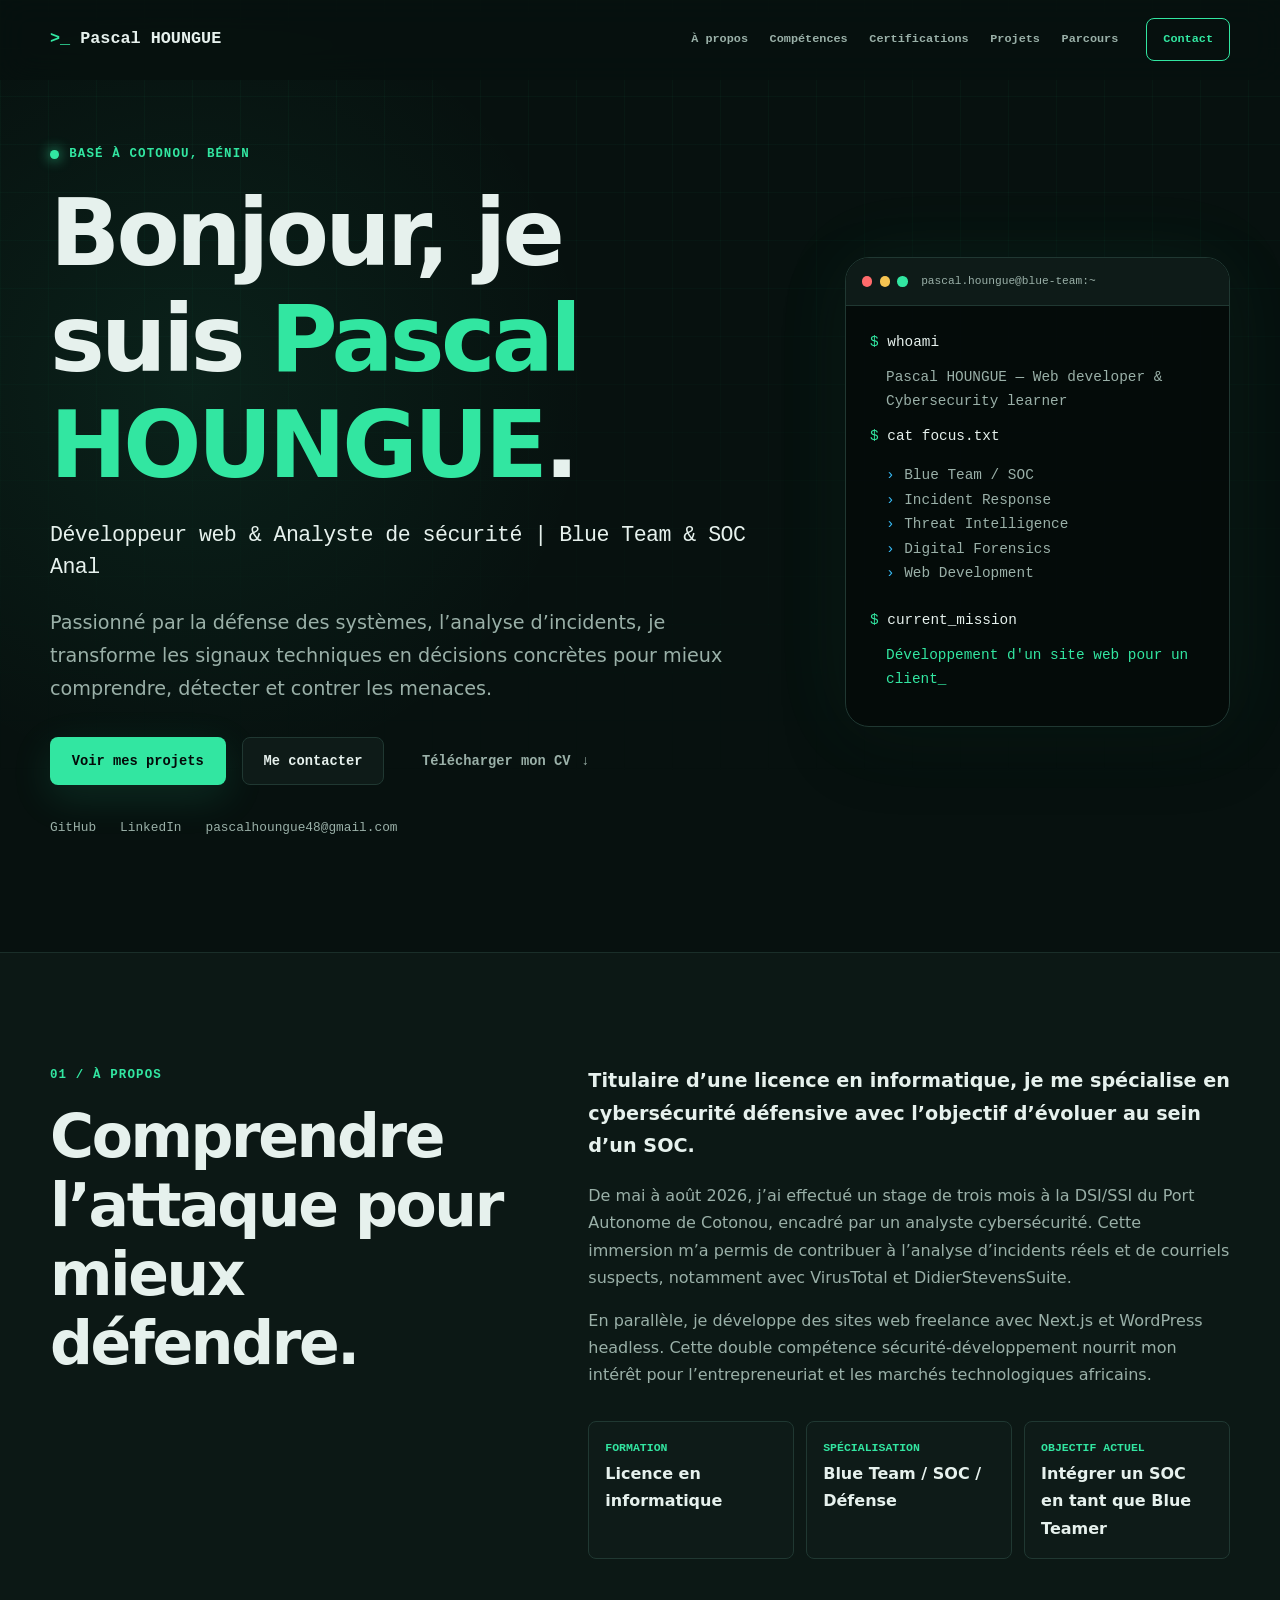
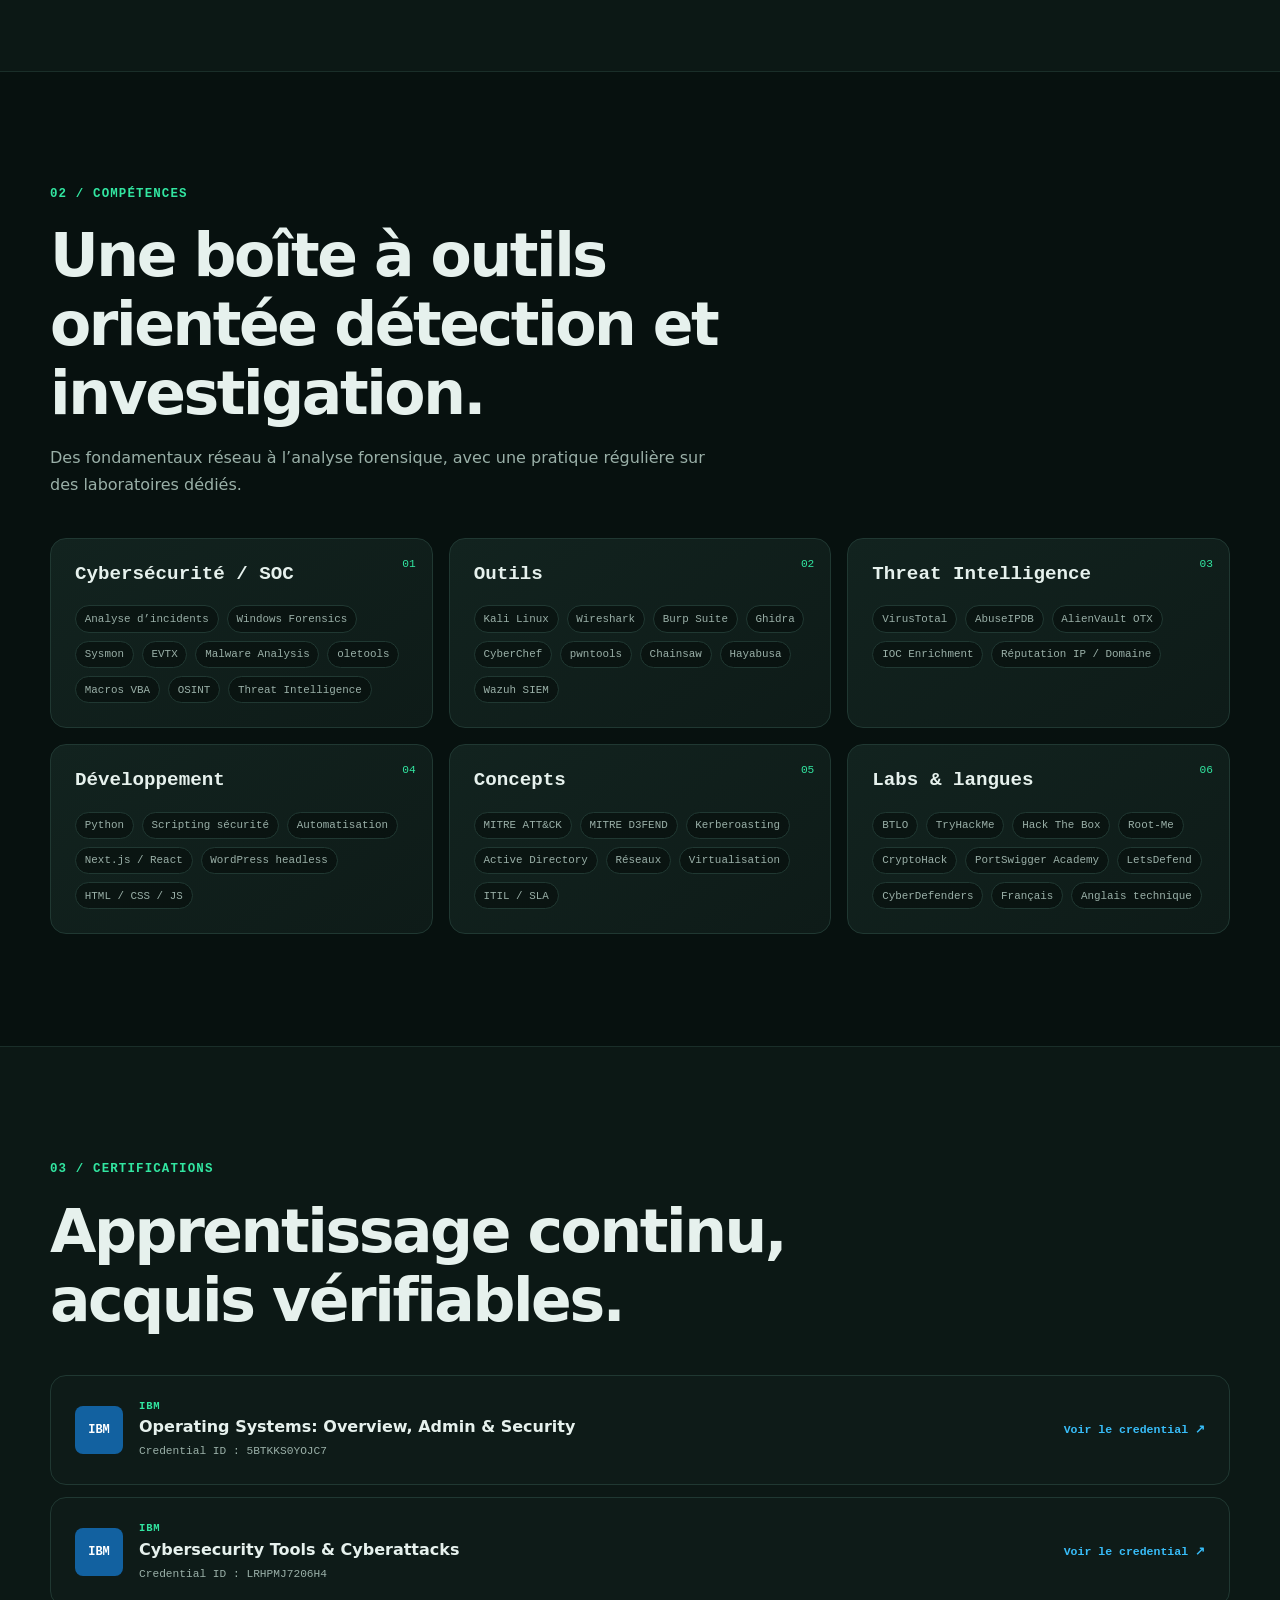
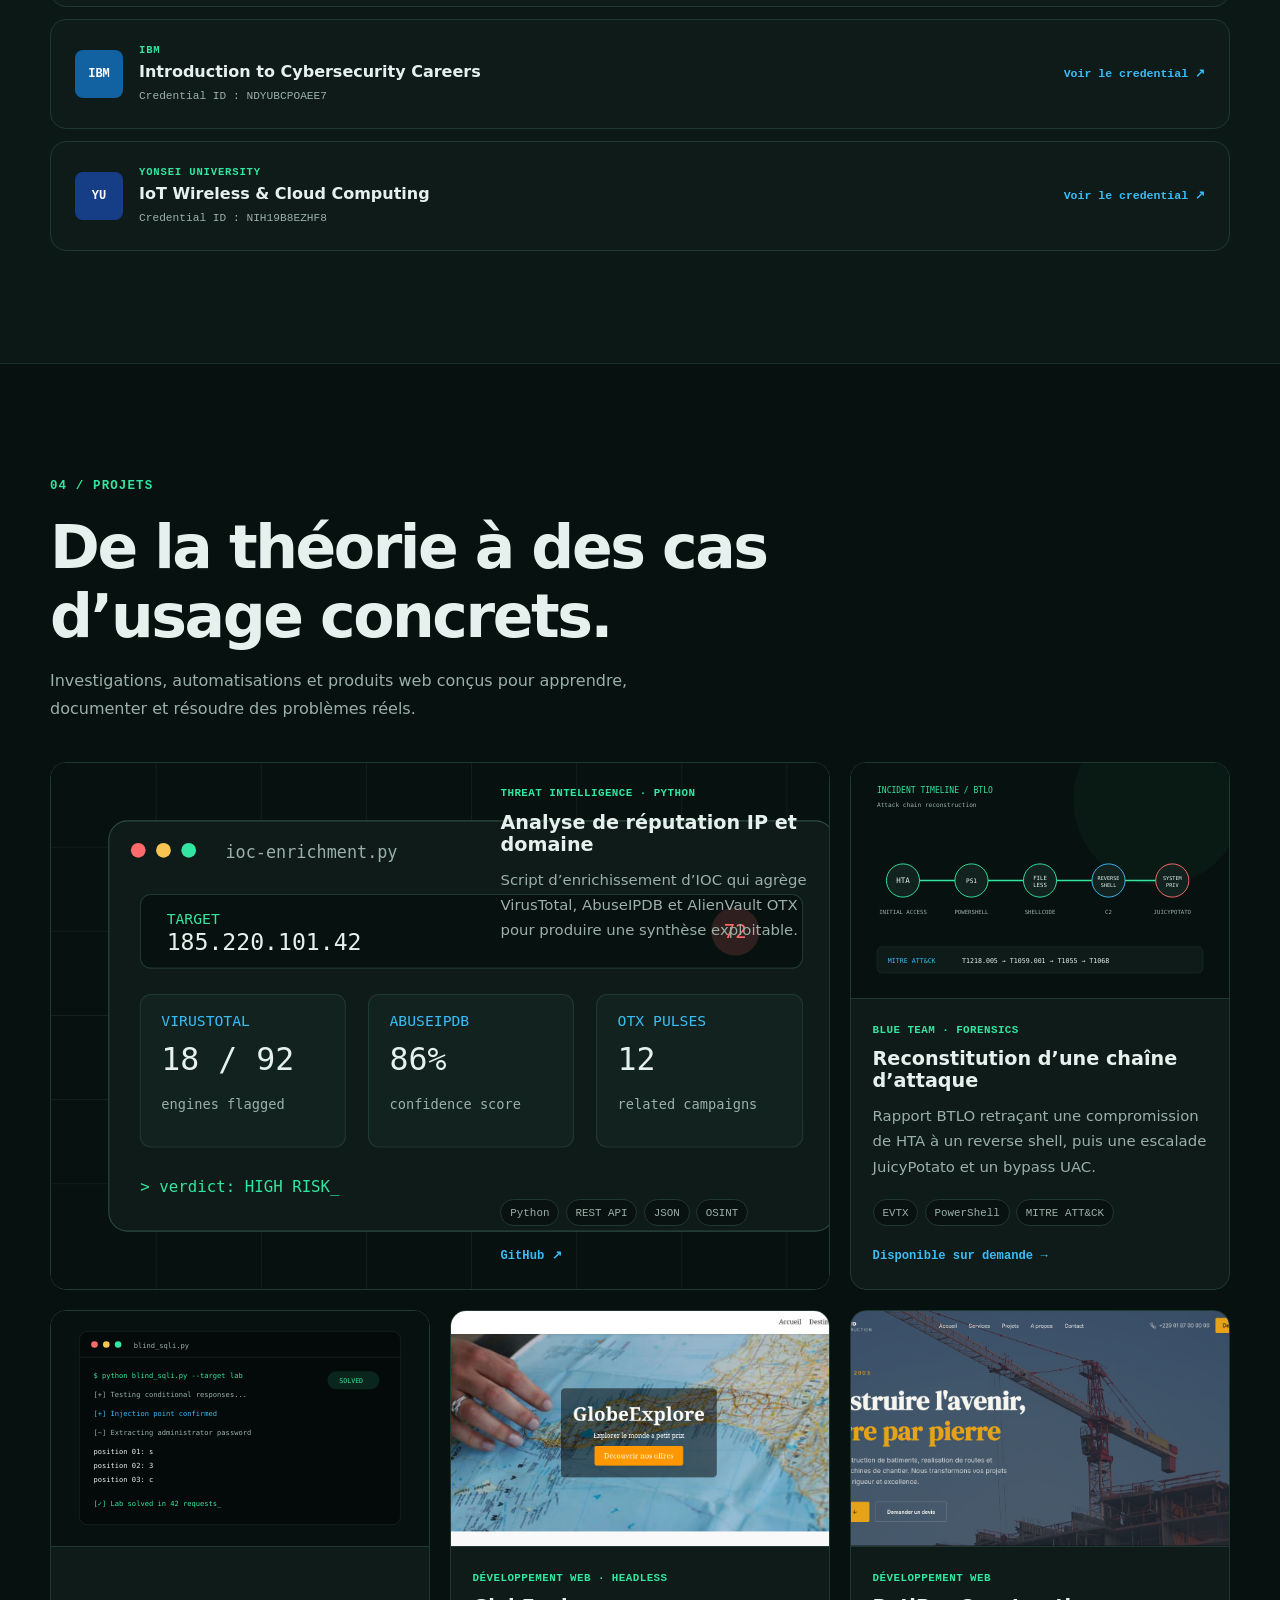
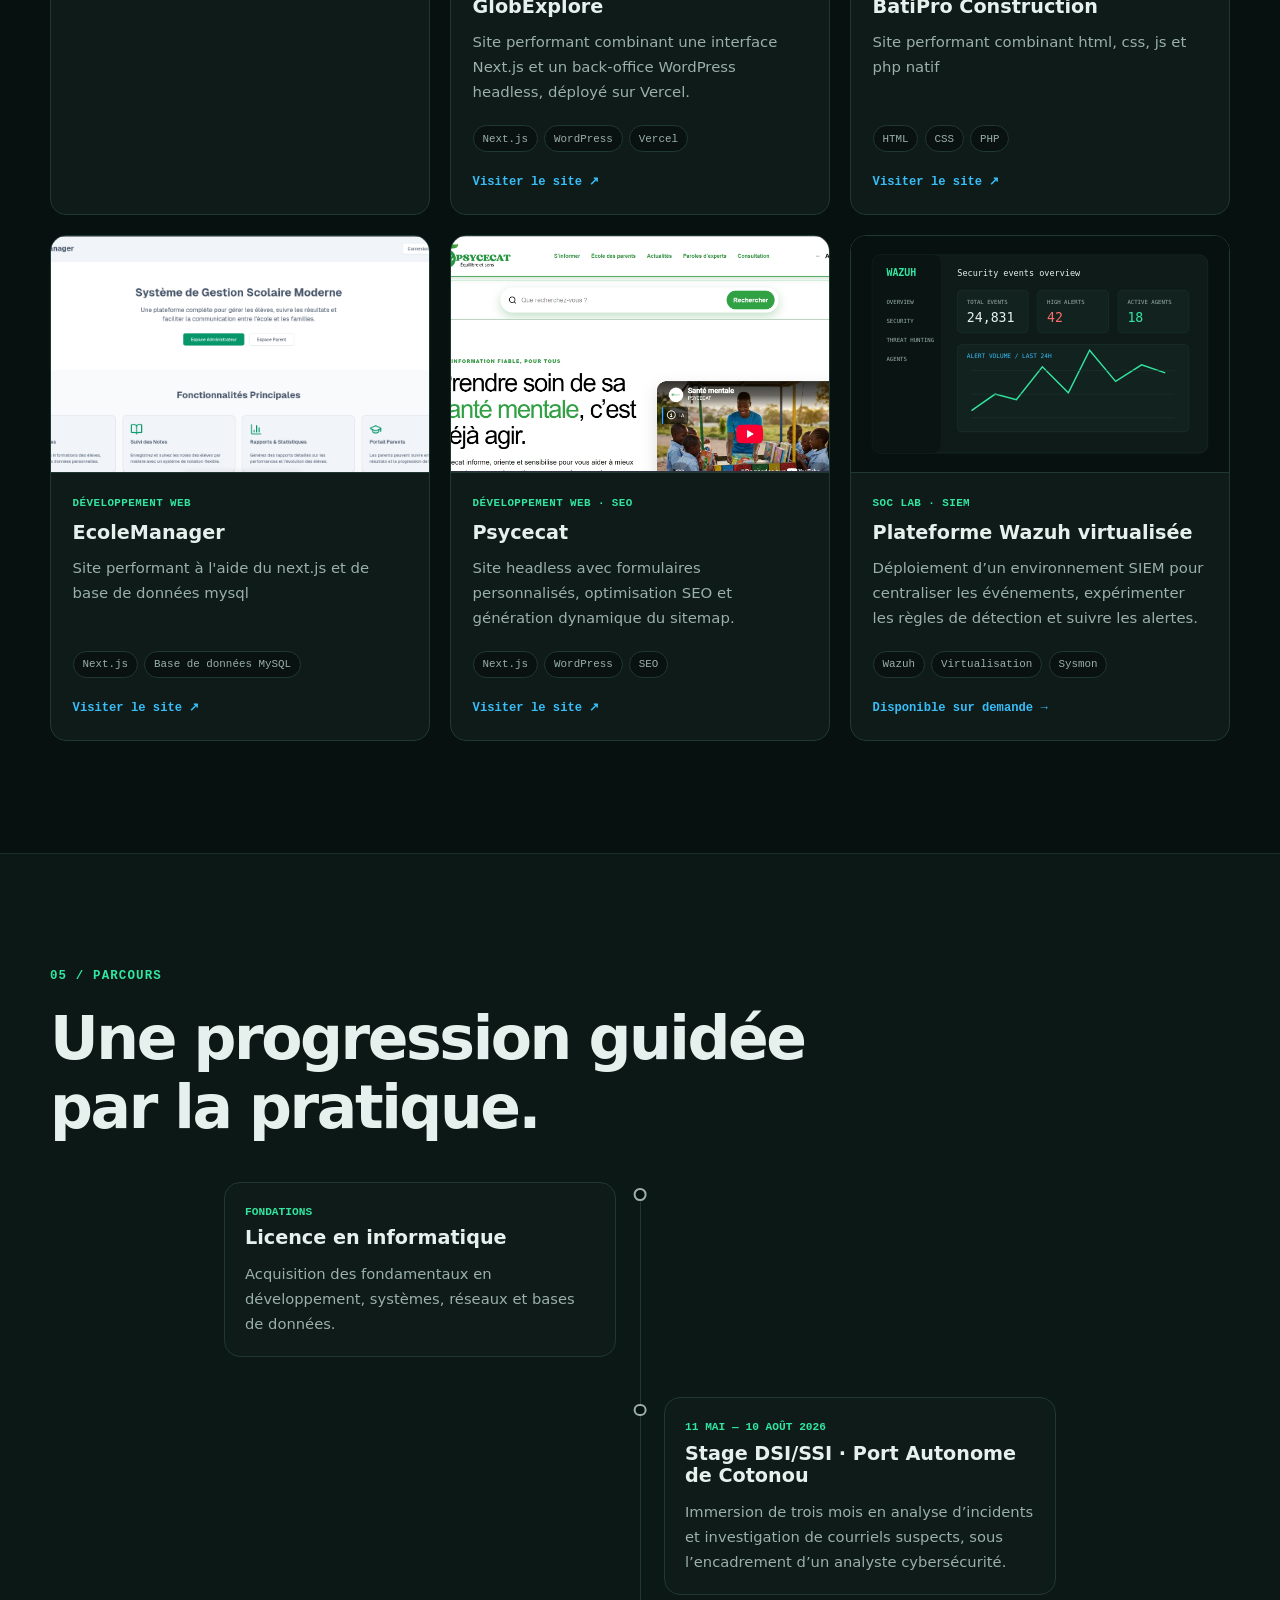
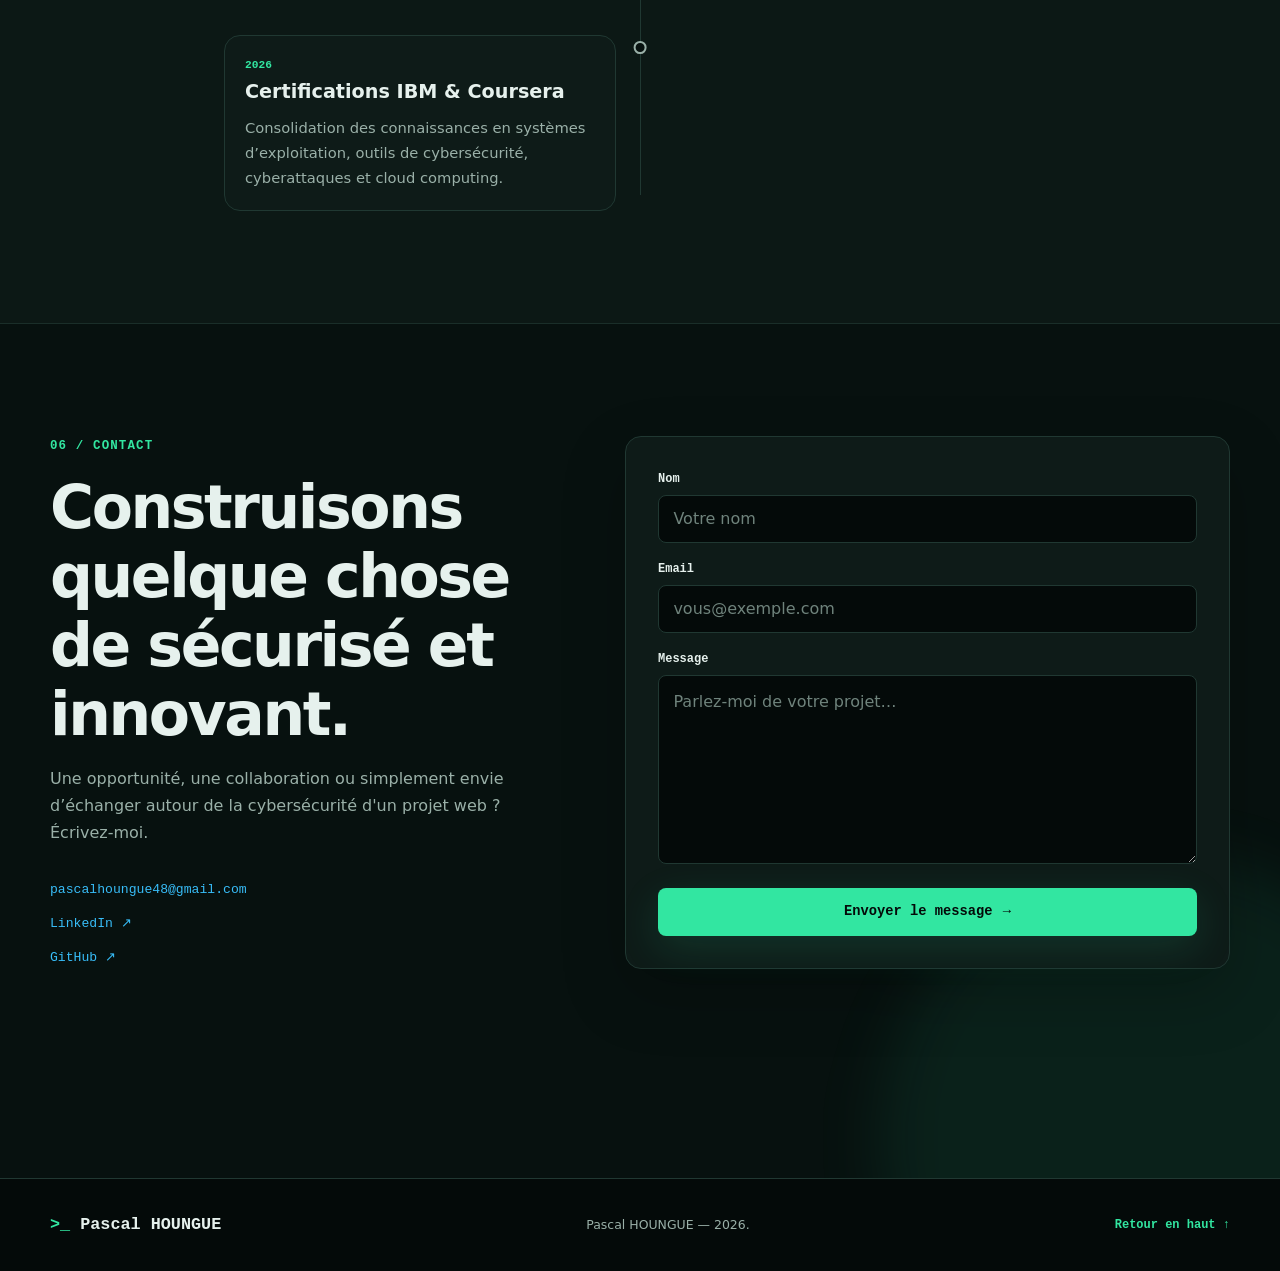
==== commit 9a1bf2eb: "Mise à jour index Retrait dans la section objection" ====
--- a/index.html
+++ b/index.html
@@ -632,17 +632,6 @@
                 </p>
               </div>
             </li>
-            <li class="timeline-item timeline-current reveal">
-              <div class="timeline-marker" aria-hidden="true"></div>
-              <div class="timeline-content">
-                <p>Objectif · 16–17 novembre 2026</p>
-                <h3>Préparation HackerLab 2026</h3>
-                <p>
-                  Entraînement CTF multidisciplinaire pour la finale organisée par
-                  ASIN-Bénin à Cotonou.
-                </p>
-              </div>
-            </li>
           </ol>
         </div>
       </section>
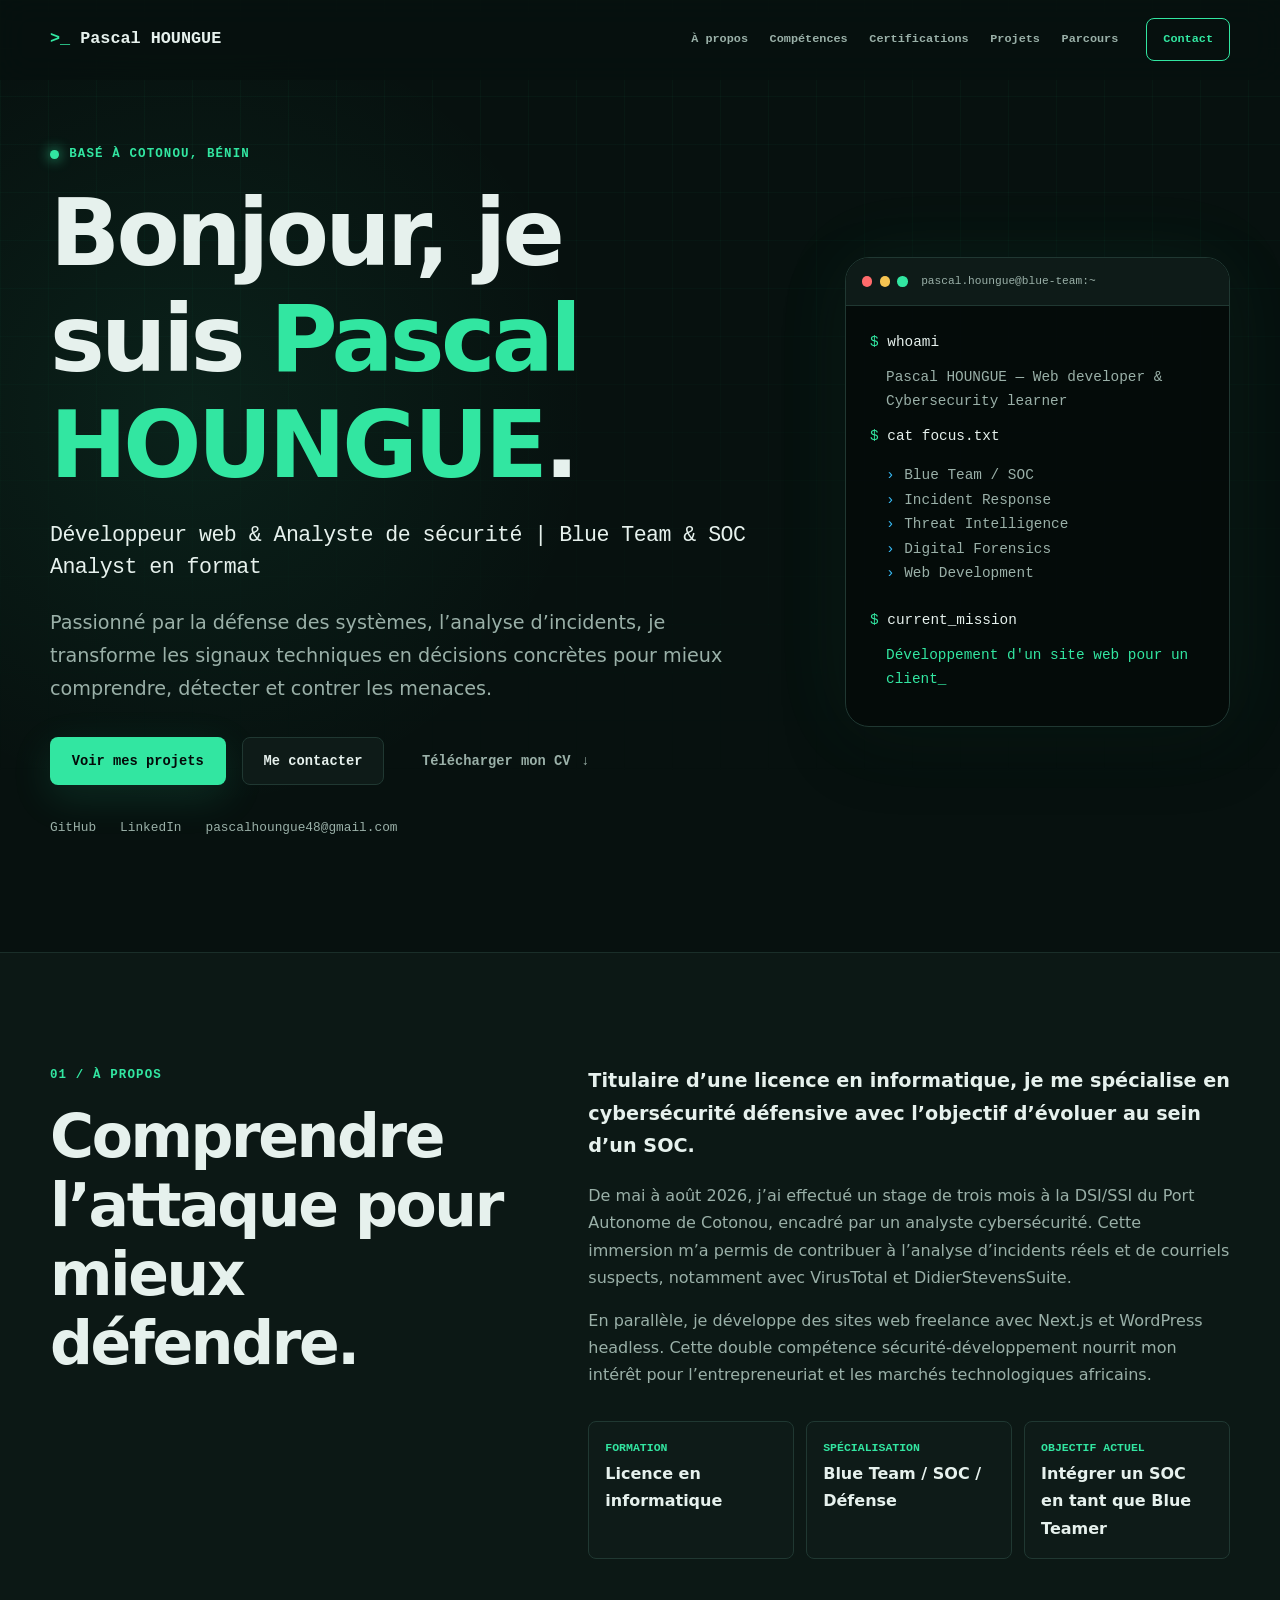
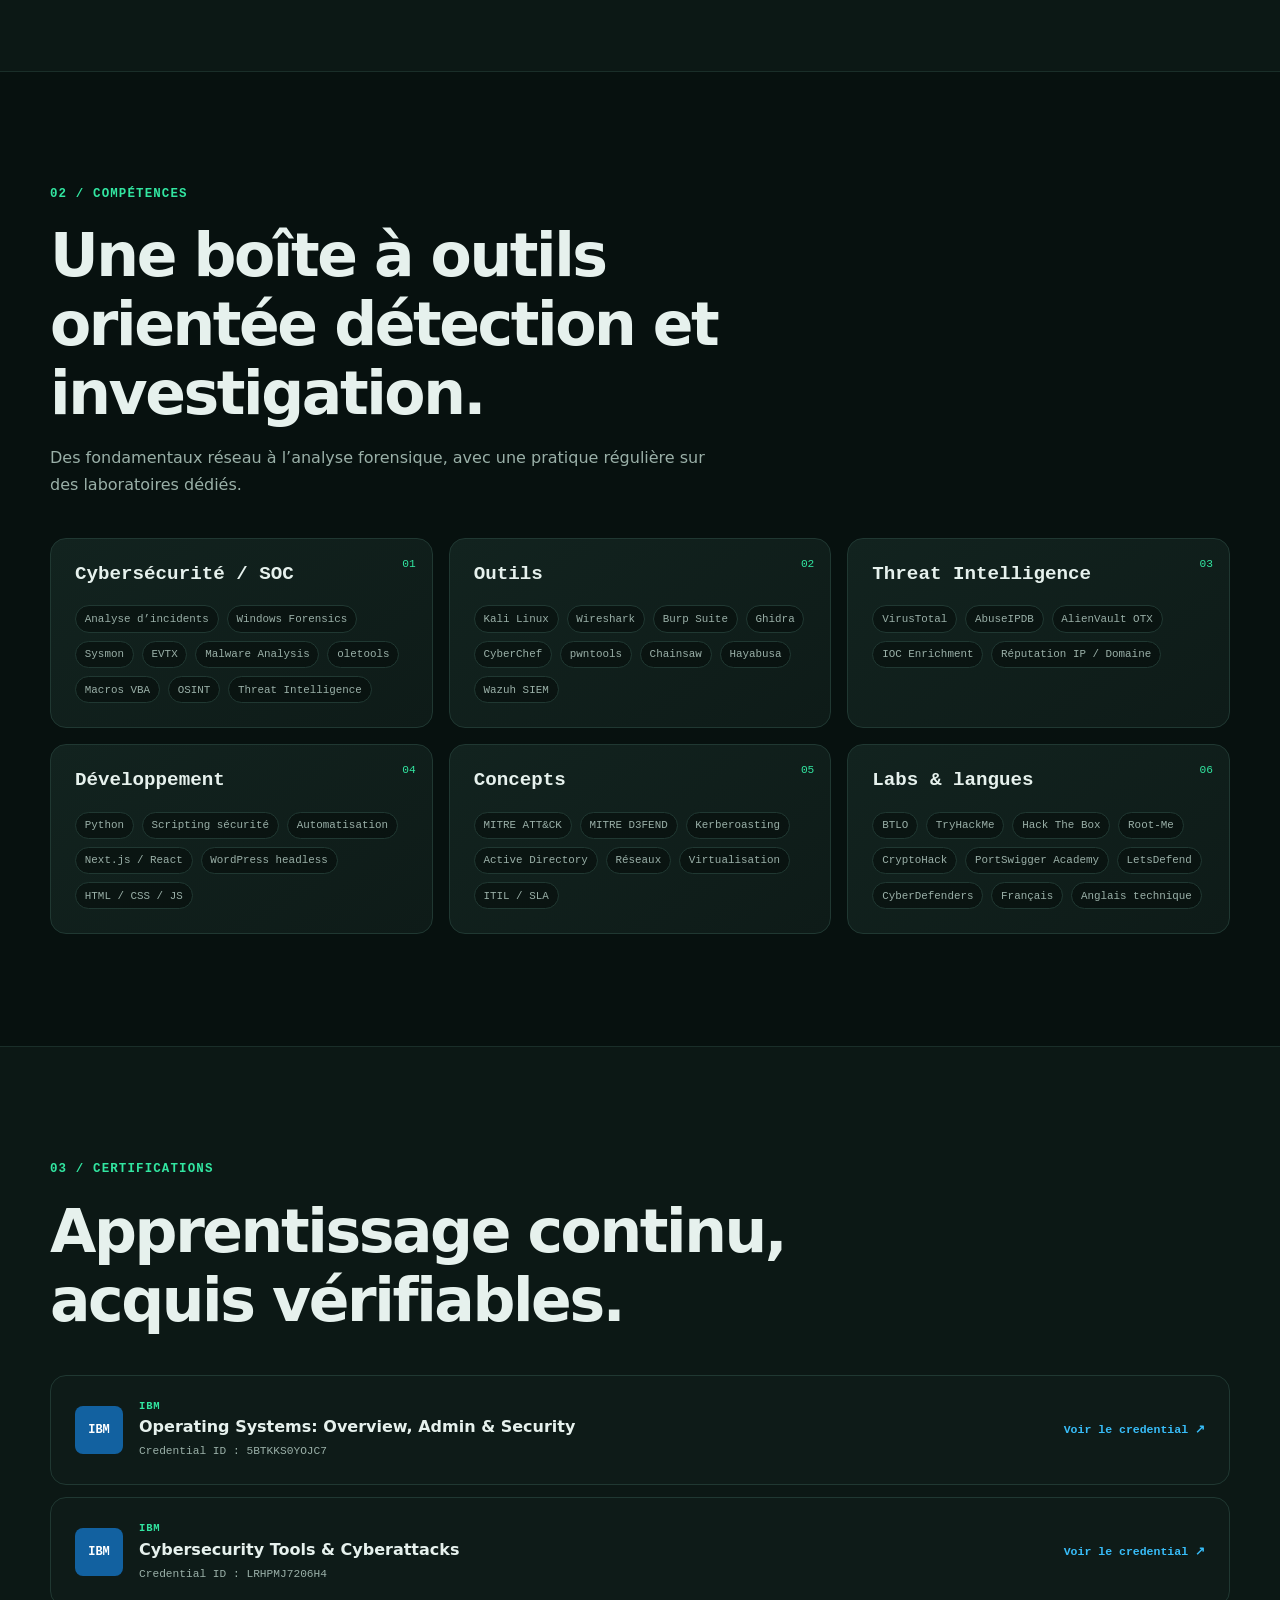
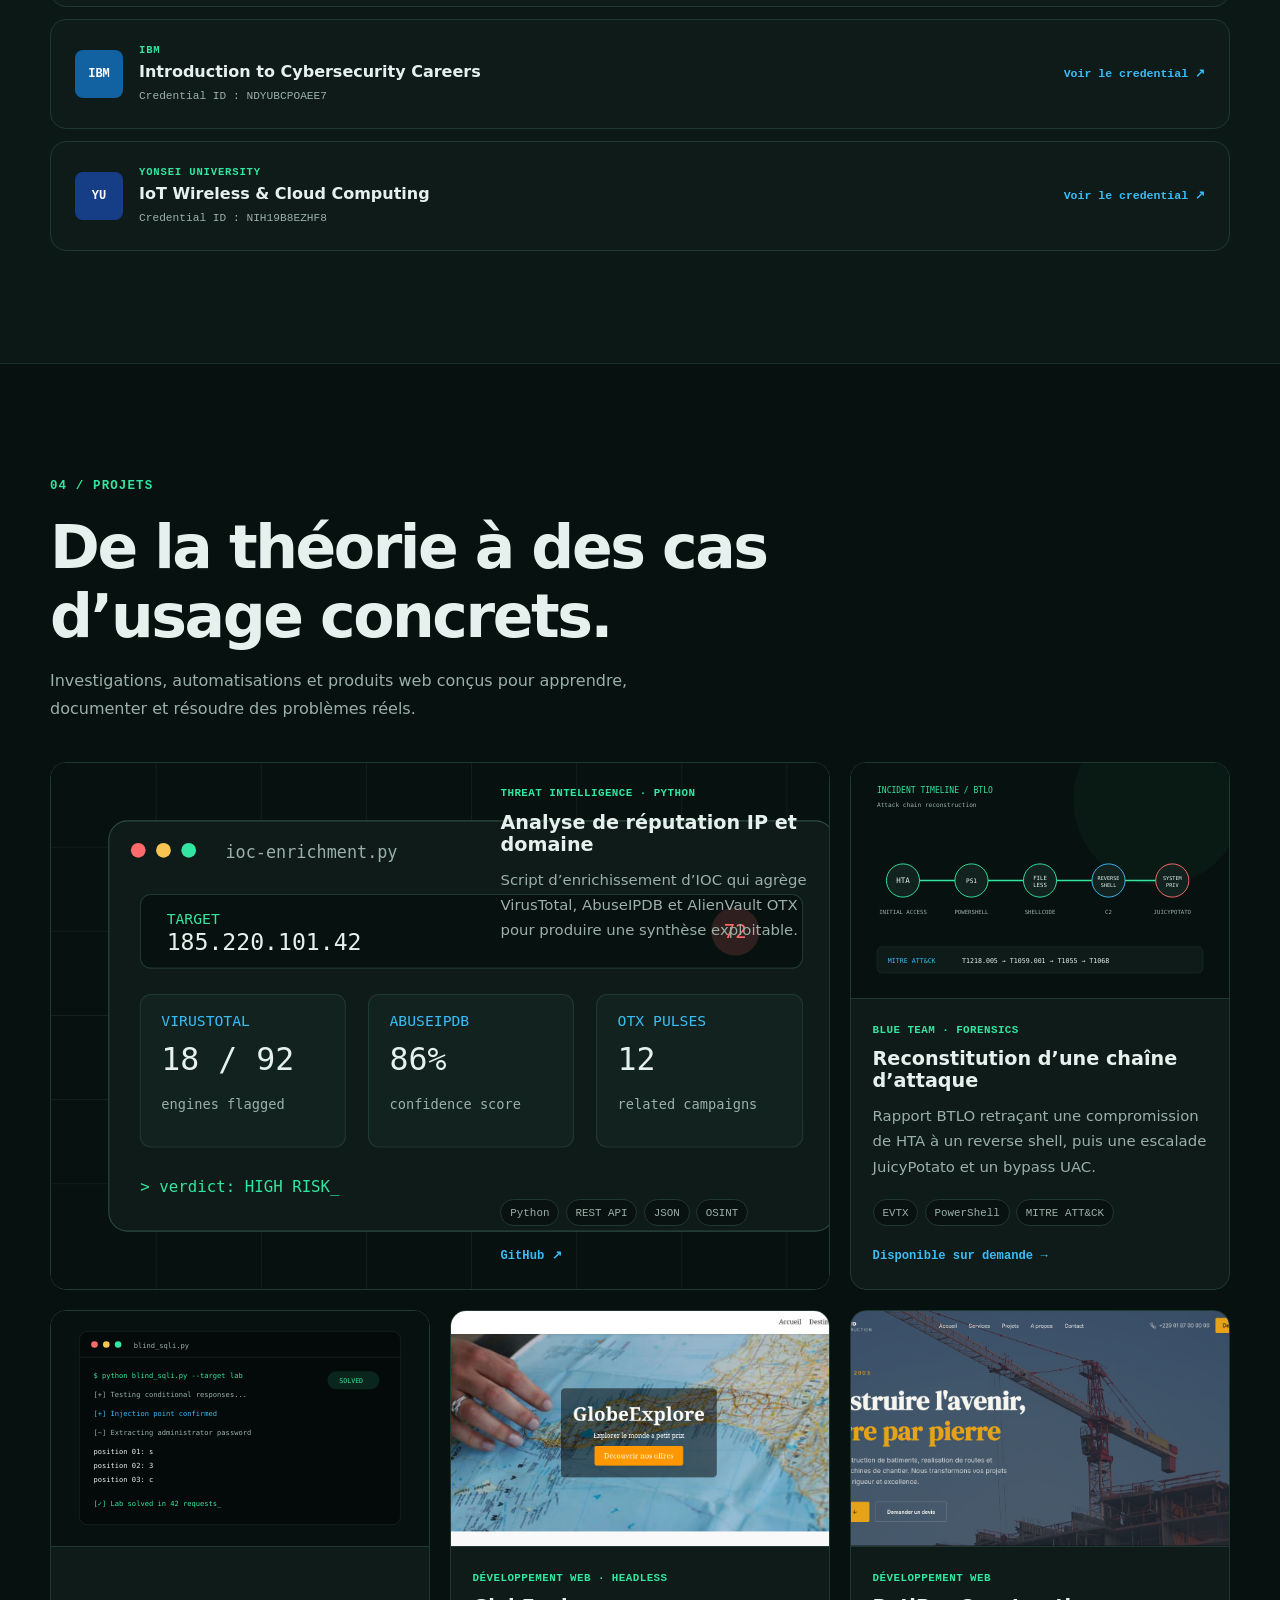
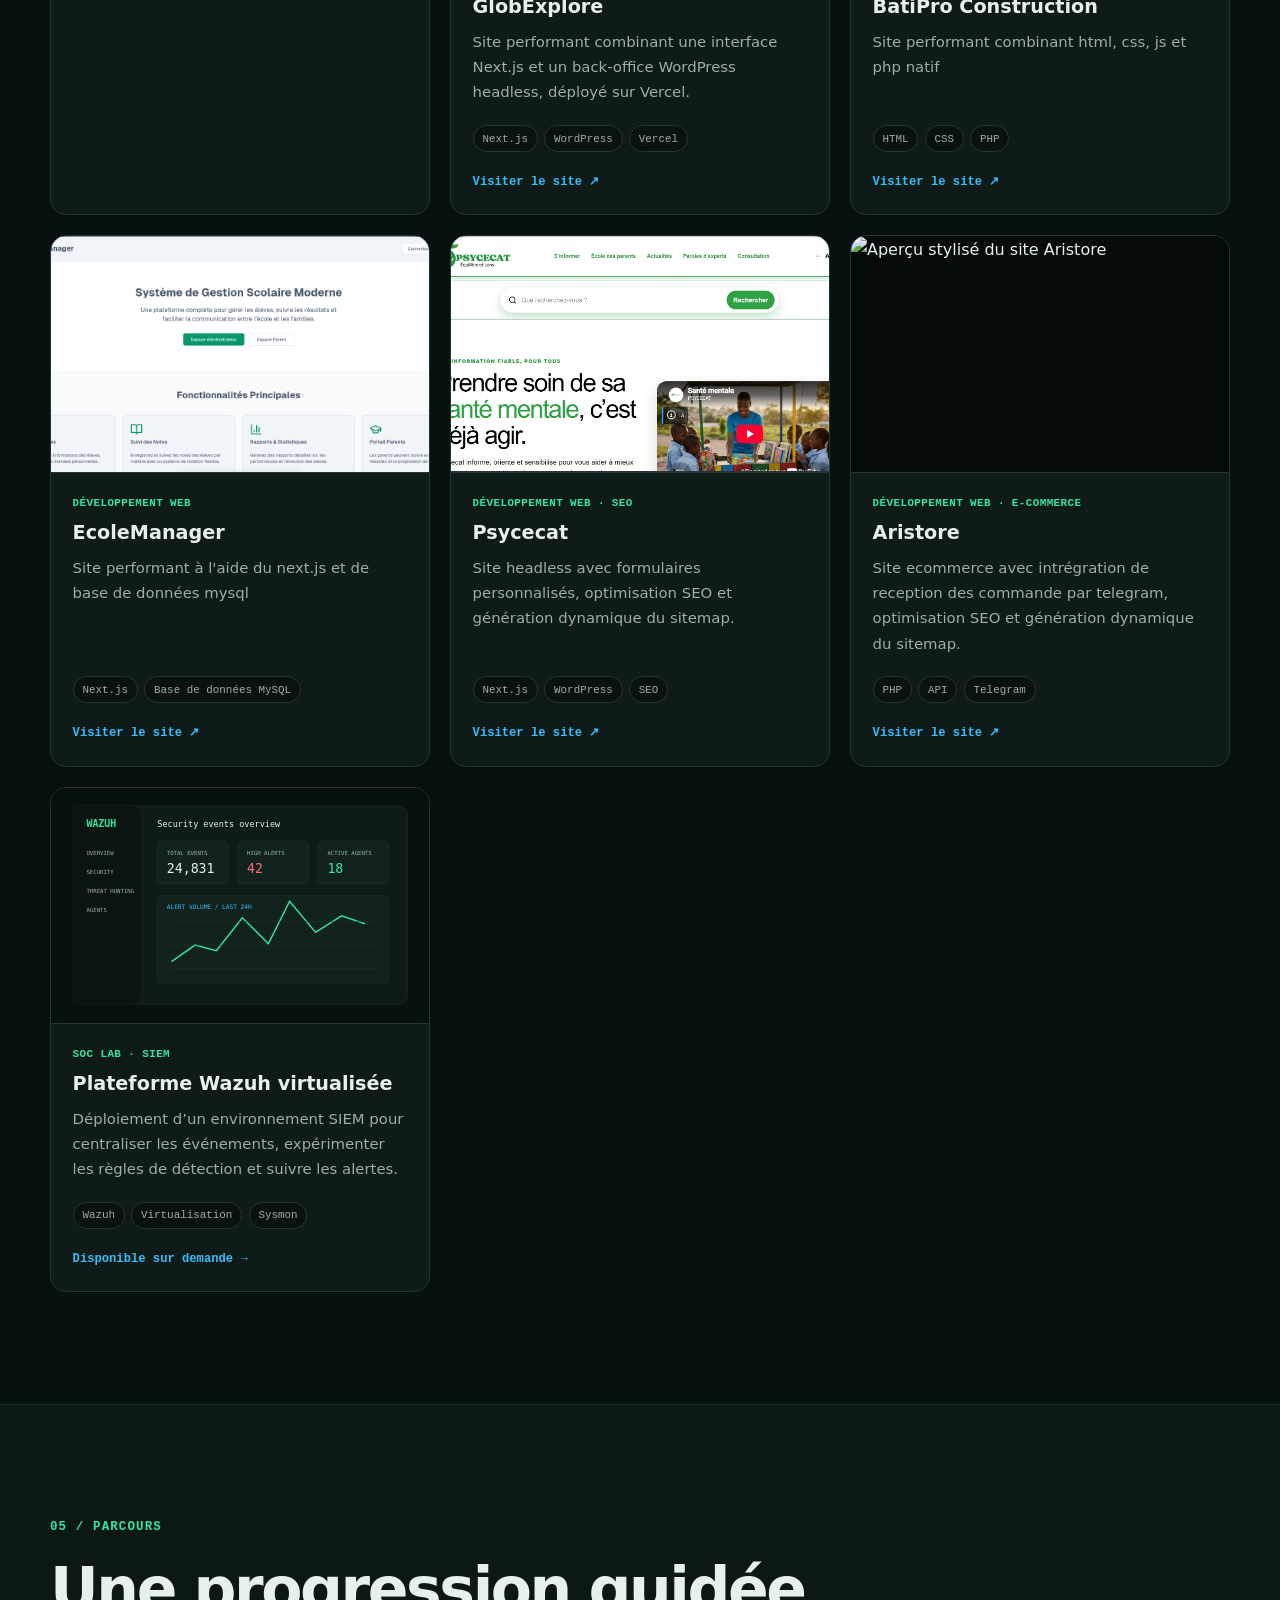
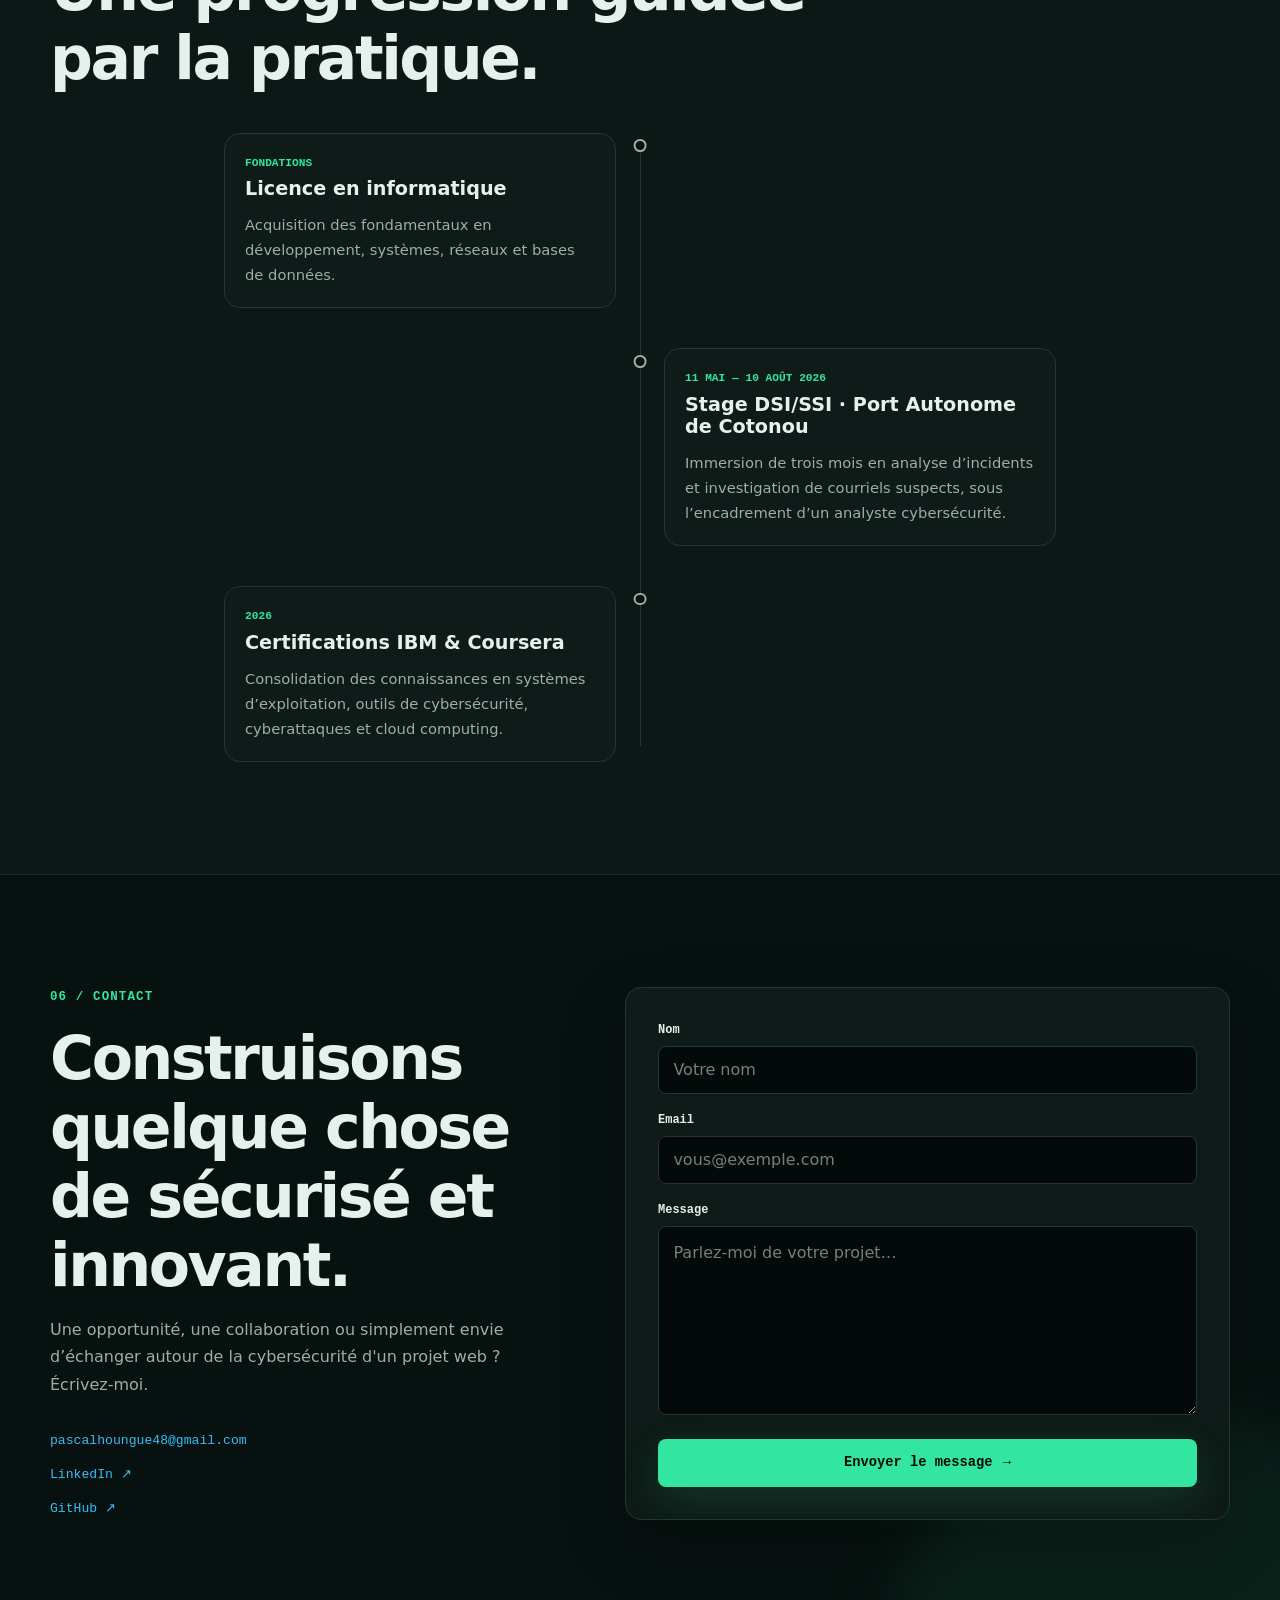
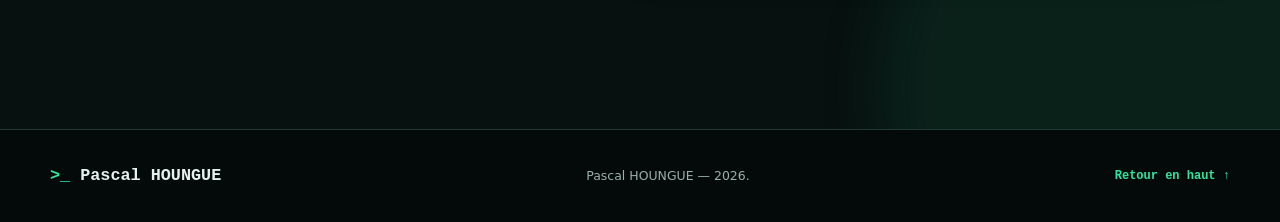
==== commit 00ee3983: "Add project card for Aristore e-commerce site Added a new project card for the Aristore e-commerce s" ====
--- a/index.html
+++ b/index.html
@@ -558,6 +558,42 @@
               </div>
             </article>
 
+           <article class="project-card reveal">
+              <a
+                class="project-image"
+                href="https://ari-store.alwaysdata.net/"
+                target="_blank"
+                rel="noopener noreferrer"
+                aria-label="Voir le site Aristore"
+              >
+                <img
+                  src="assets/images/projects/aristore.png"
+                  alt="Aperçu stylisé du site Aristore"
+                  width="800"
+                  height="500"
+                  loading="lazy"
+                >
+              </a>
+              <div class="project-content">
+                <p class="project-type">Développement web · E-commerce</p>
+                <h3>Aristore</h3>
+                <p>
+                  Site ecommerce avec intrégration de reception des commande par telegram, optimisation SEO et
+                  génération dynamique du sitemap.
+                </p>
+                <ul class="project-stack" aria-label="Technologies utilisées">
+                  <li>PHP</li>
+                  <li>API</li>
+                  <li>Telegram</li>
+                </ul>
+                <div class="project-links">
+                  <a href="https://ari-store.alwaysdata.net/" target="_blank" rel="noopener noreferrer">
+                    Visiter le site <span aria-hidden="true">↗</span>
+                  </a>
+                </div>
+              </div>
+            </article>
+
             <article class="project-card reveal">
               <div class="project-image">
                 <img
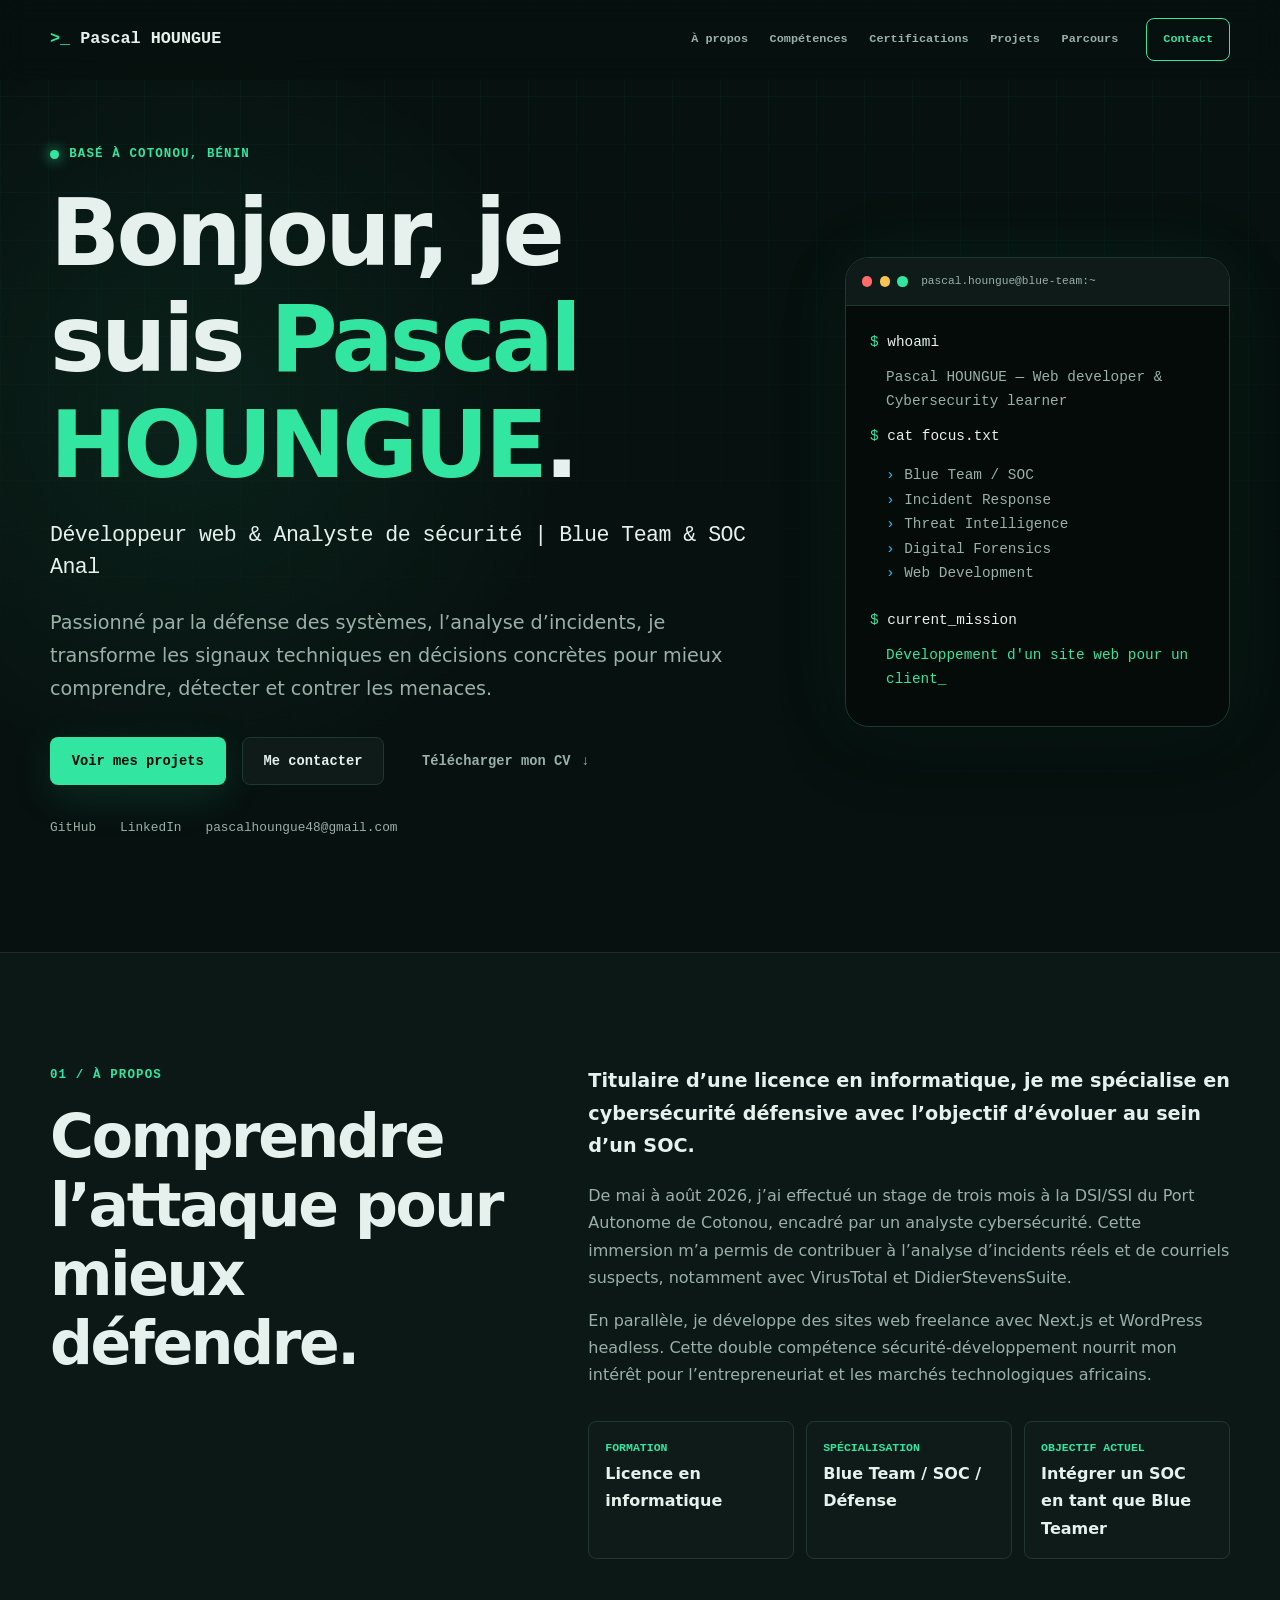
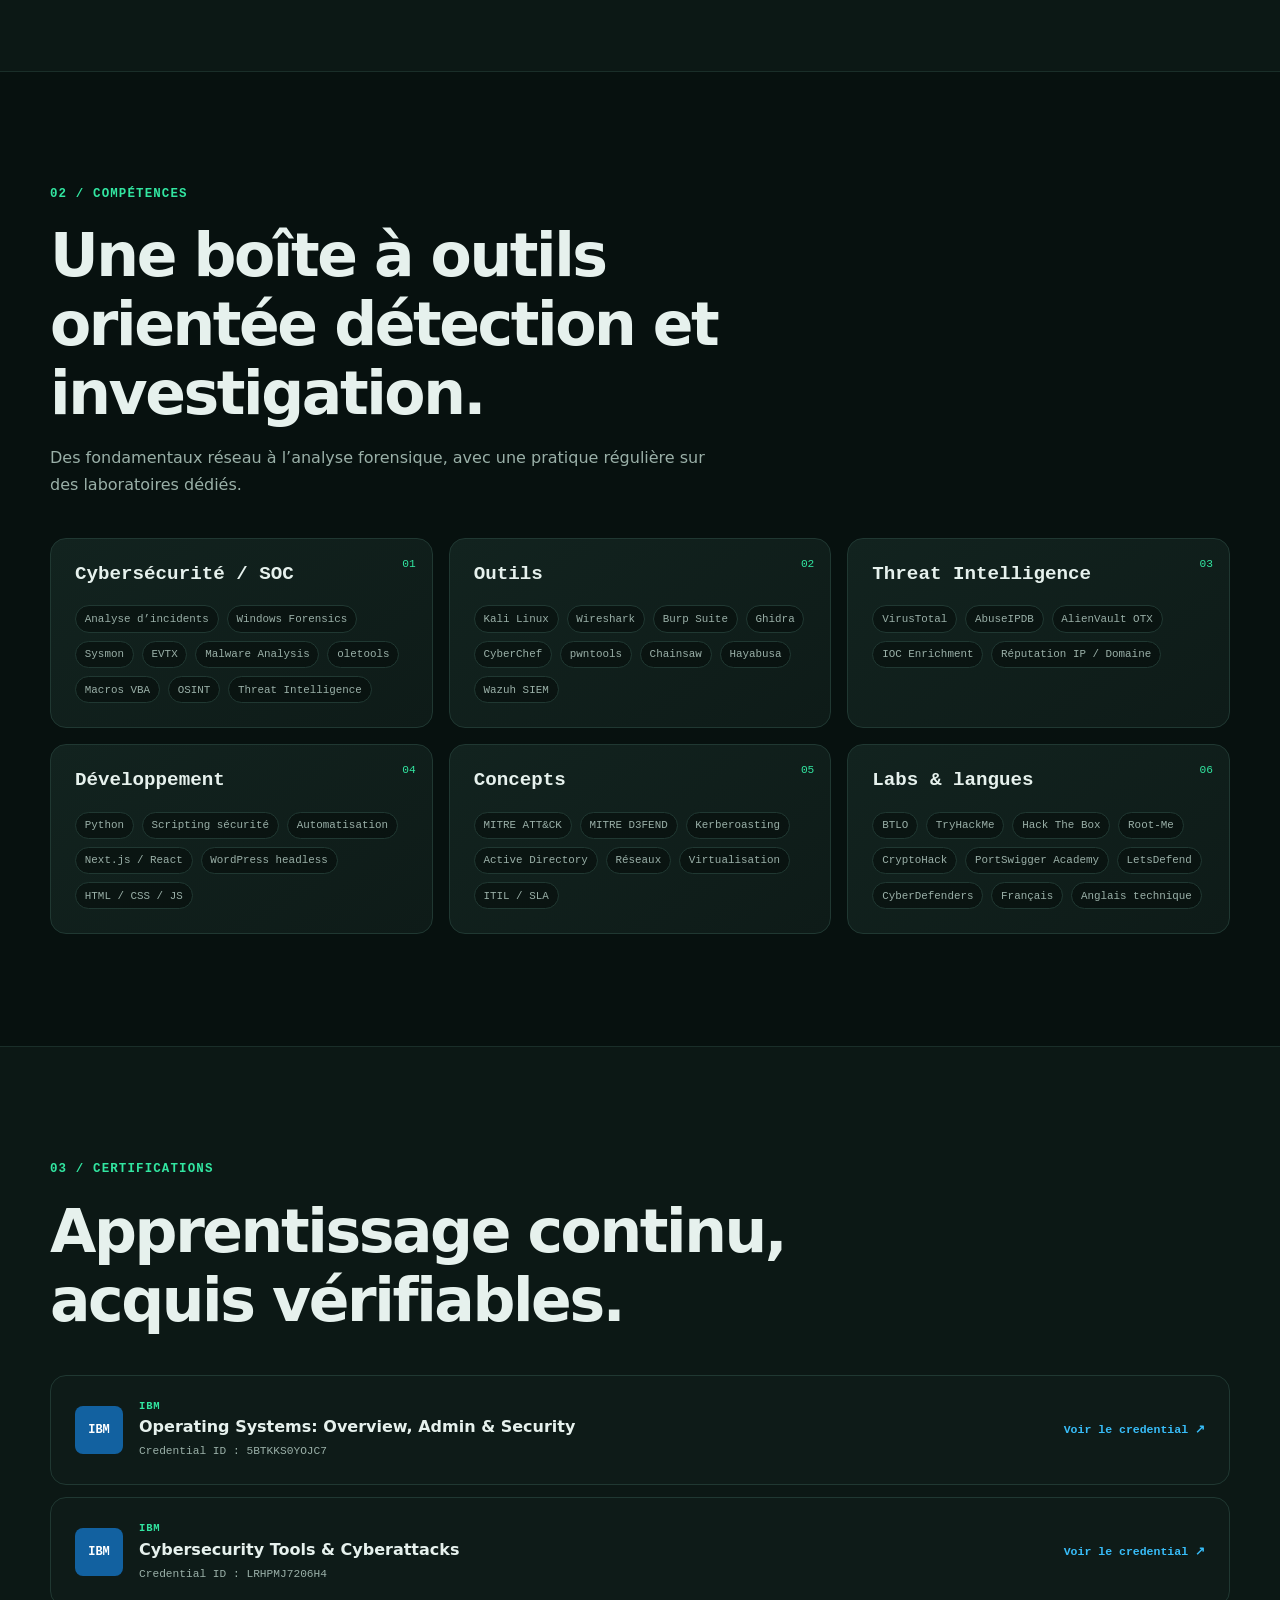
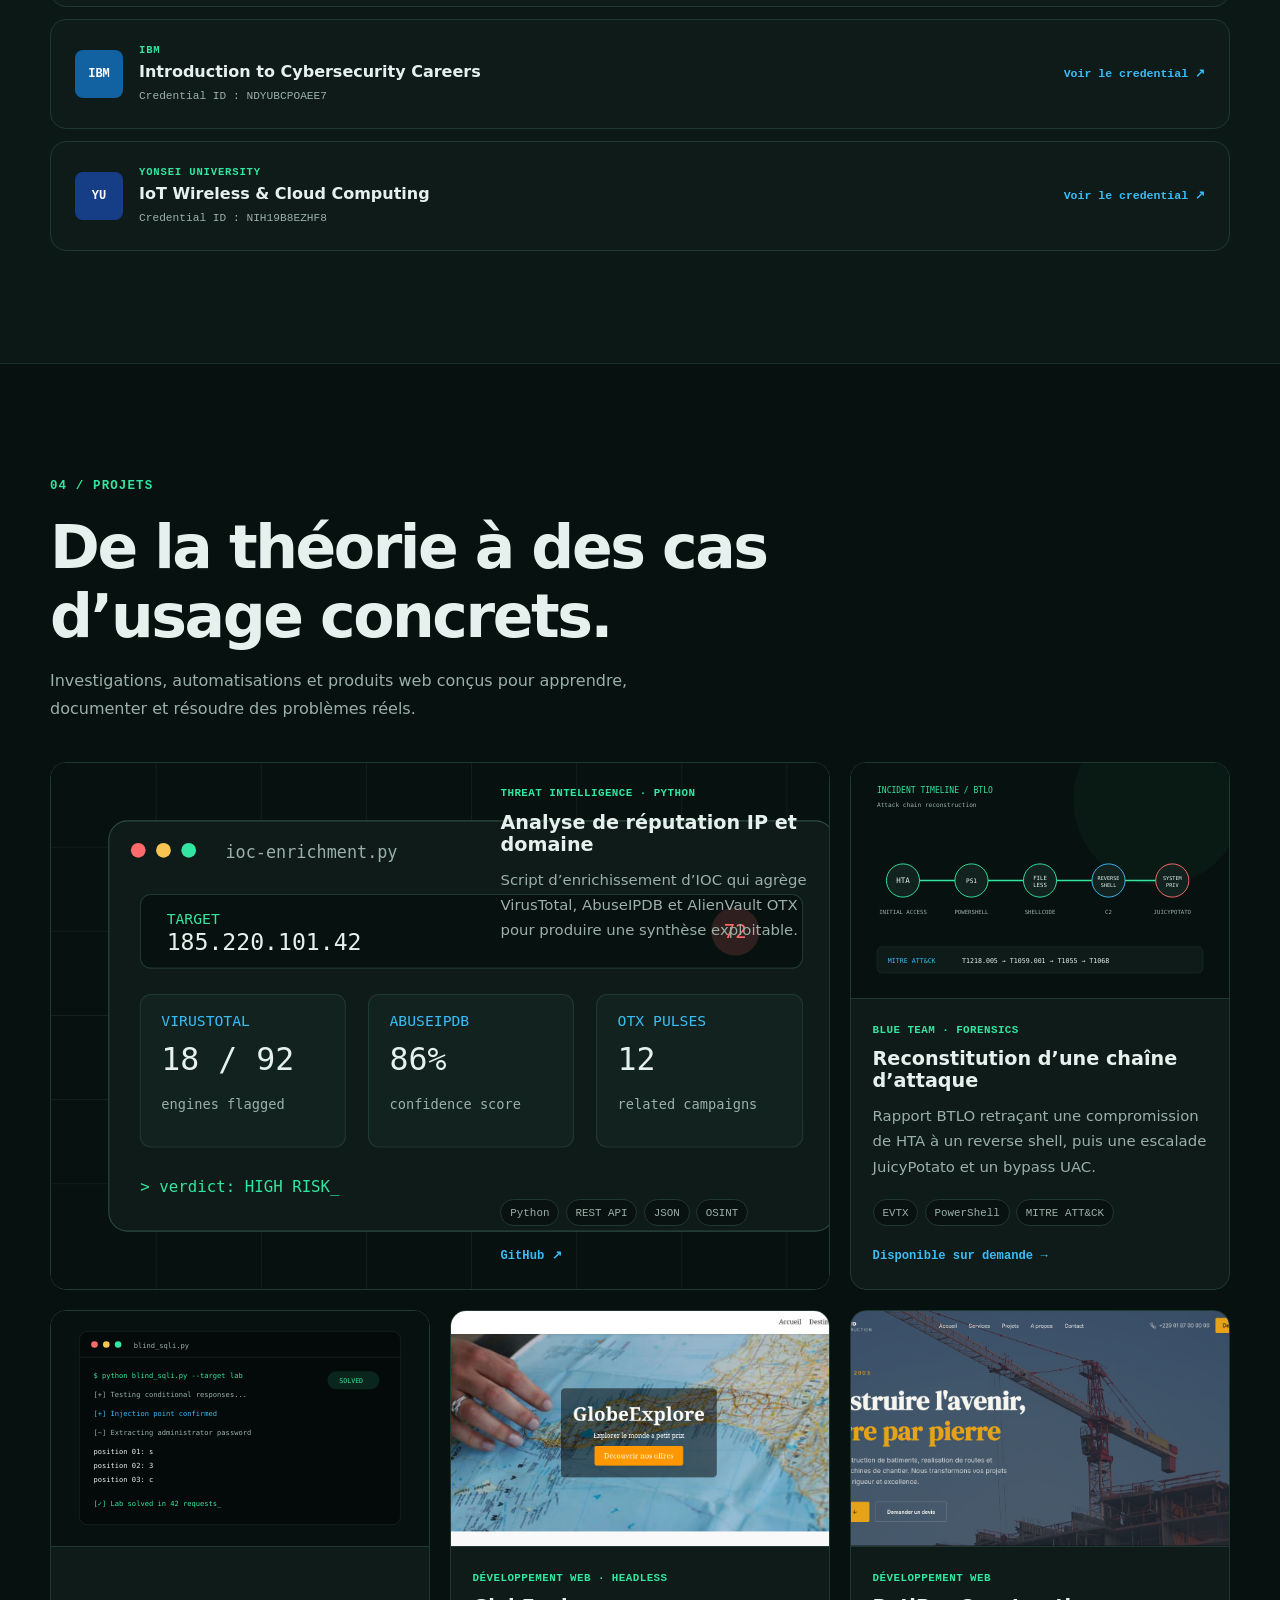
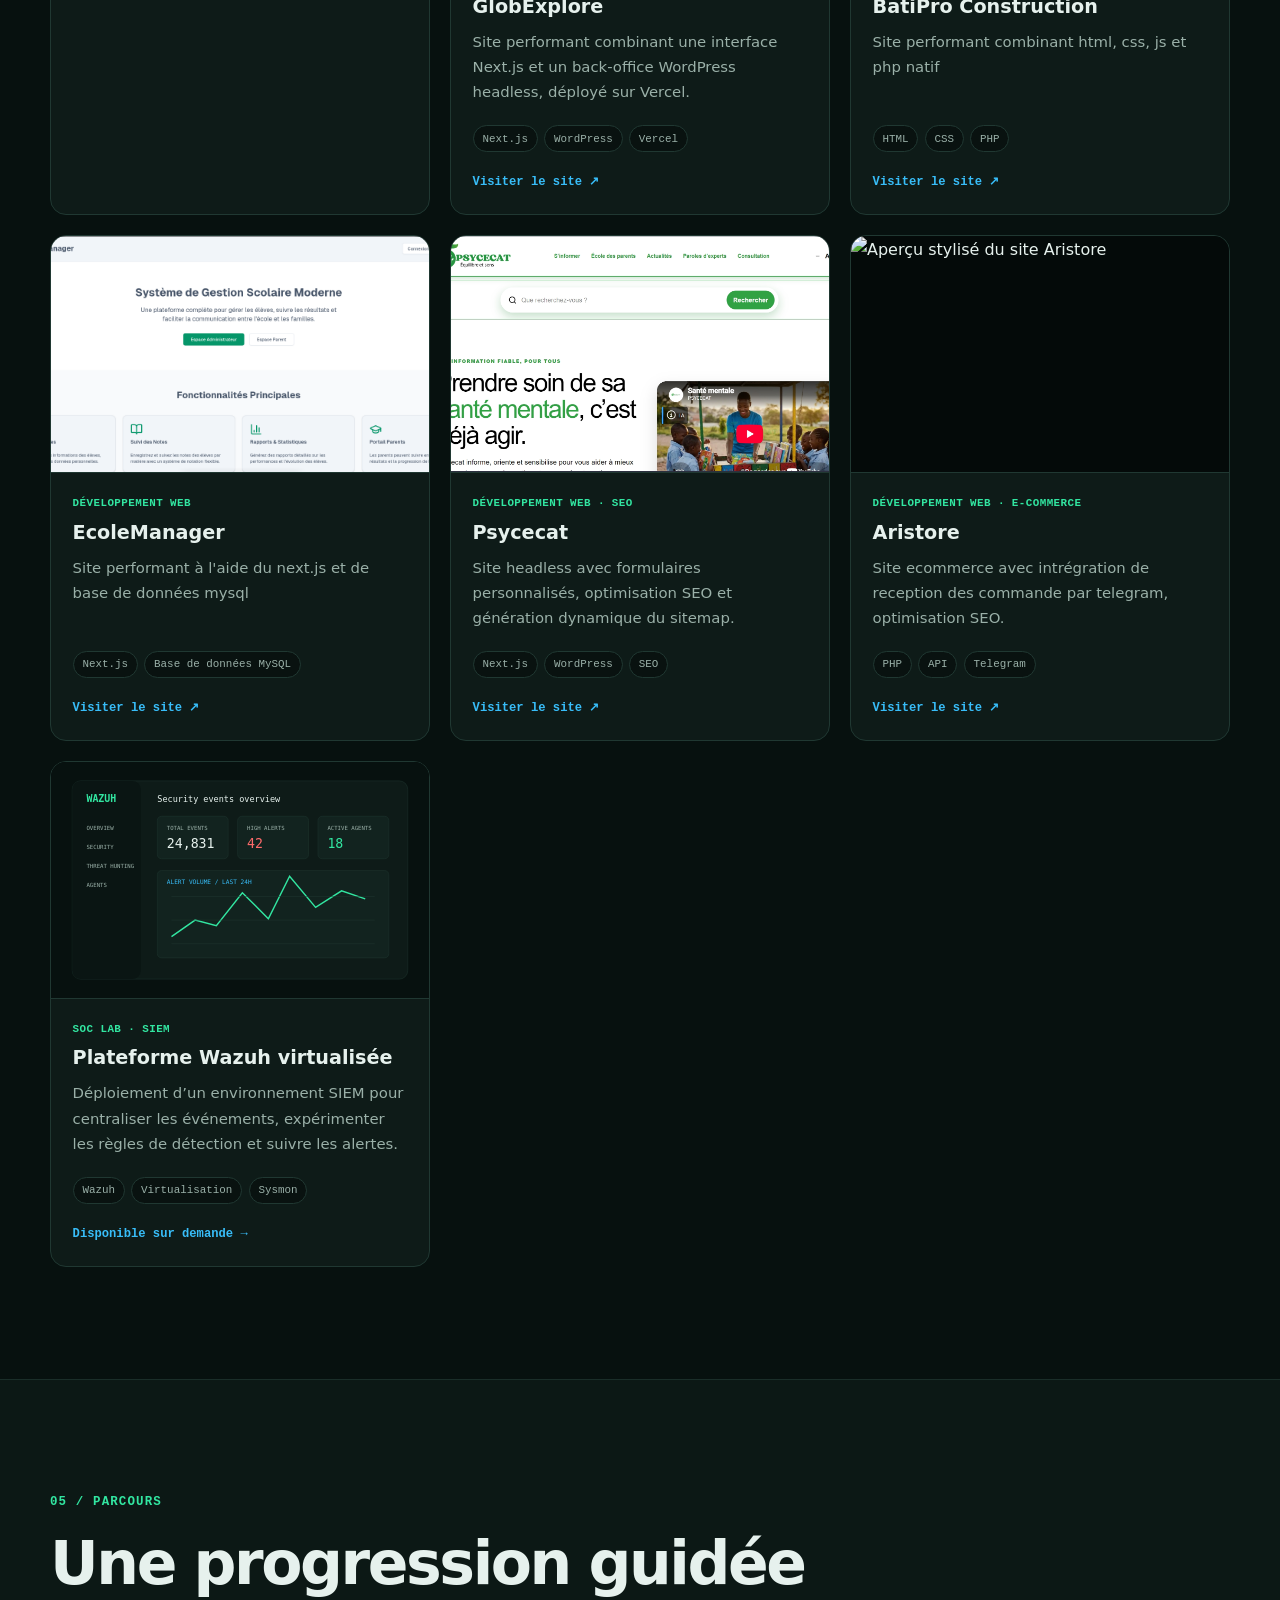
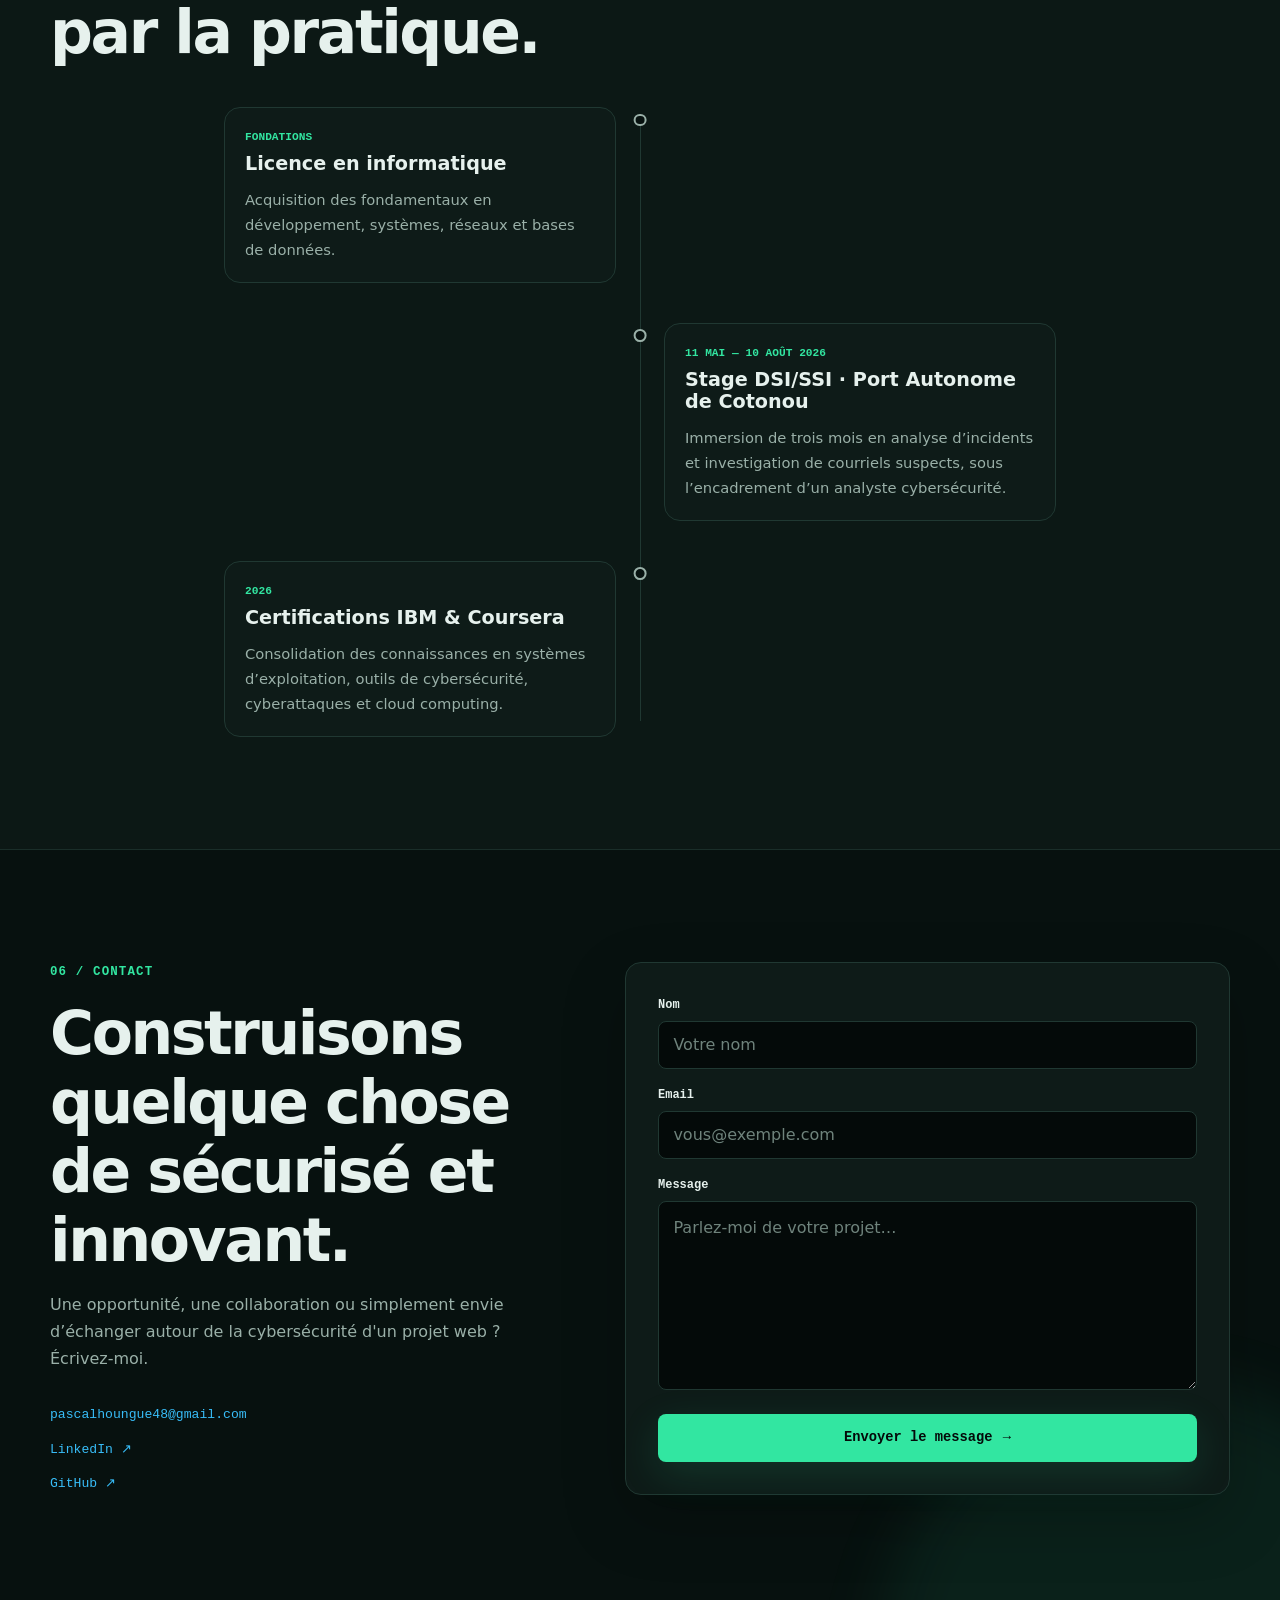
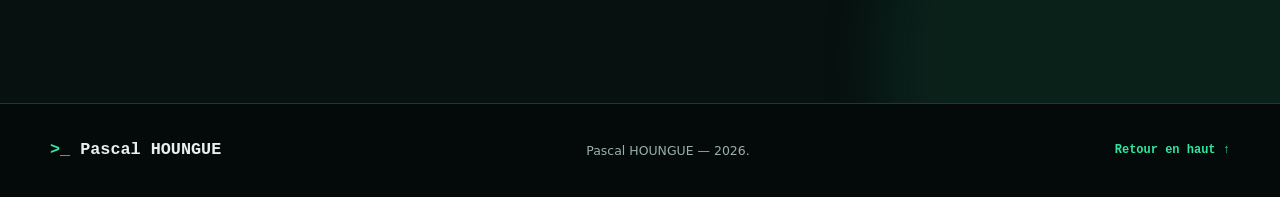
==== commit 6ae93be2: "Update index.html" ====
--- a/index.html
+++ b/index.html
@@ -567,7 +567,7 @@
                 aria-label="Voir le site Aristore"
               >
                 <img
-                  src="assets/images/projects/aristore.png"
+                  src="assets/images/aristore.png"
                   alt="Aperçu stylisé du site Aristore"
                   width="800"
                   height="500"
@@ -578,8 +578,7 @@
                 <p class="project-type">Développement web · E-commerce</p>
                 <h3>Aristore</h3>
                 <p>
-                  Site ecommerce avec intrégration de reception des commande par telegram, optimisation SEO et
-                  génération dynamique du sitemap.
+                  Site ecommerce avec intrégration de reception des commande par telegram, optimisation SEO.
                 </p>
                 <ul class="project-stack" aria-label="Technologies utilisées">
                   <li>PHP</li>
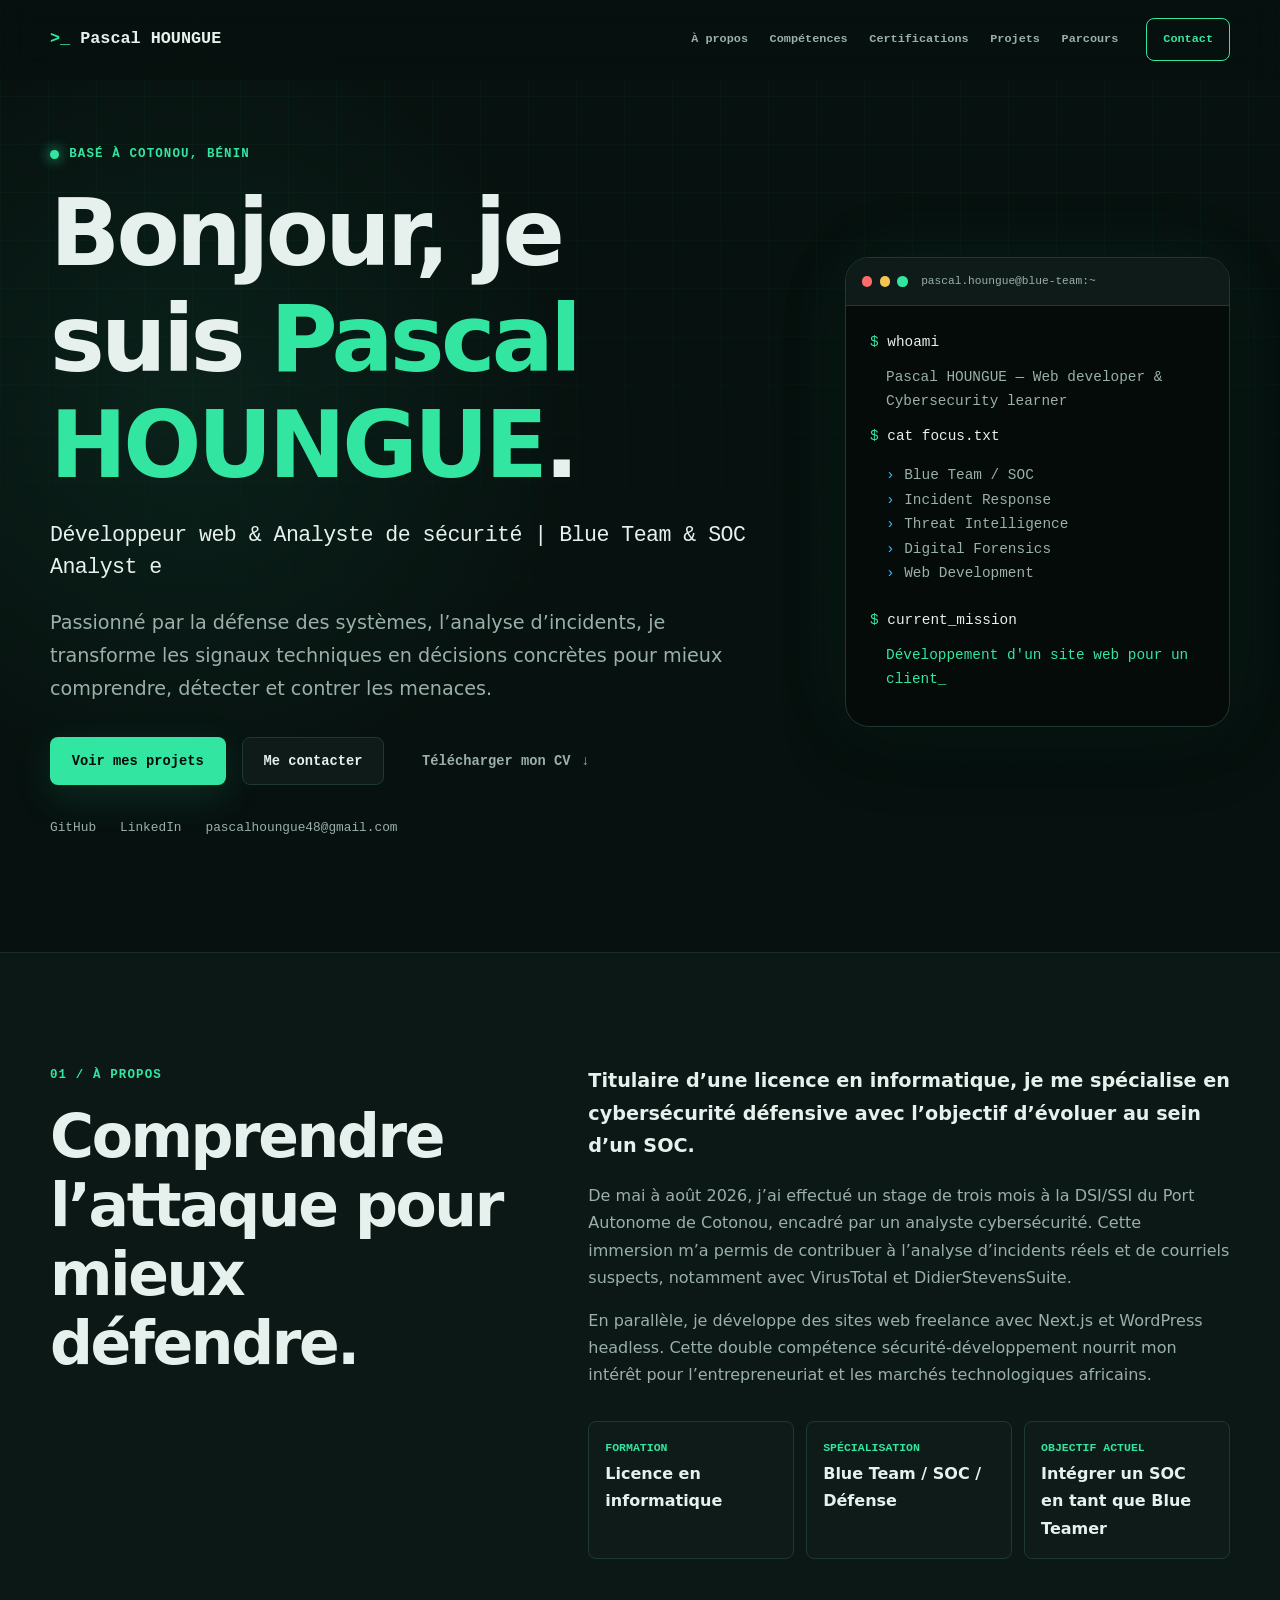
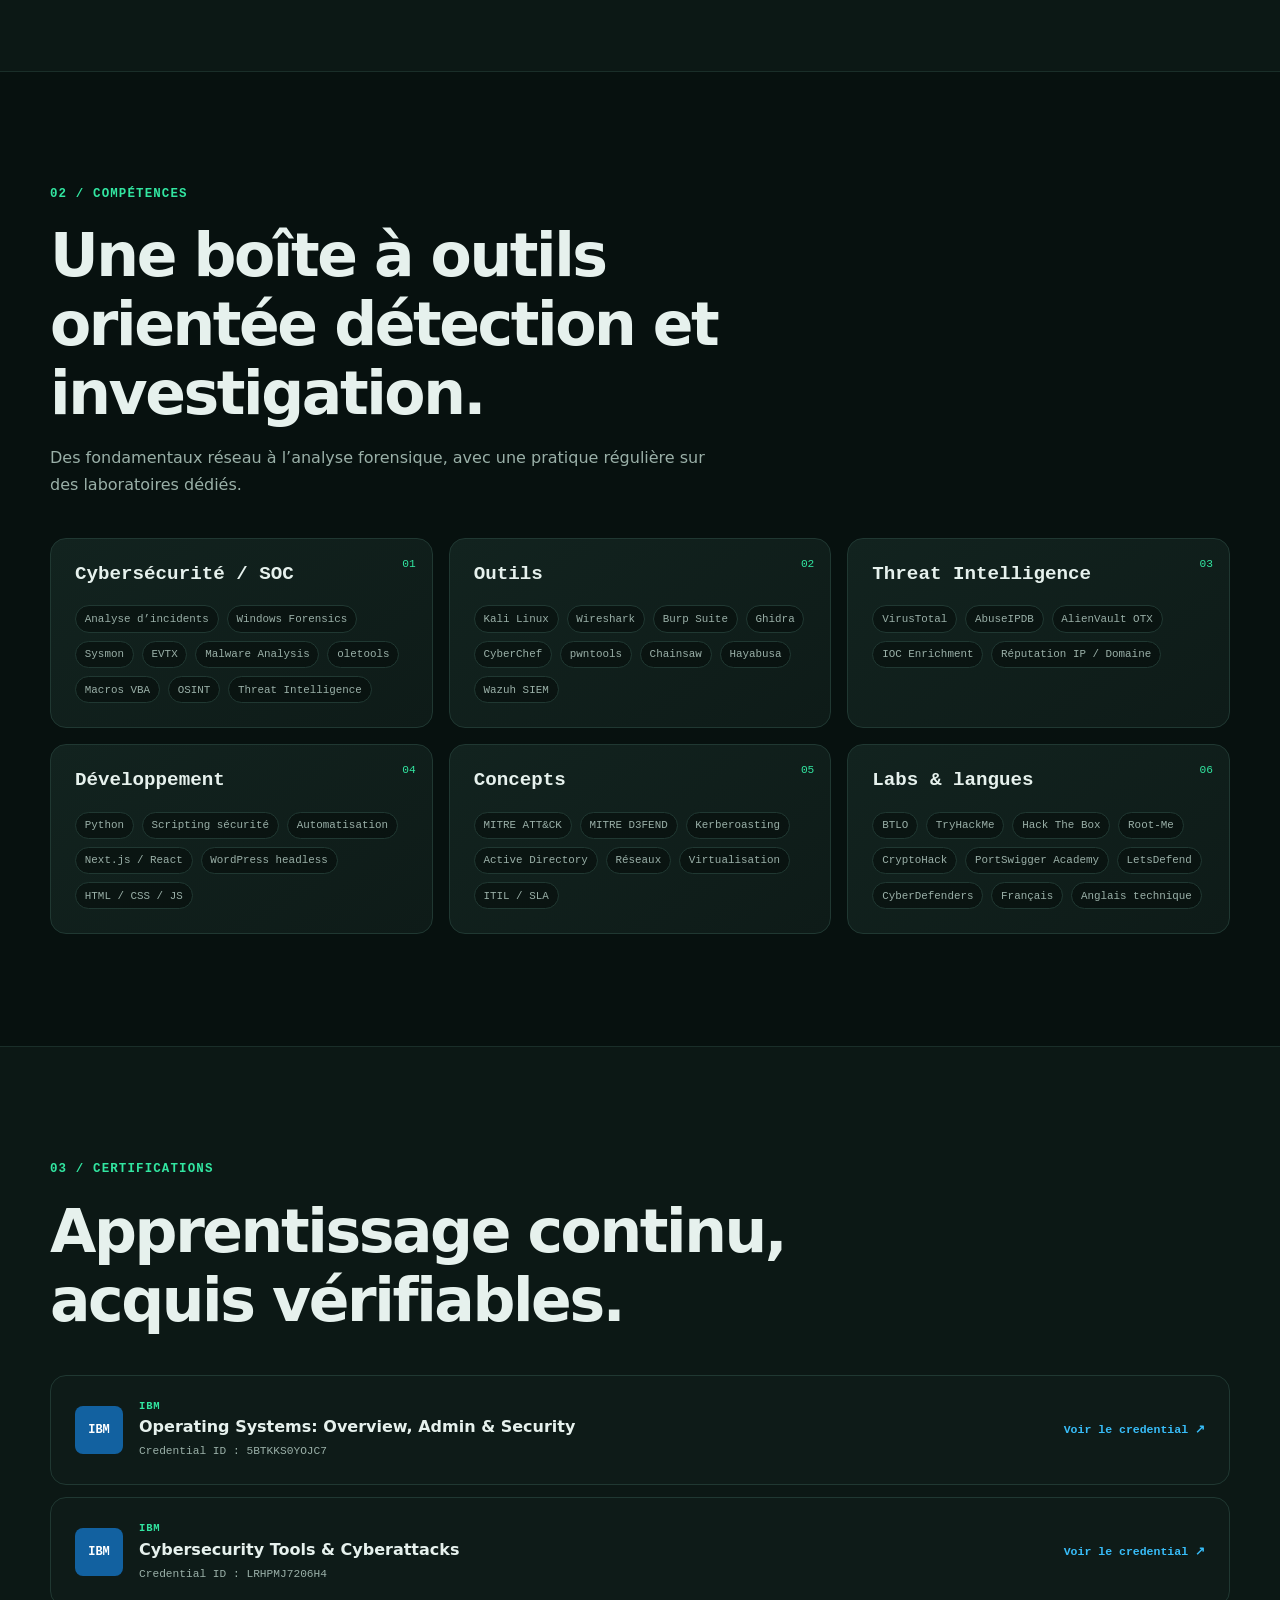
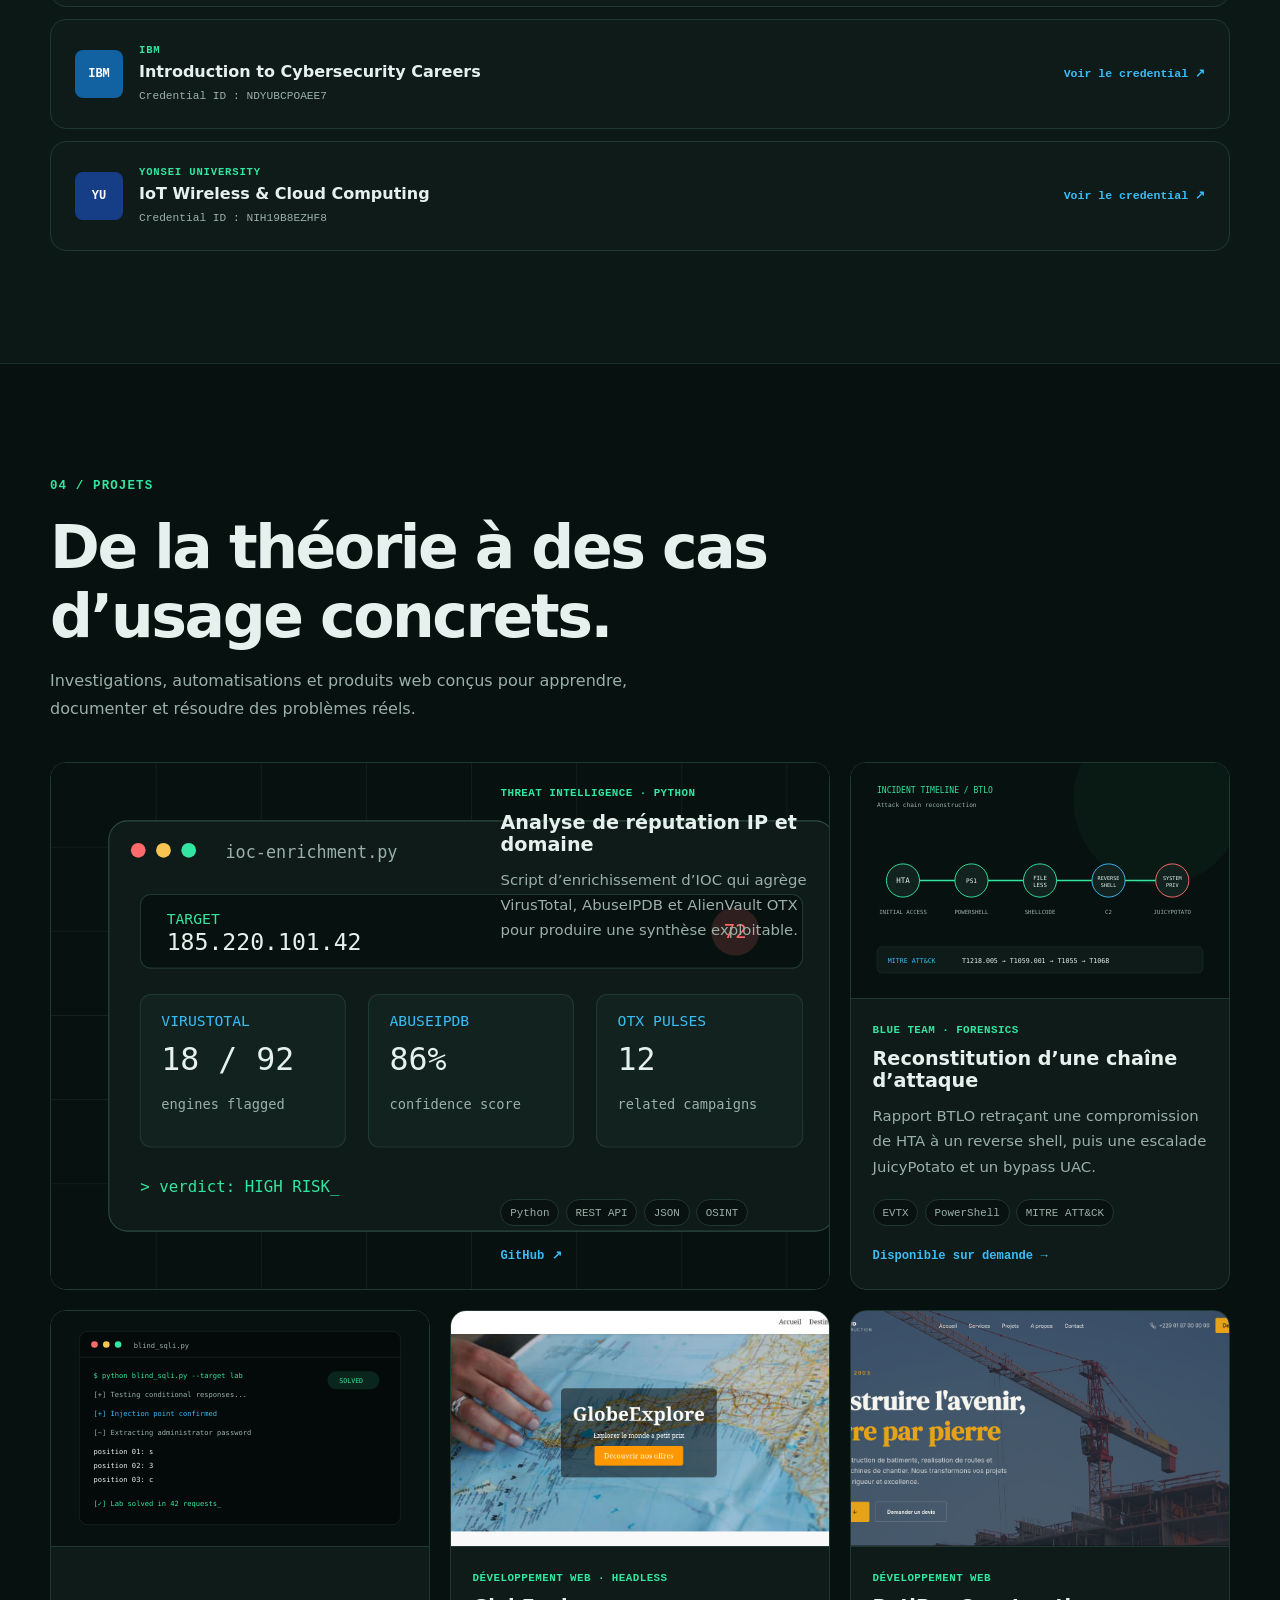
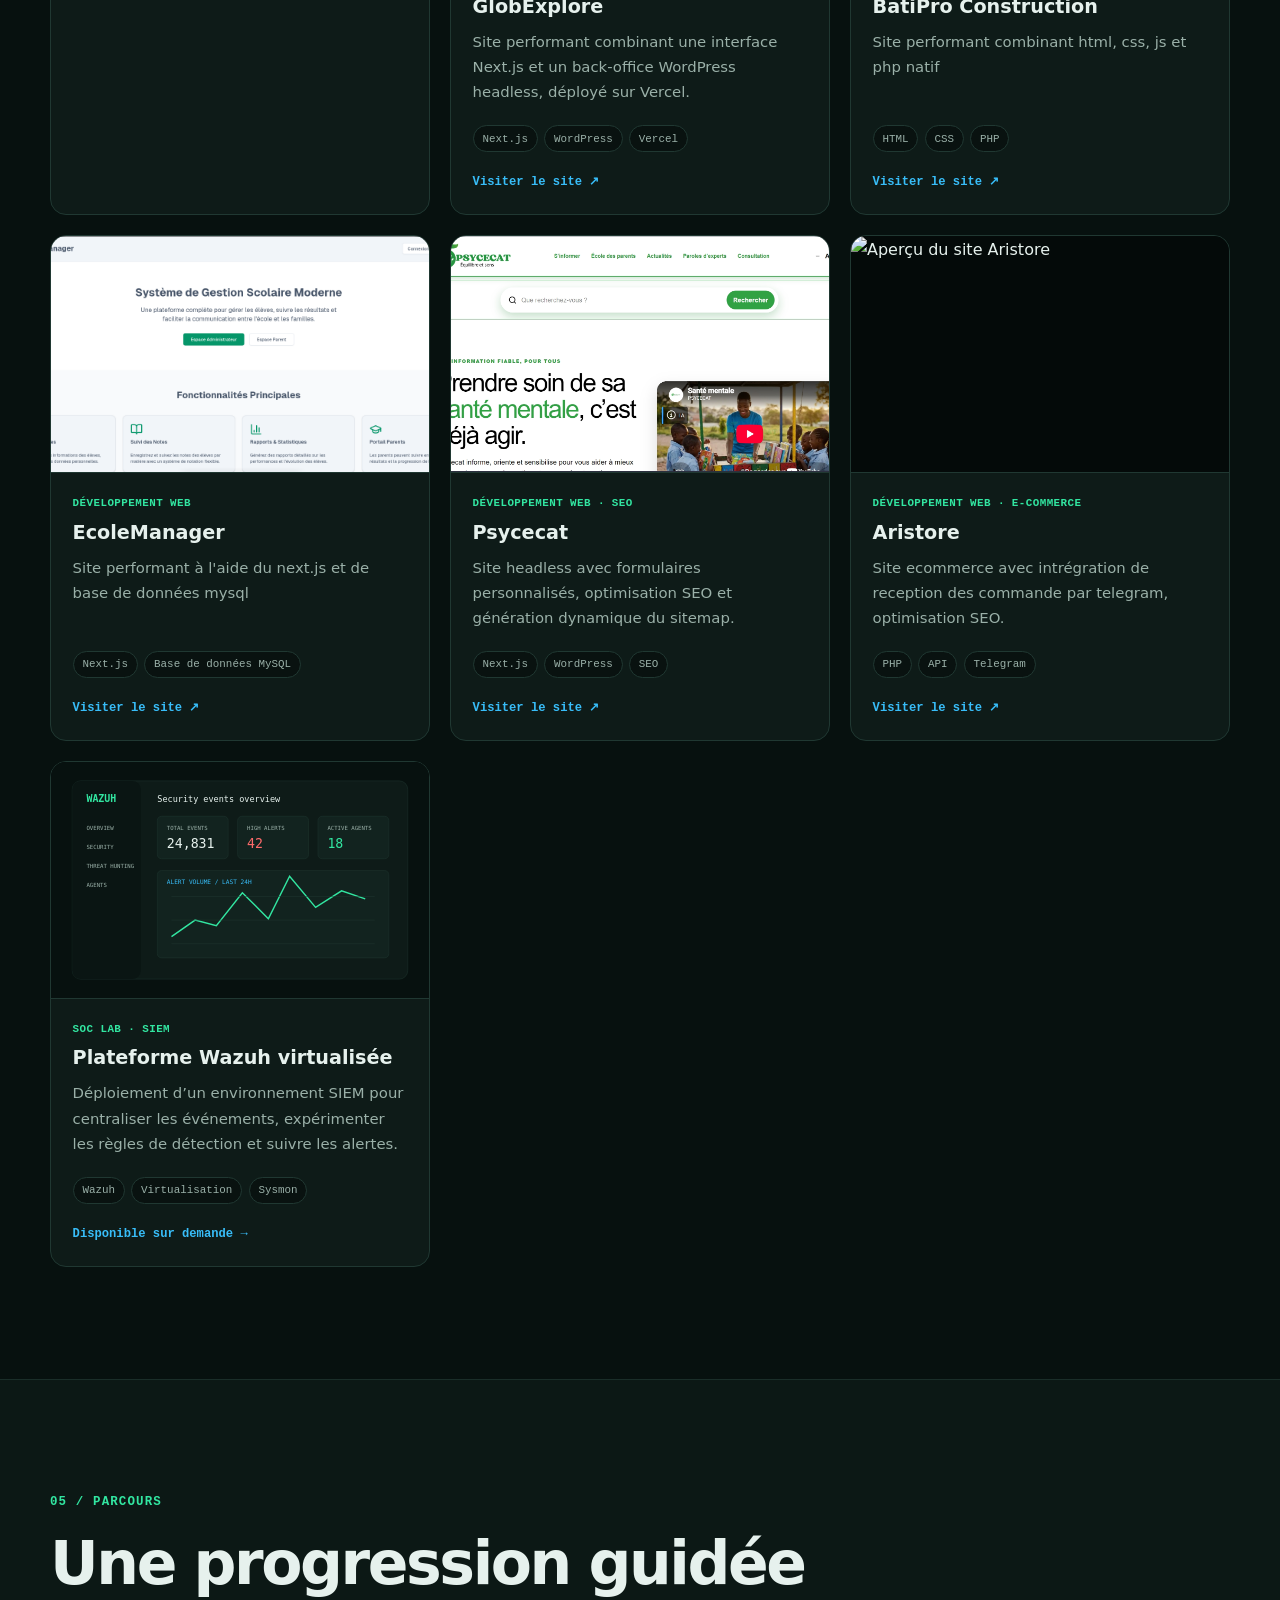
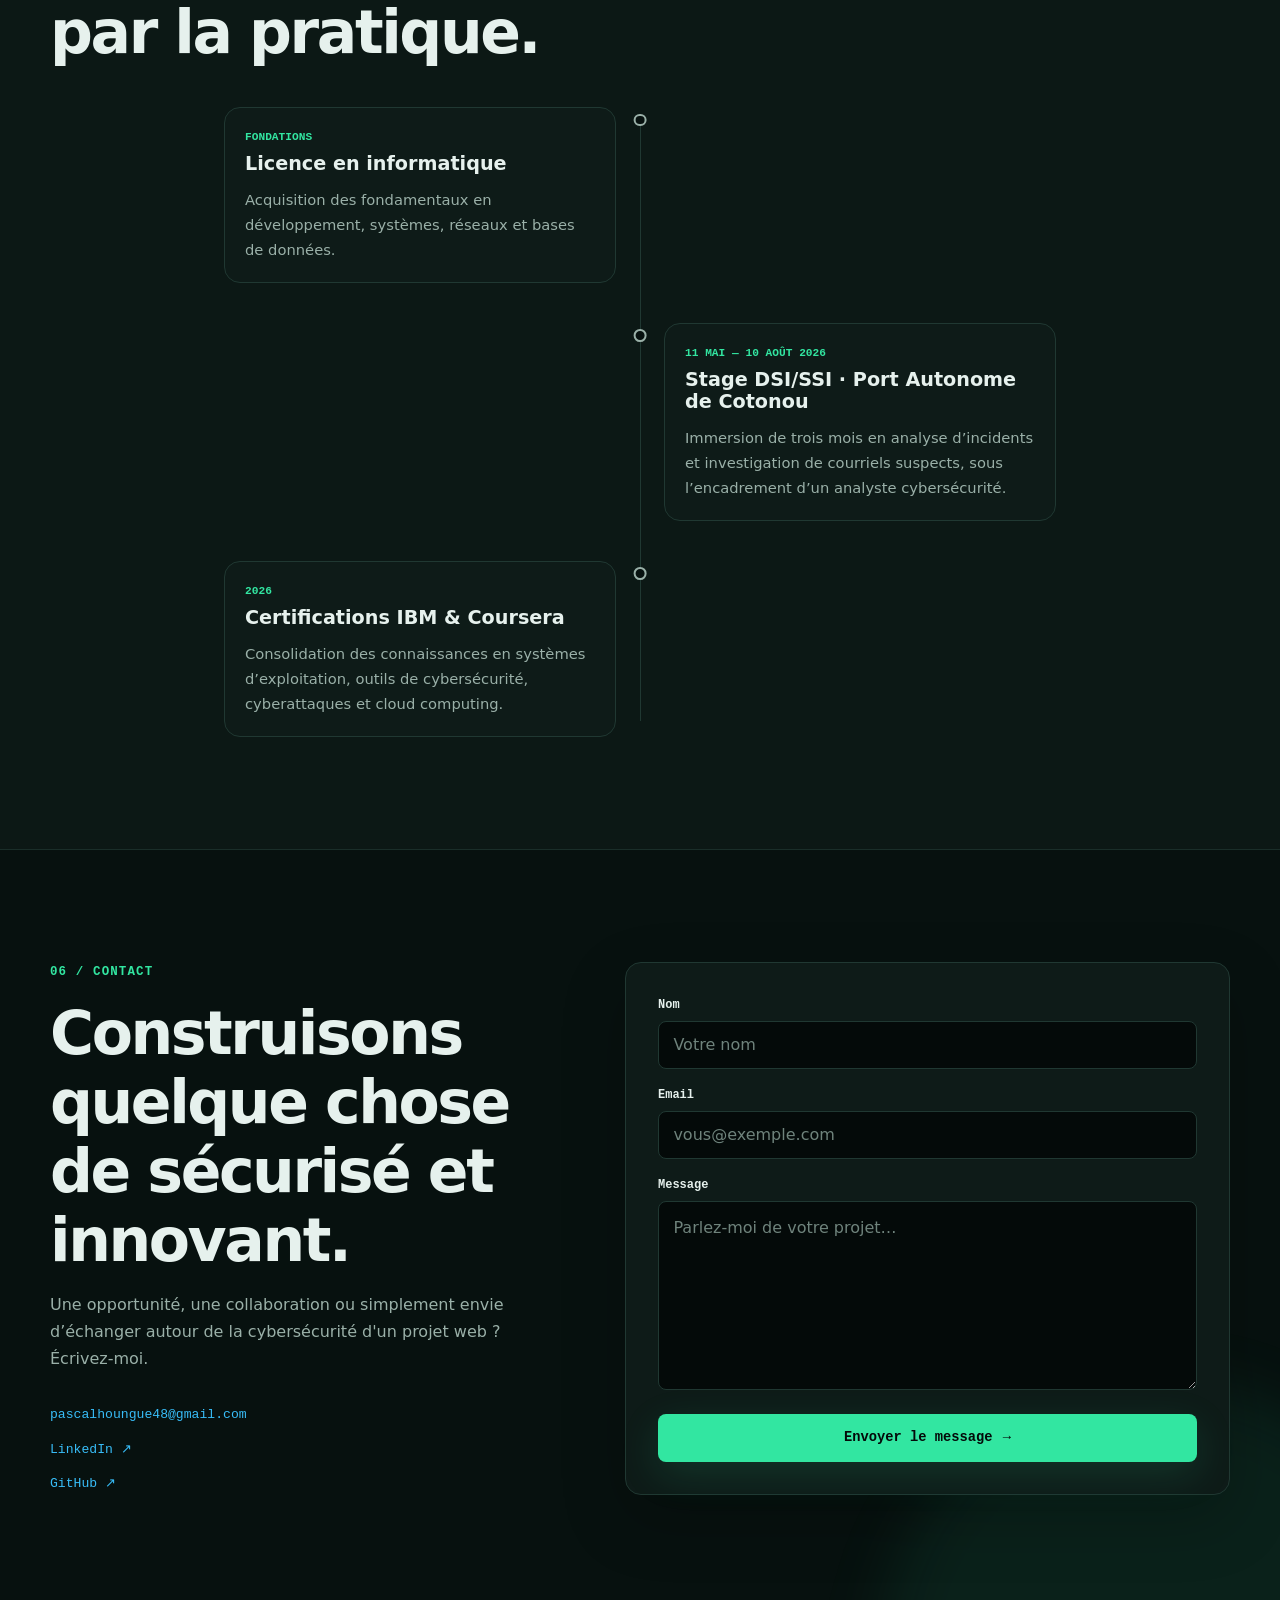
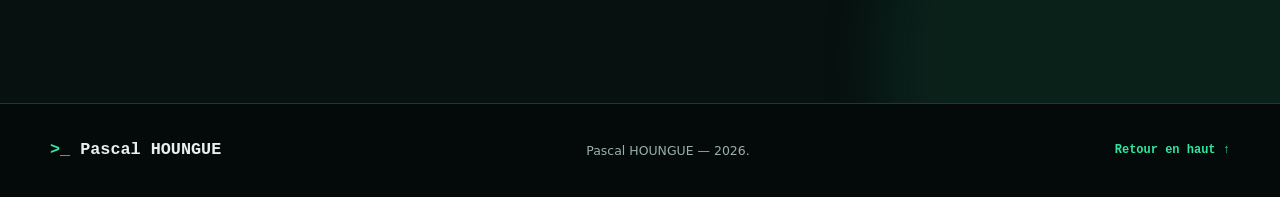
==== commit 04e1a61e: "Update image source and alt text for Aristore" ====
--- a/index.html
+++ b/index.html
@@ -567,8 +567,8 @@
                 aria-label="Voir le site Aristore"
               >
                 <img
-                  src="assets/images/aristore.png"
-                  alt="Aperçu stylisé du site Aristore"
+                  src="images/aristore.png"
+                  alt="Aperçu du site Aristore"
                   width="800"
                   height="500"
                   loading="lazy"
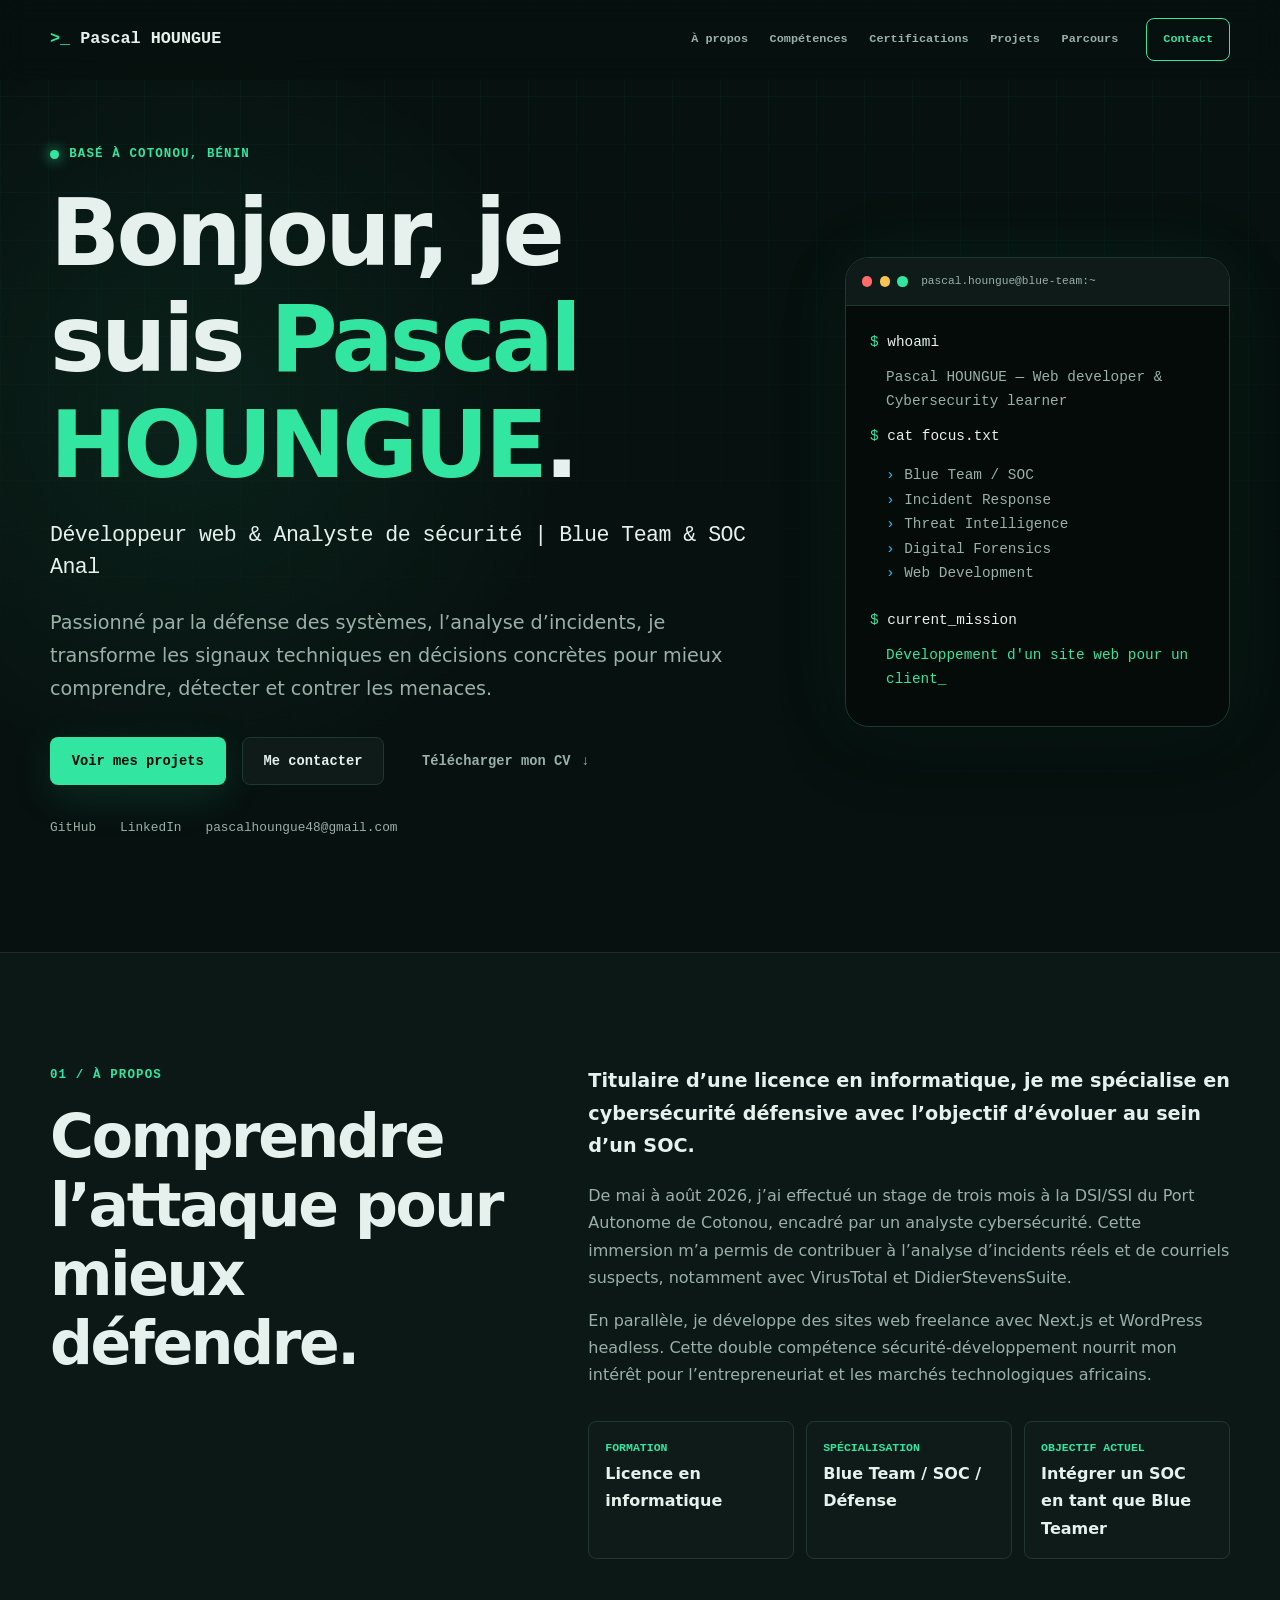
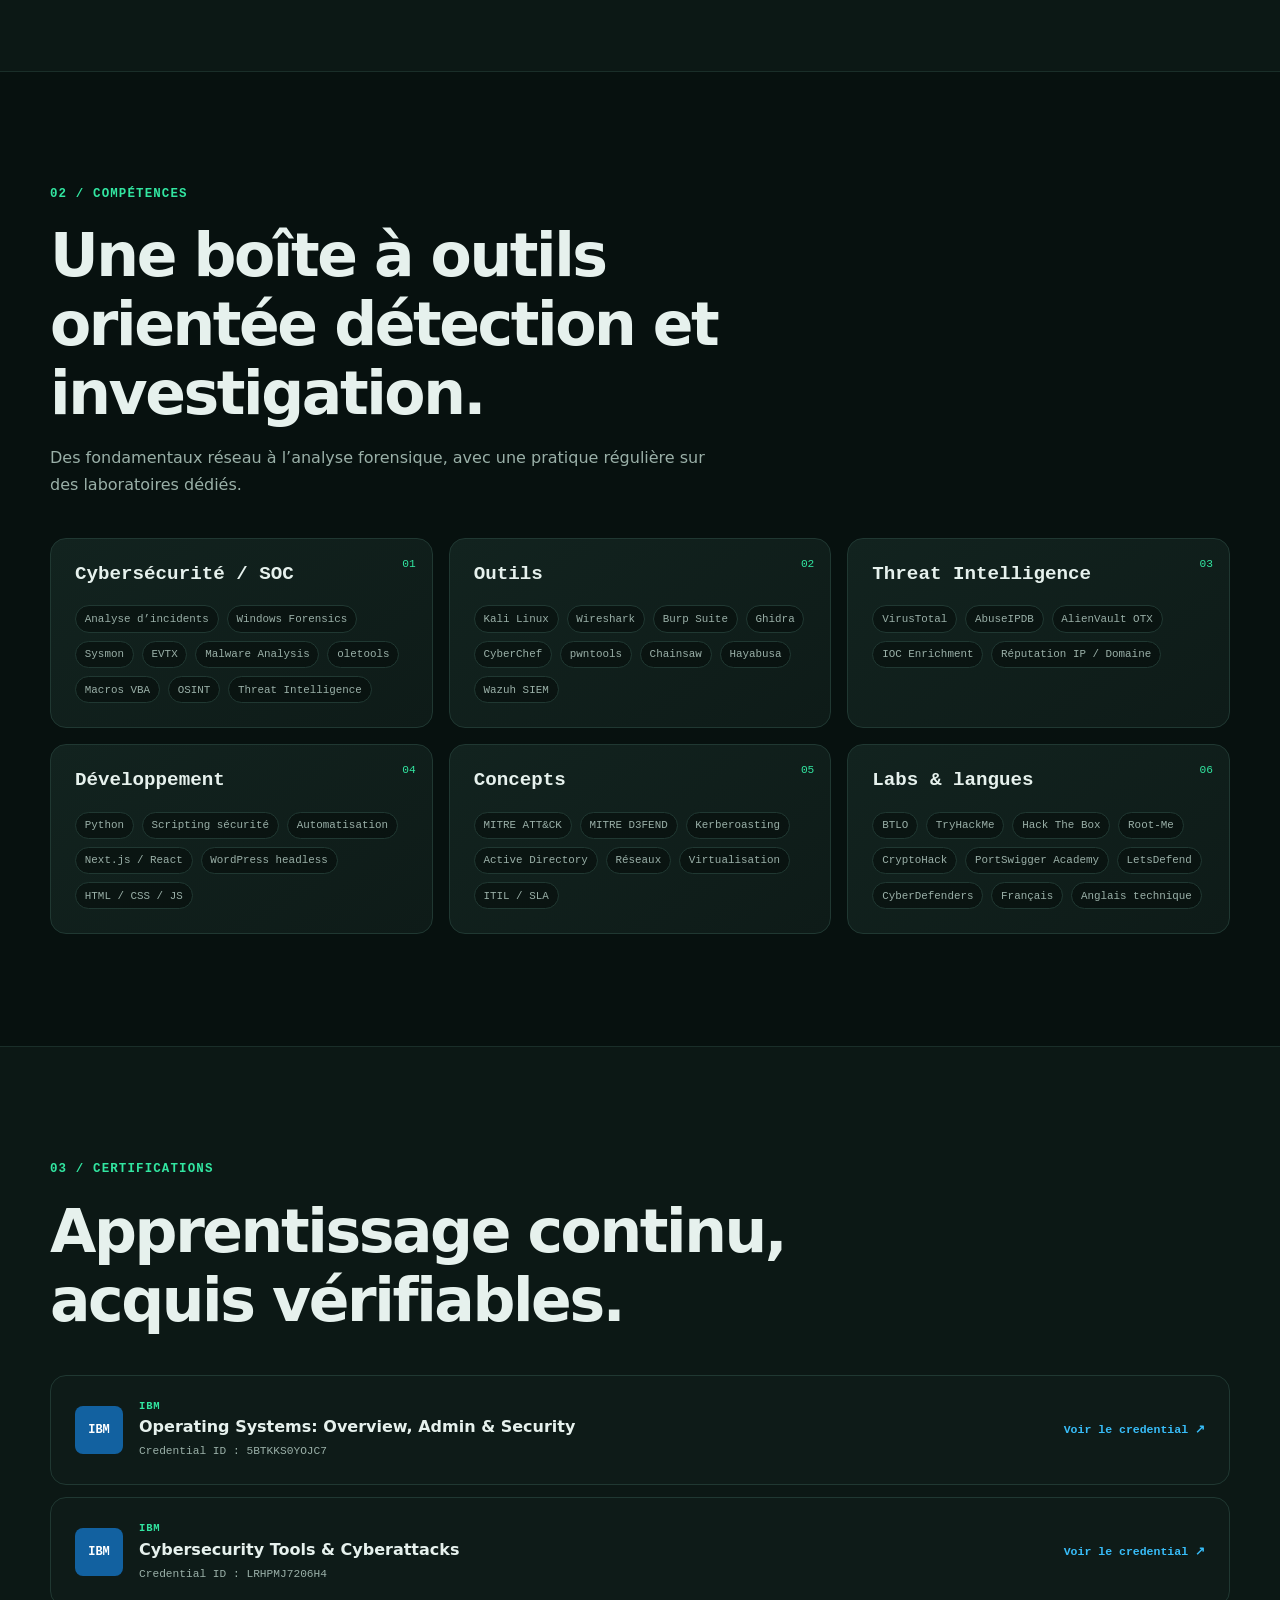
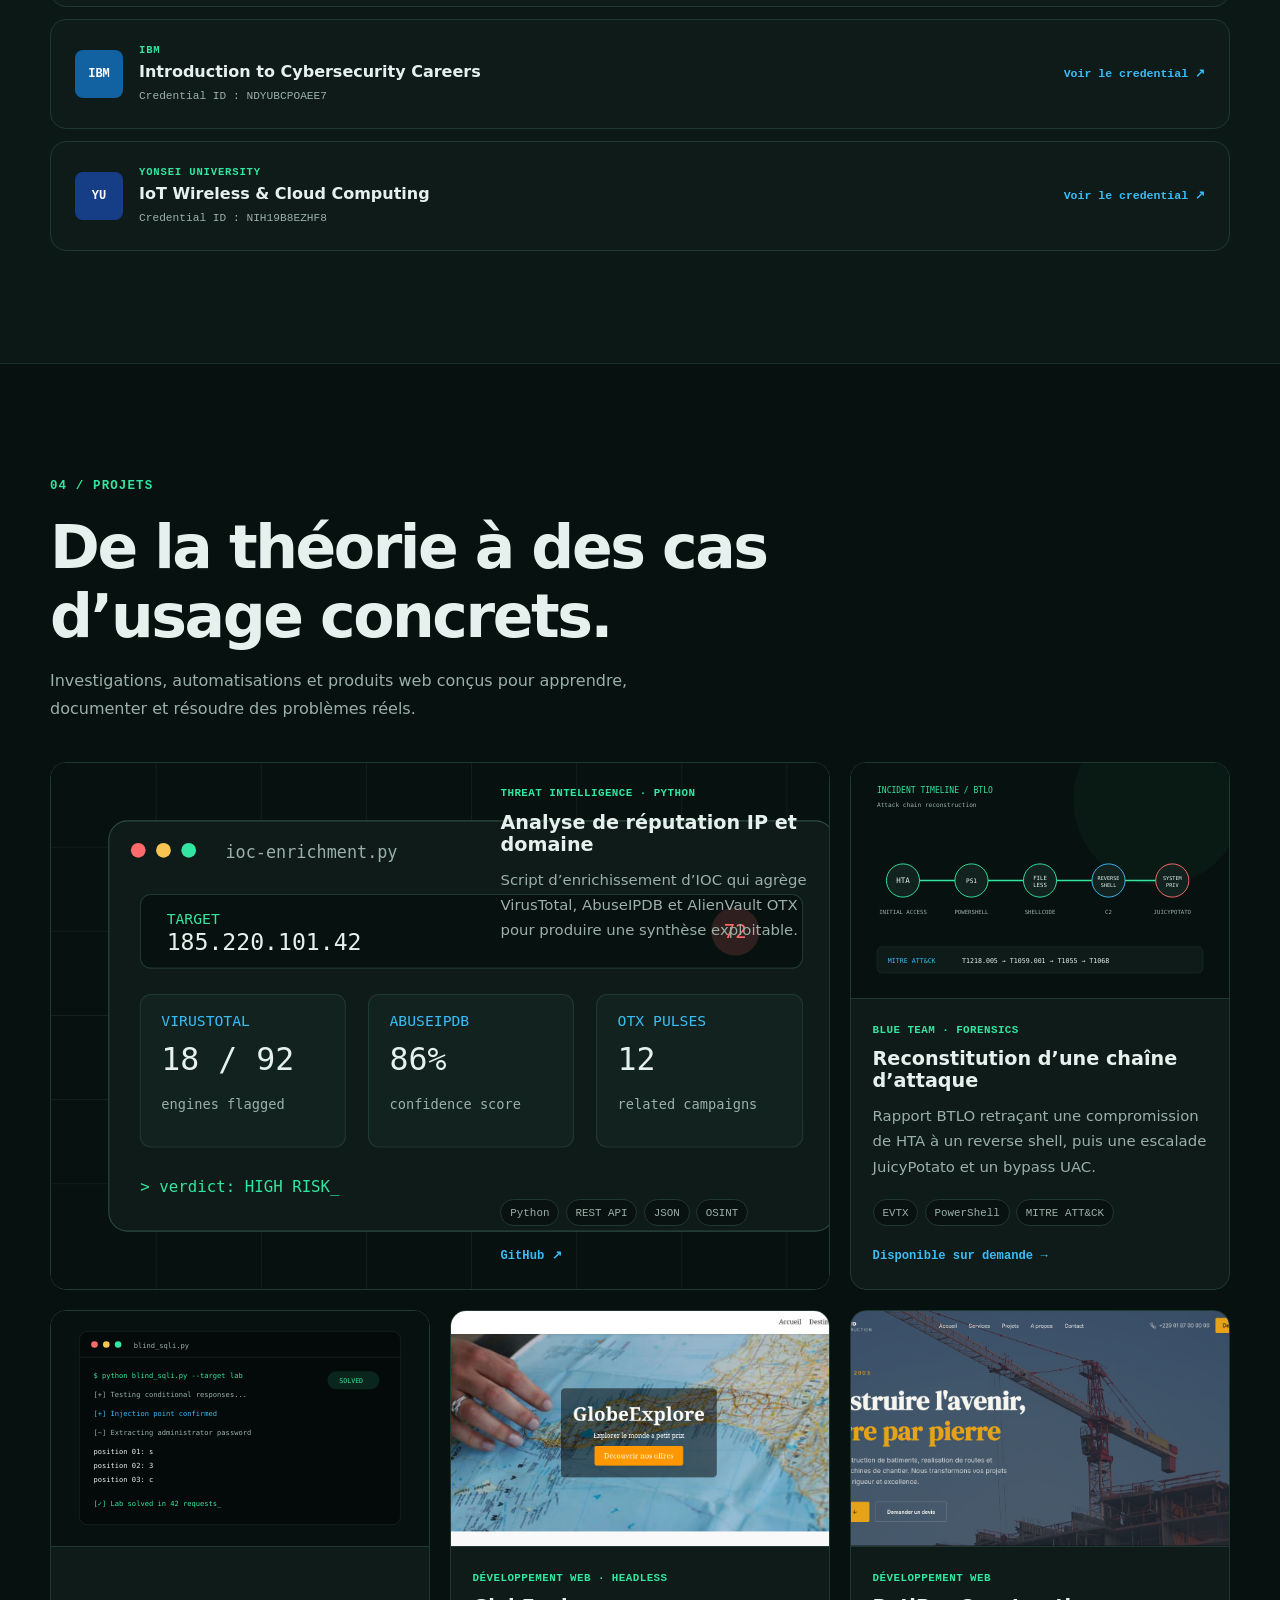
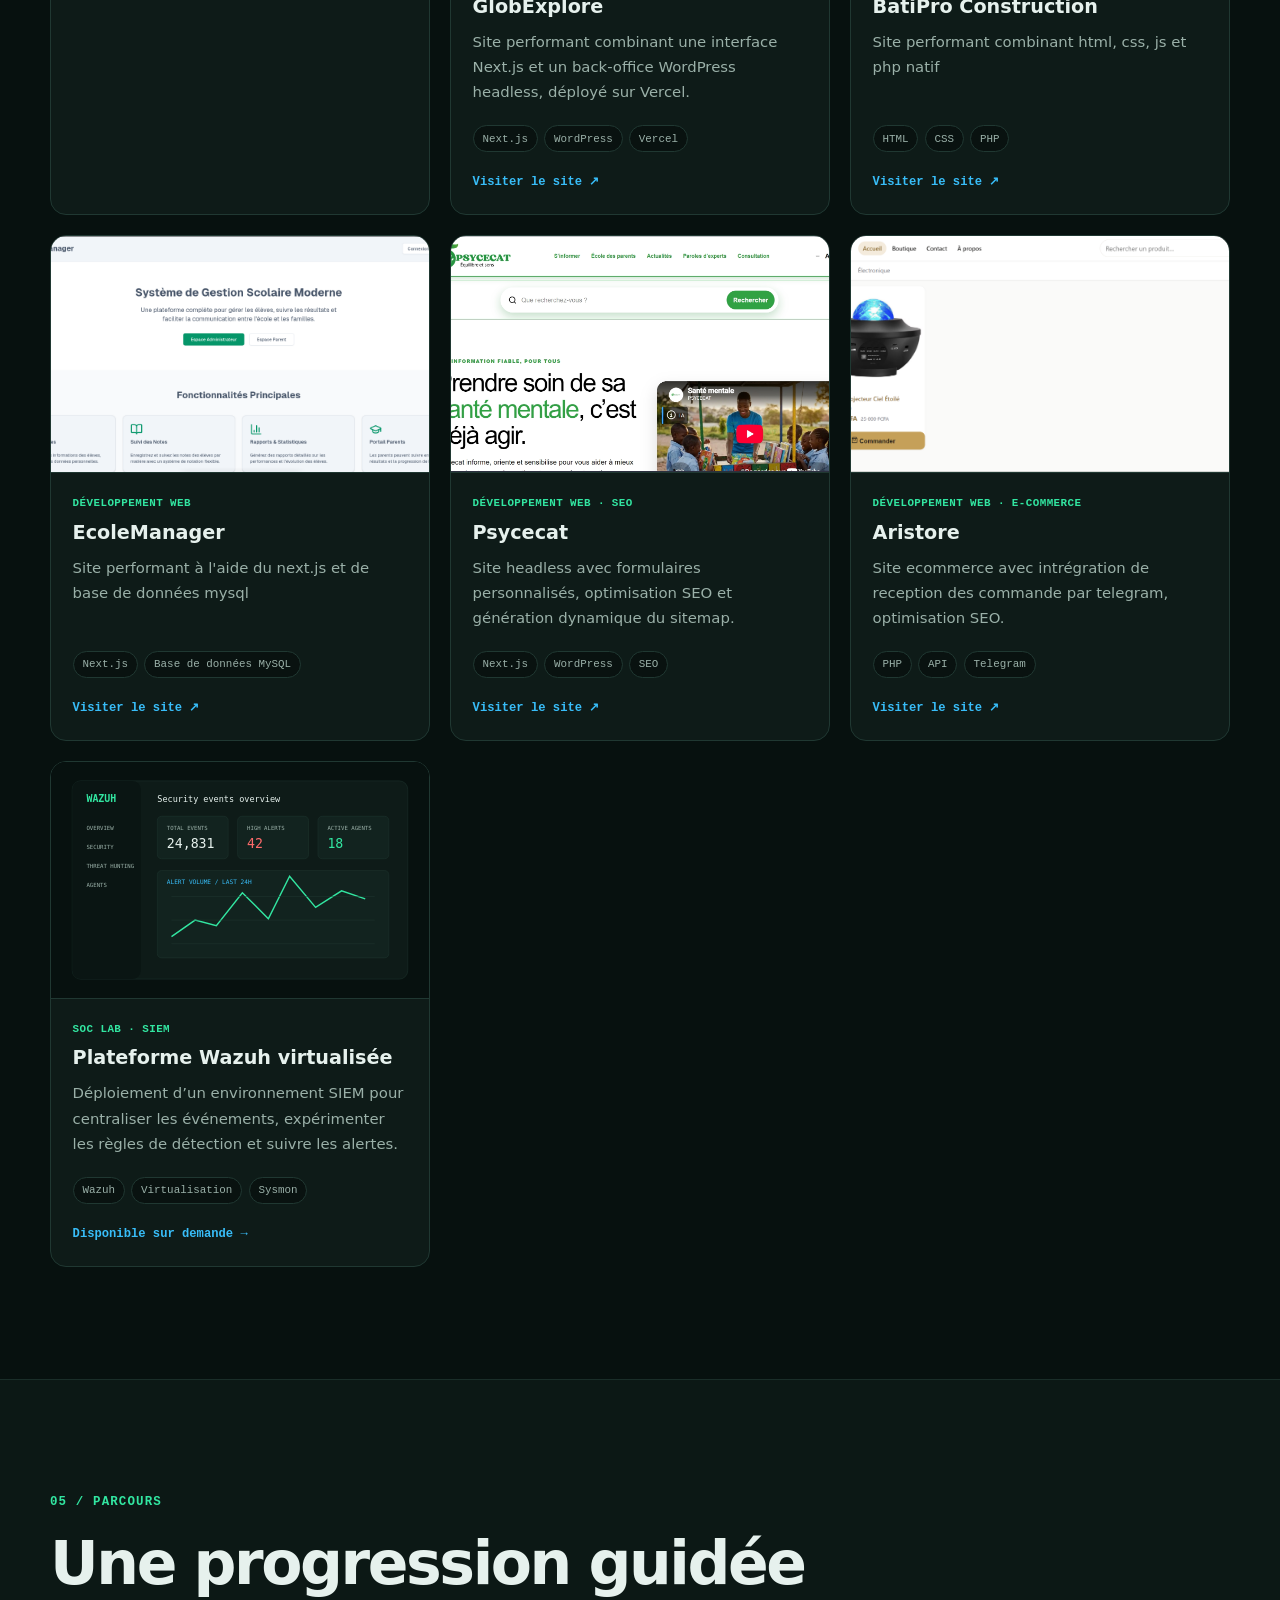
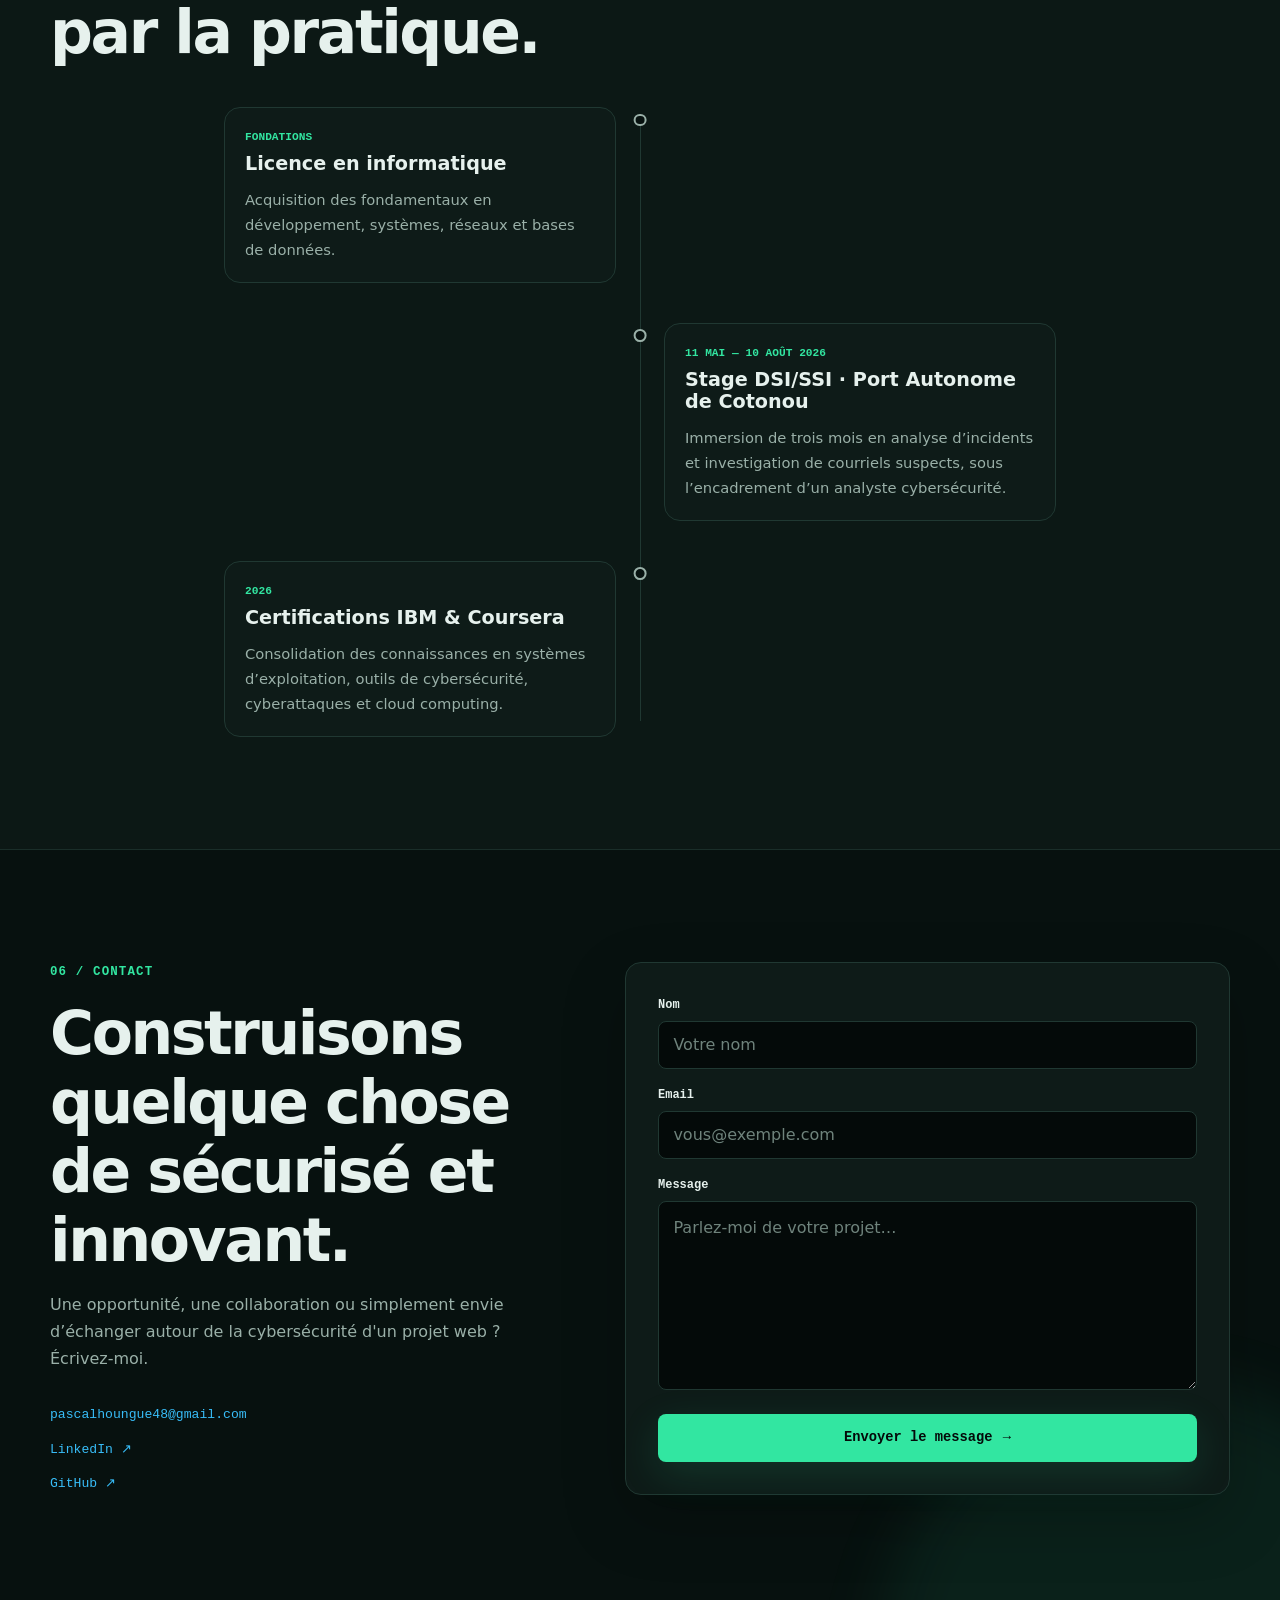
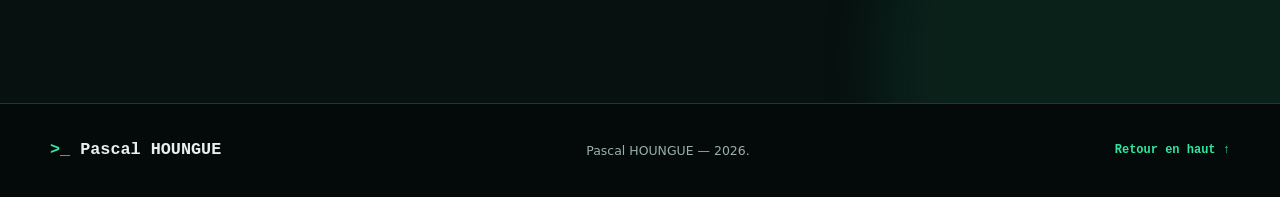
==== commit 2ba2a534: "Update index.html" ====
--- a/index.html
+++ b/index.html
@@ -567,7 +567,7 @@
                 aria-label="Voir le site Aristore"
               >
                 <img
-                  src="images/aristore.png"
+                  src="assets/images/projects/aristore.png"
                   alt="Aperçu du site Aristore"
                   width="800"
                   height="500"
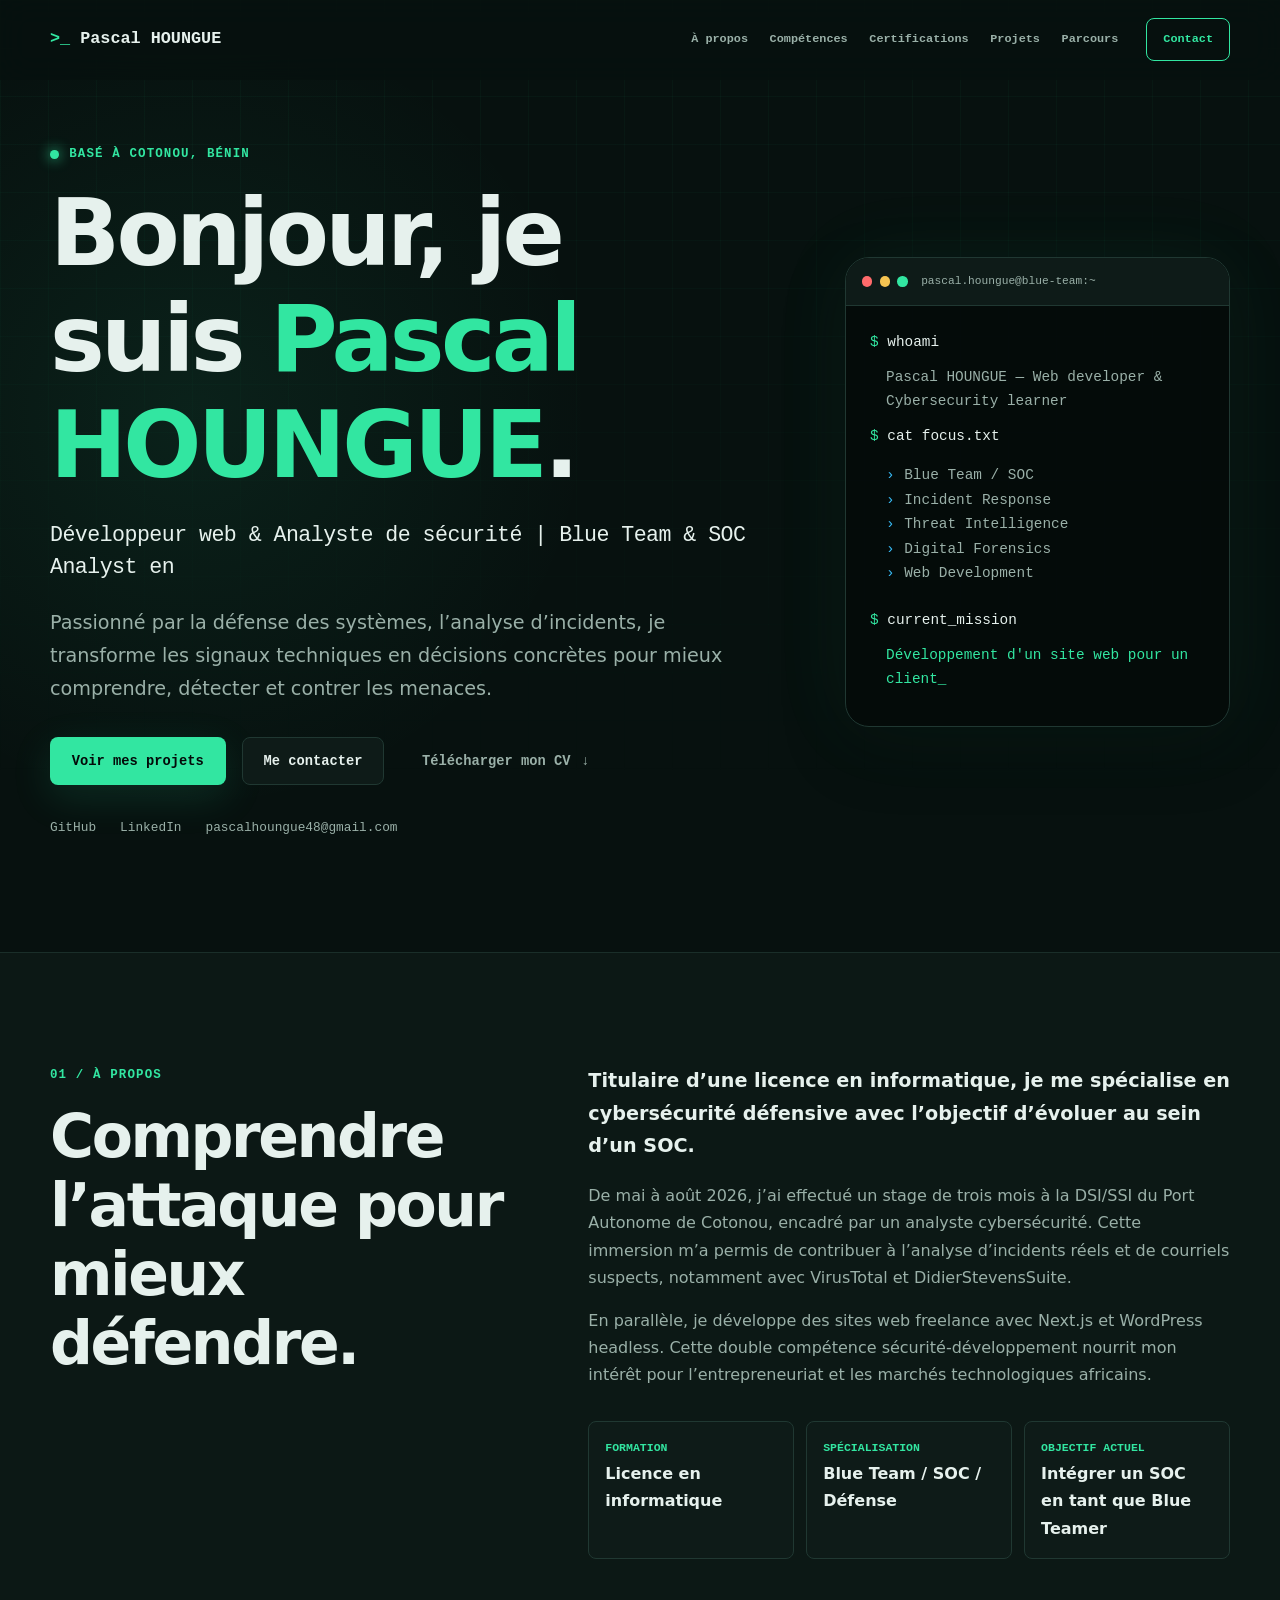
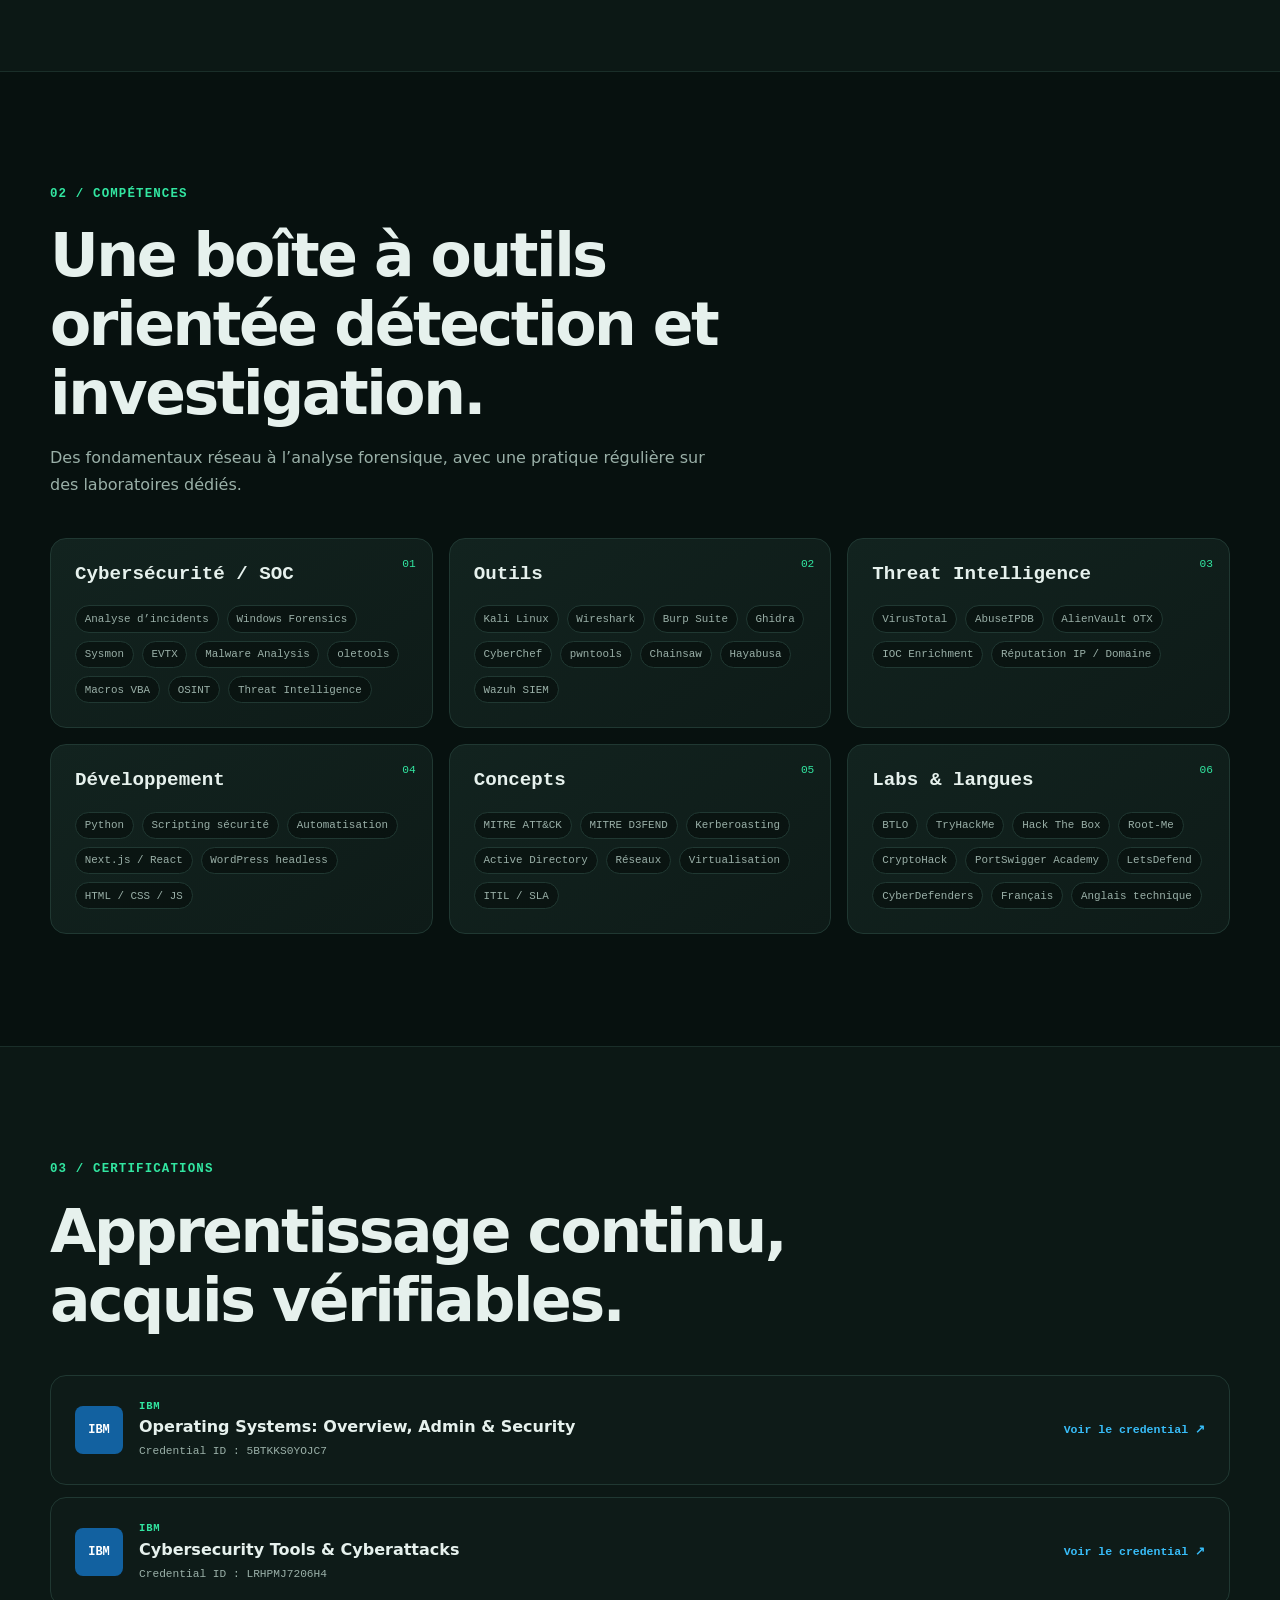
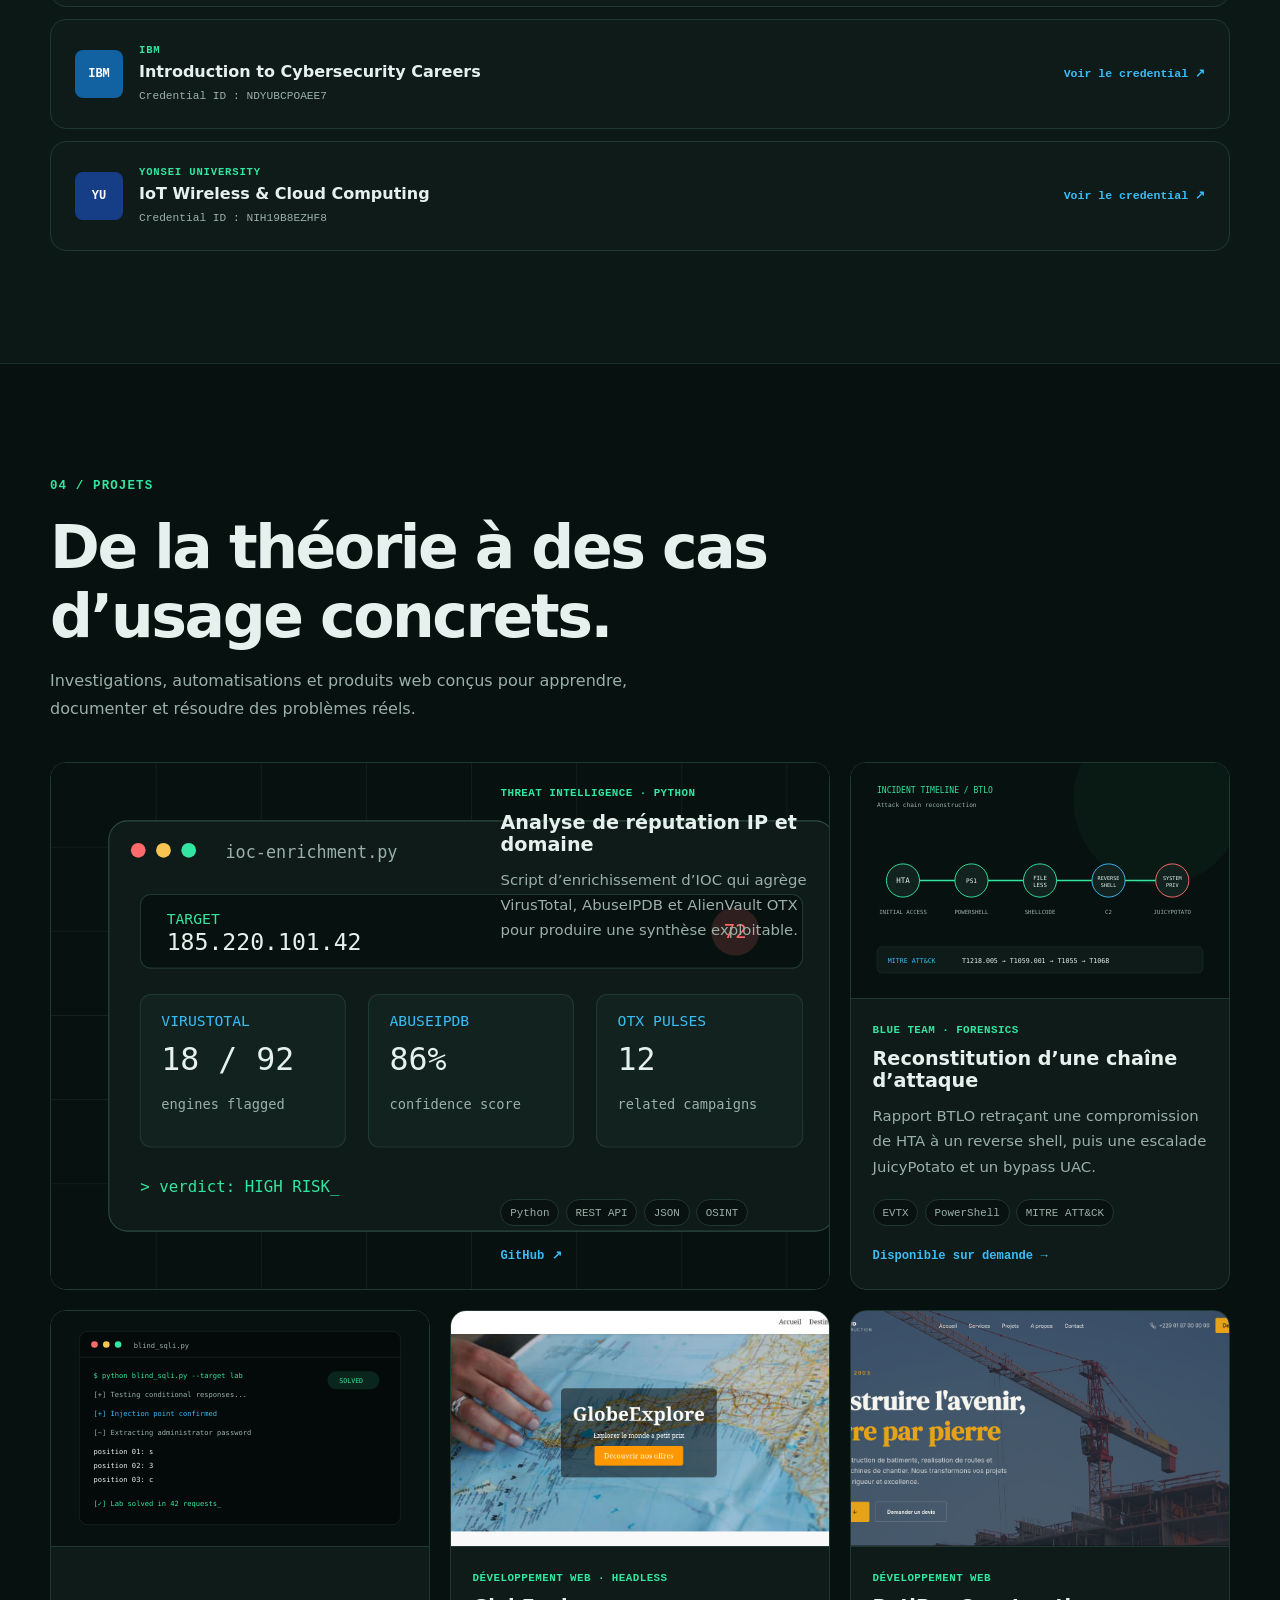
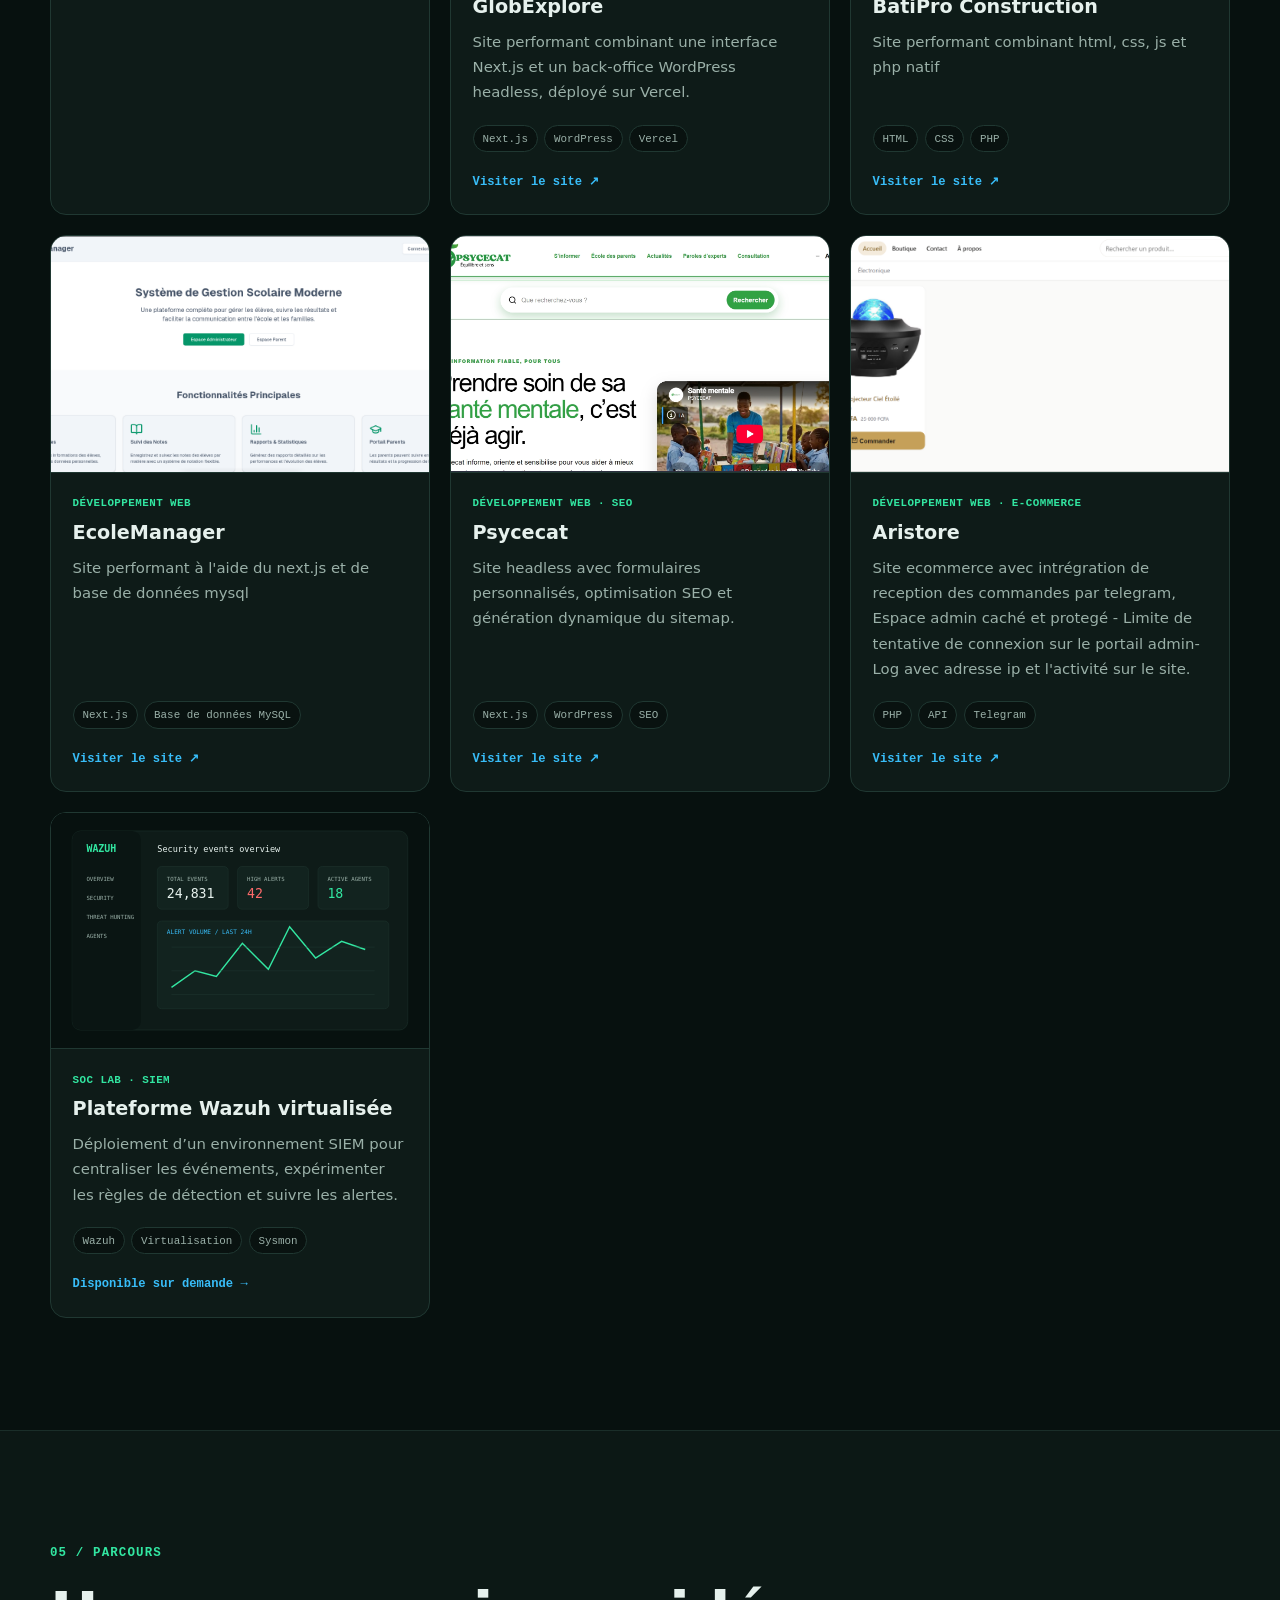
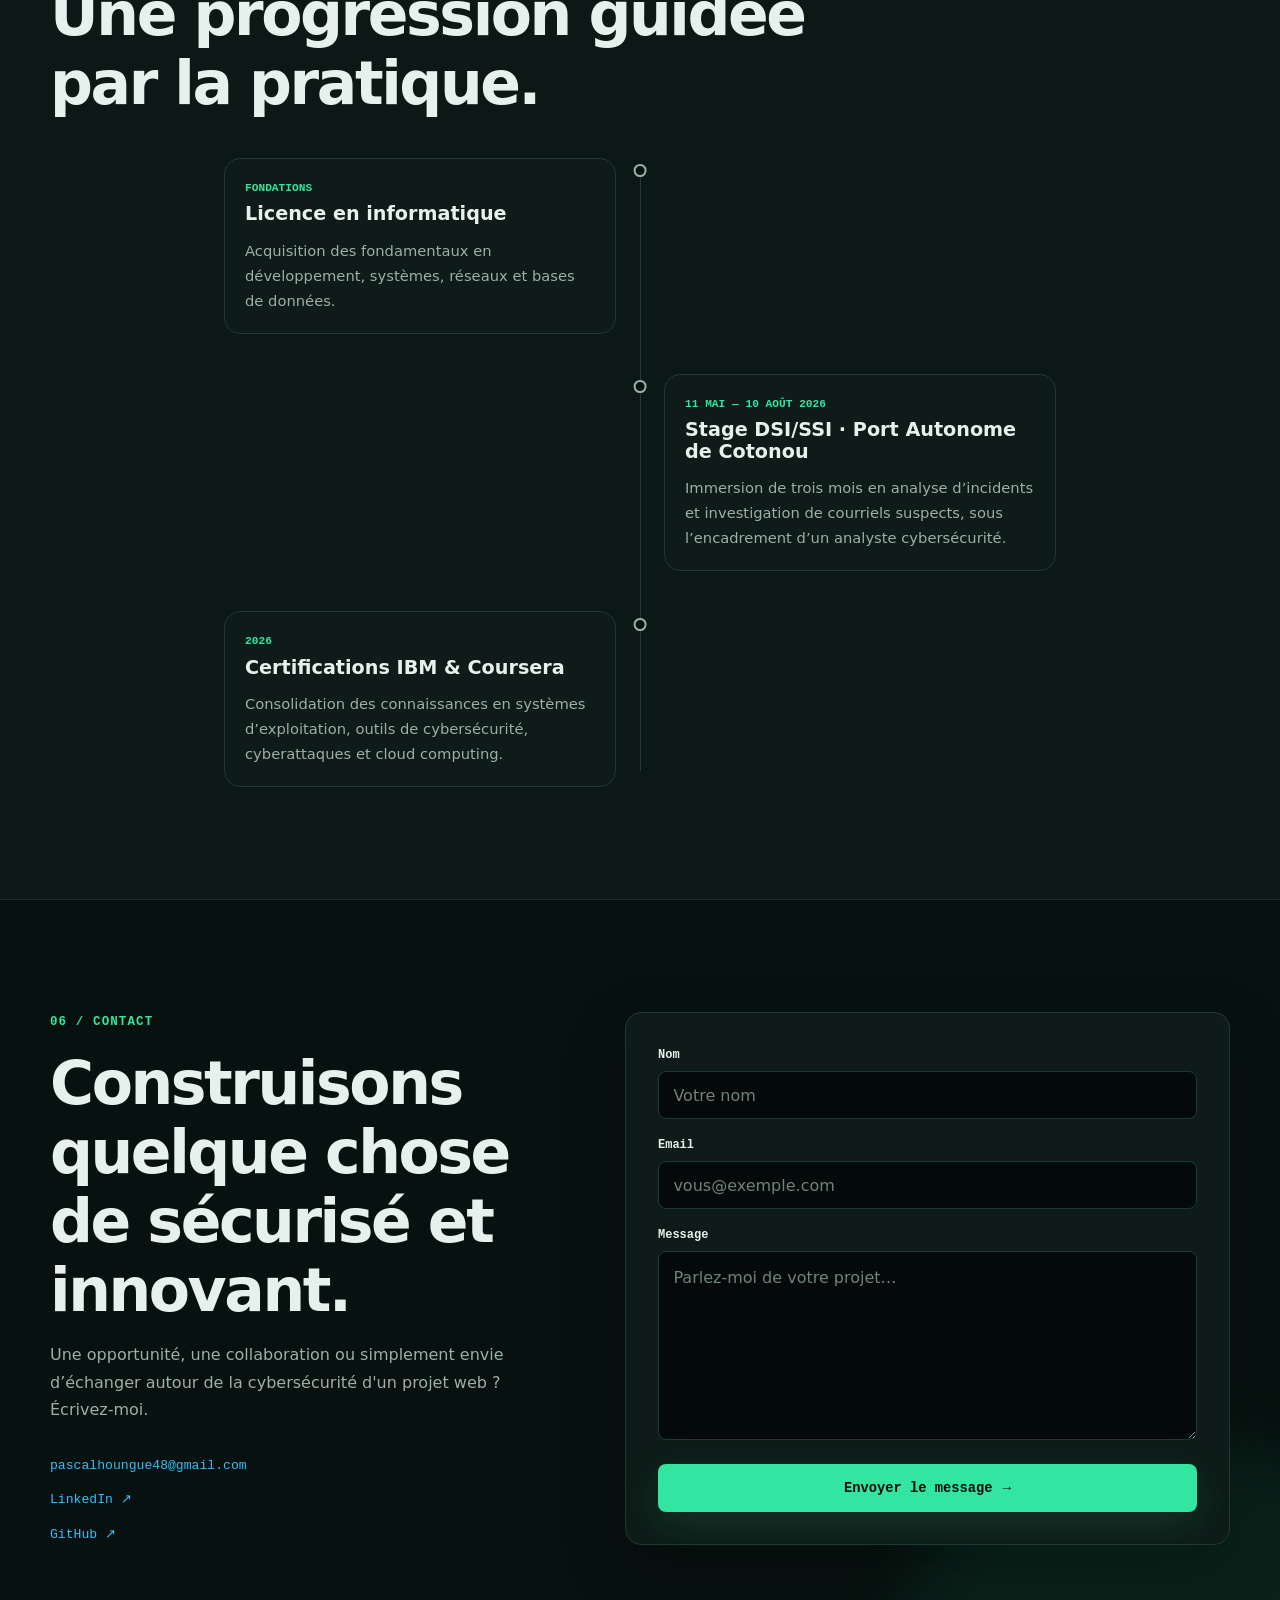
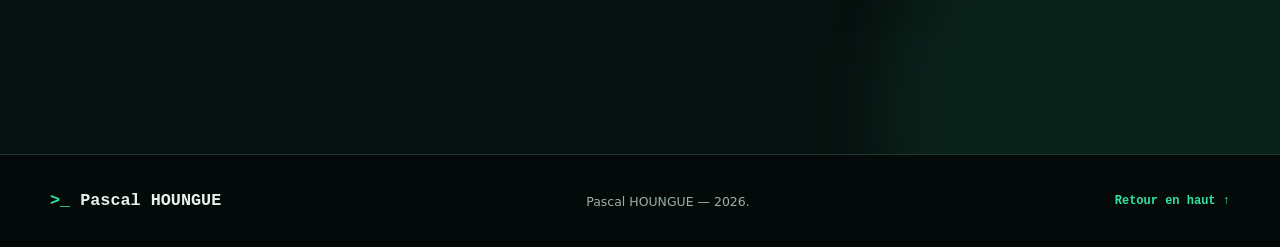
==== commit 71c888b6: "Update index.html" ====
--- a/index.html
+++ b/index.html
@@ -578,7 +578,7 @@
                 <p class="project-type">Développement web · E-commerce</p>
                 <h3>Aristore</h3>
                 <p>
-                  Site ecommerce avec intrégration de reception des commande par telegram, optimisation SEO.
+                  Site ecommerce avec intrégration de reception des commandes par telegram, Espace admin caché et protegé - Limite de tentative de connexion sur le portail admin- Log avec adresse ip et l'activité sur le site.
                 </p>
                 <ul class="project-stack" aria-label="Technologies utilisées">
                   <li>PHP</li>
